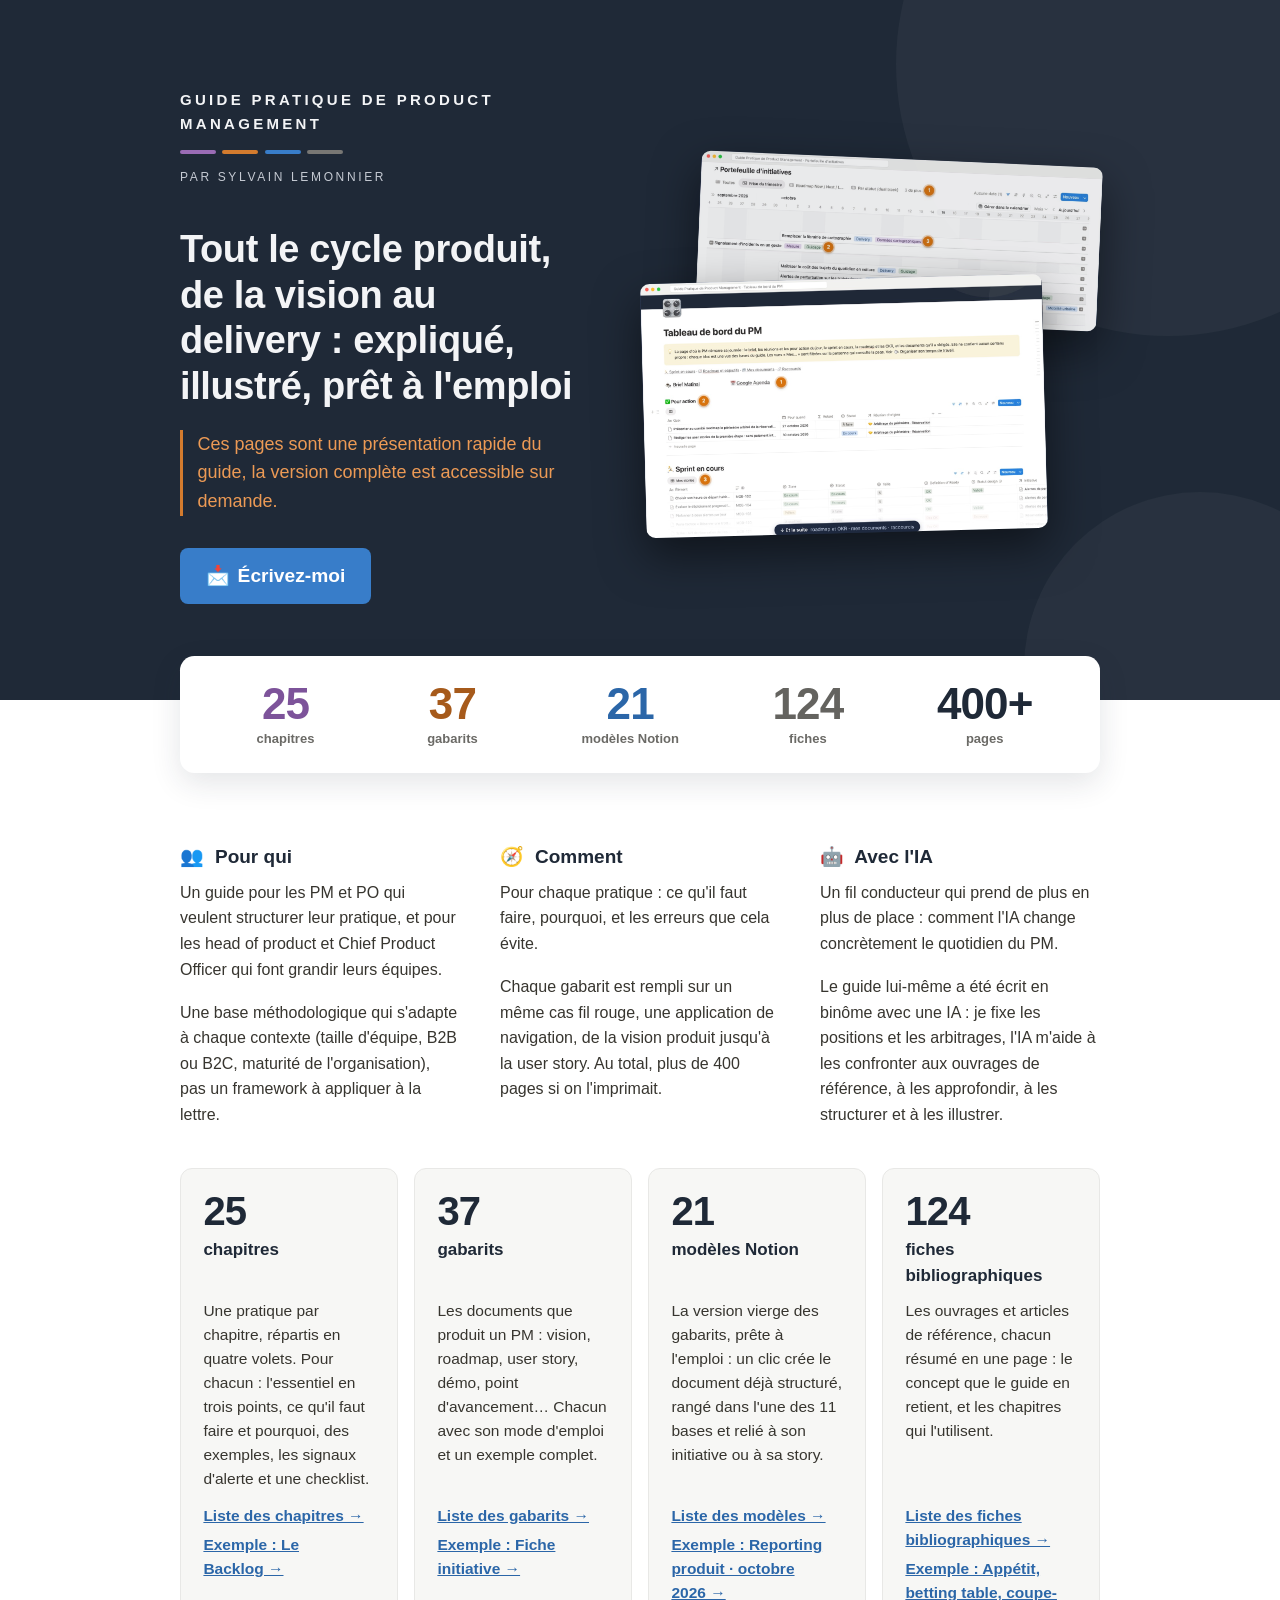
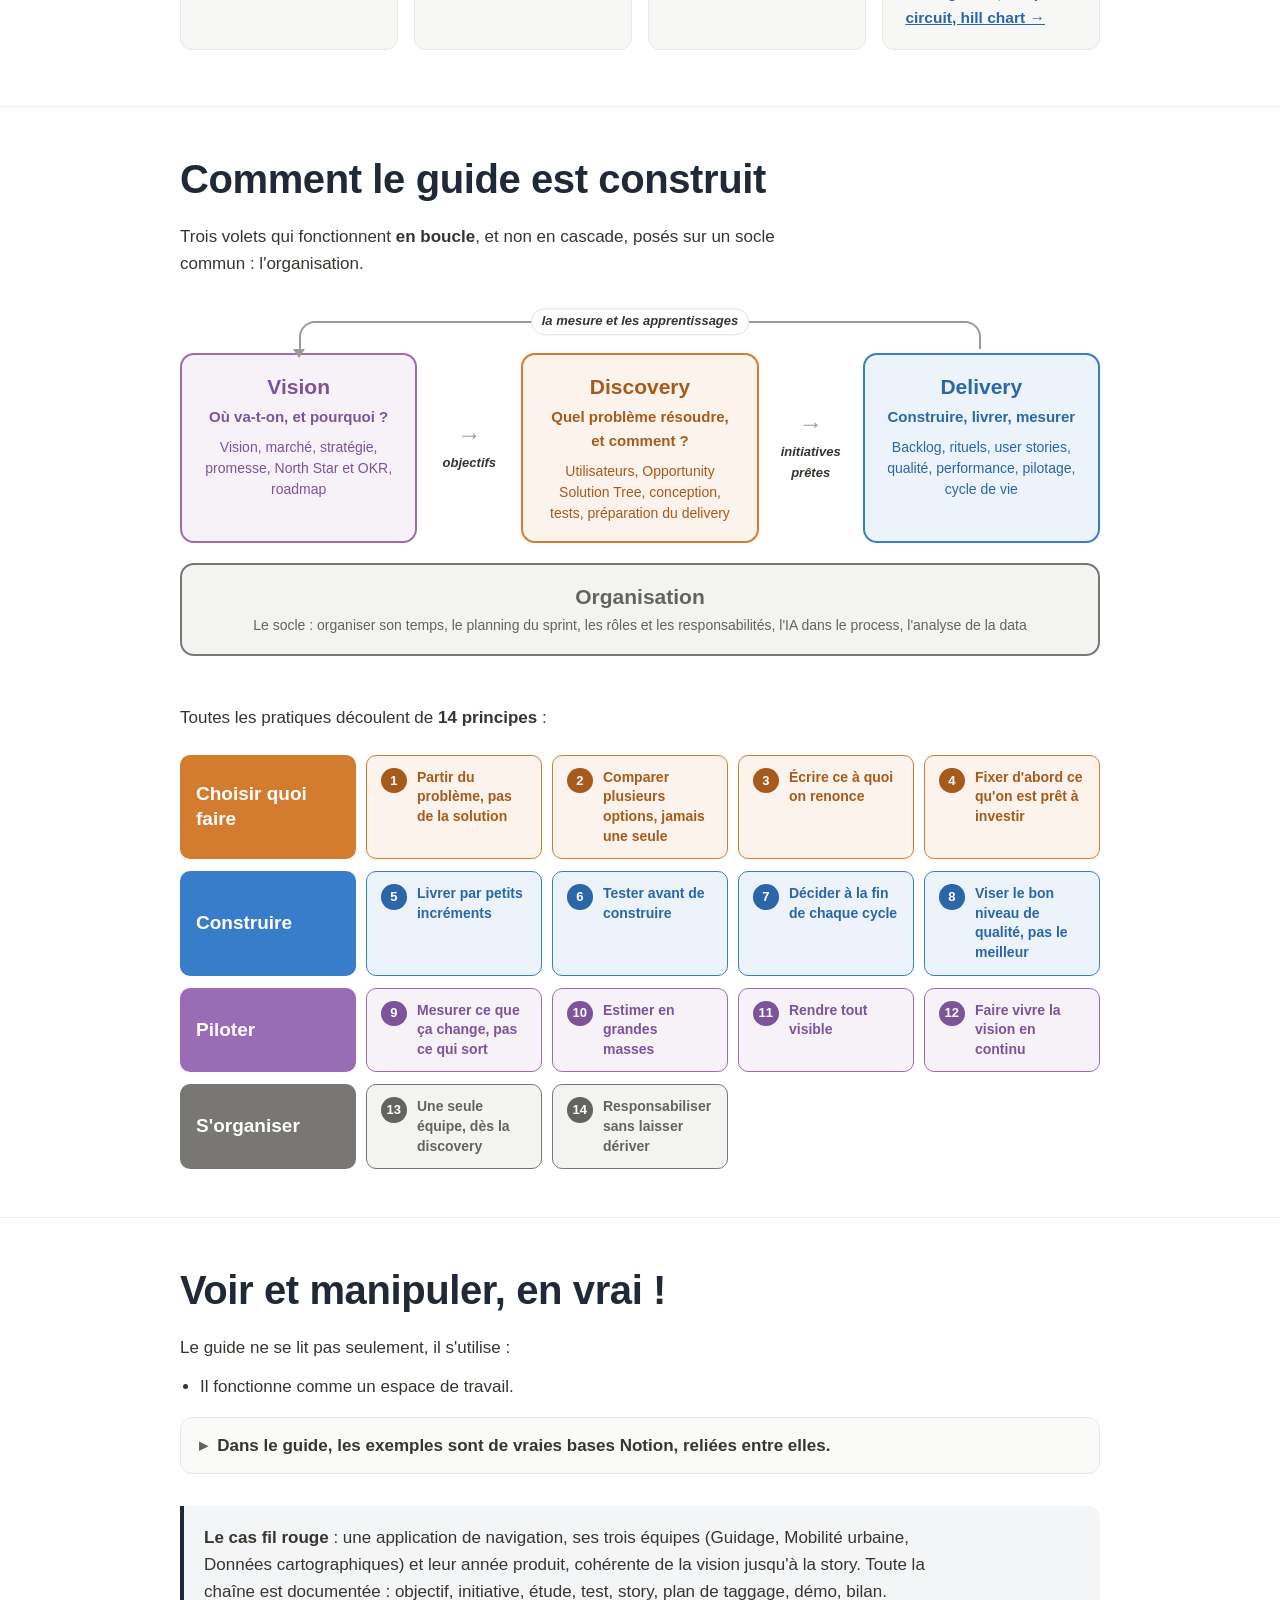
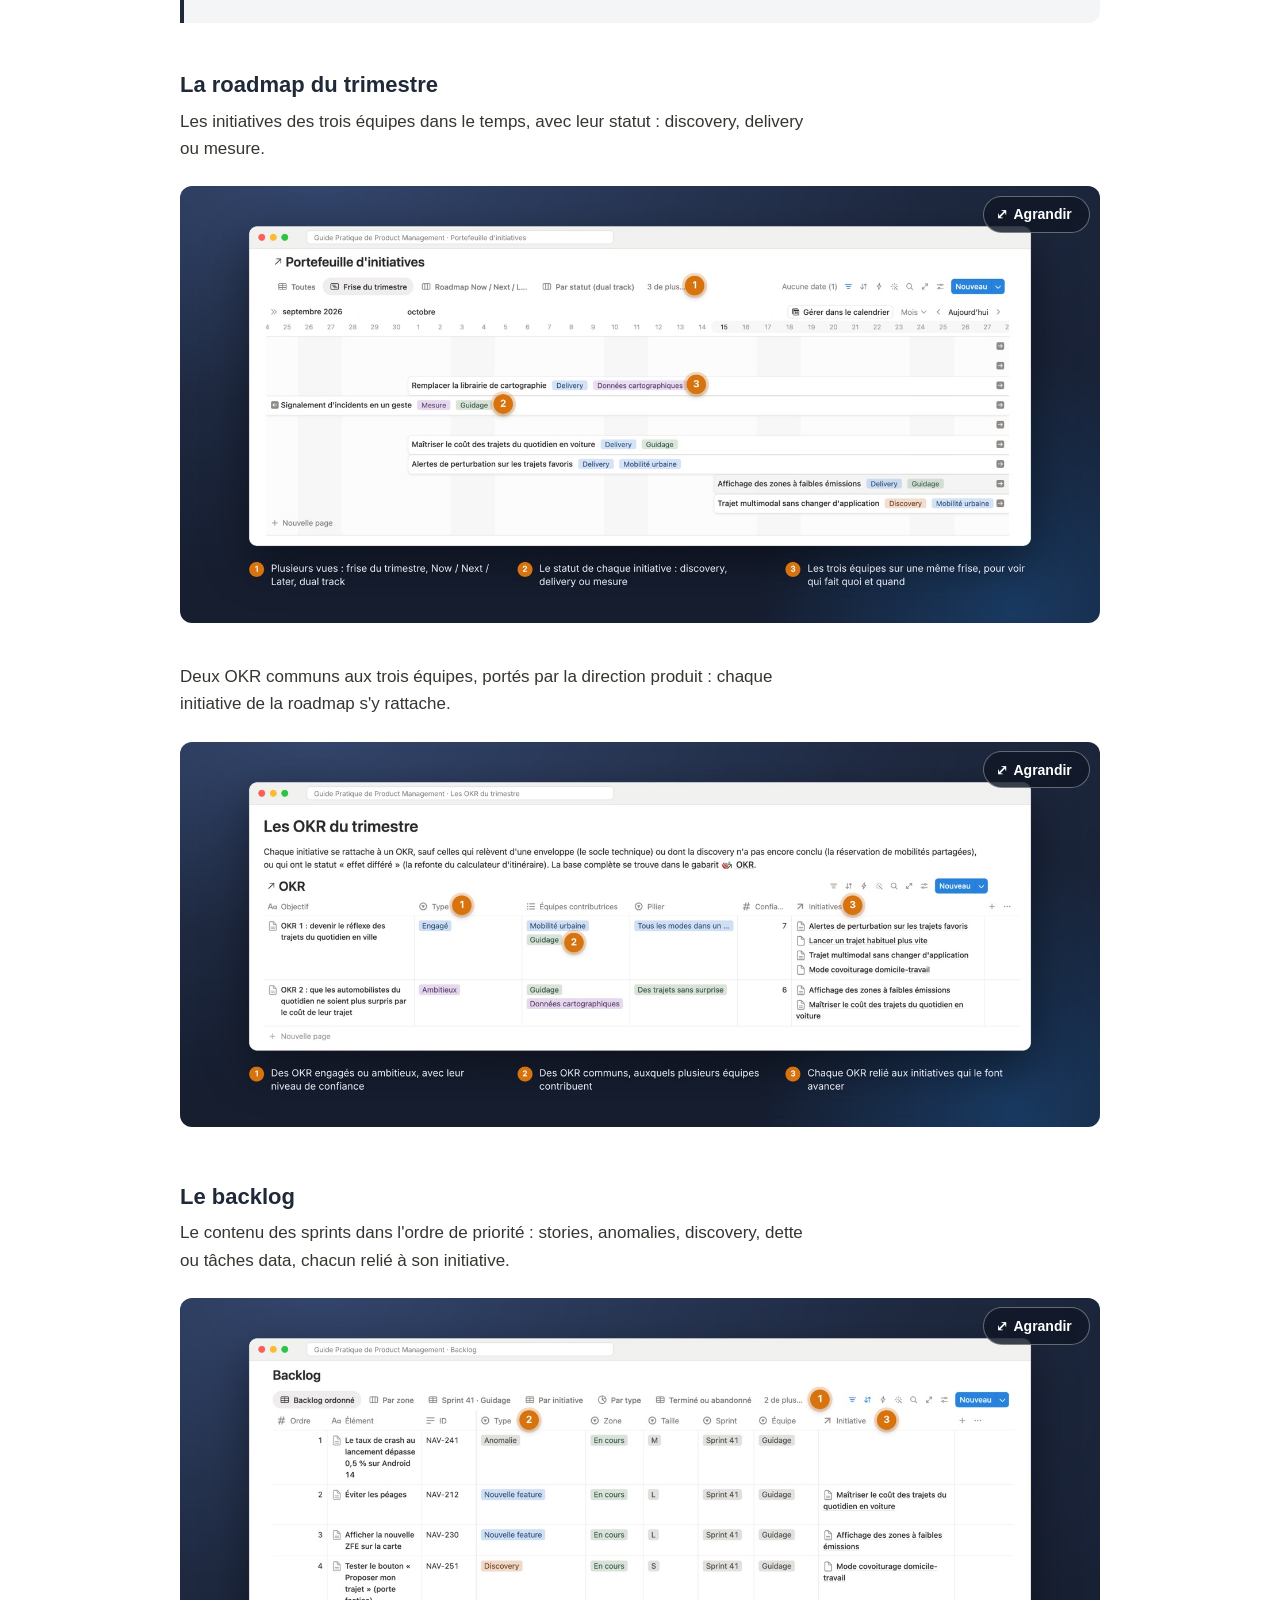
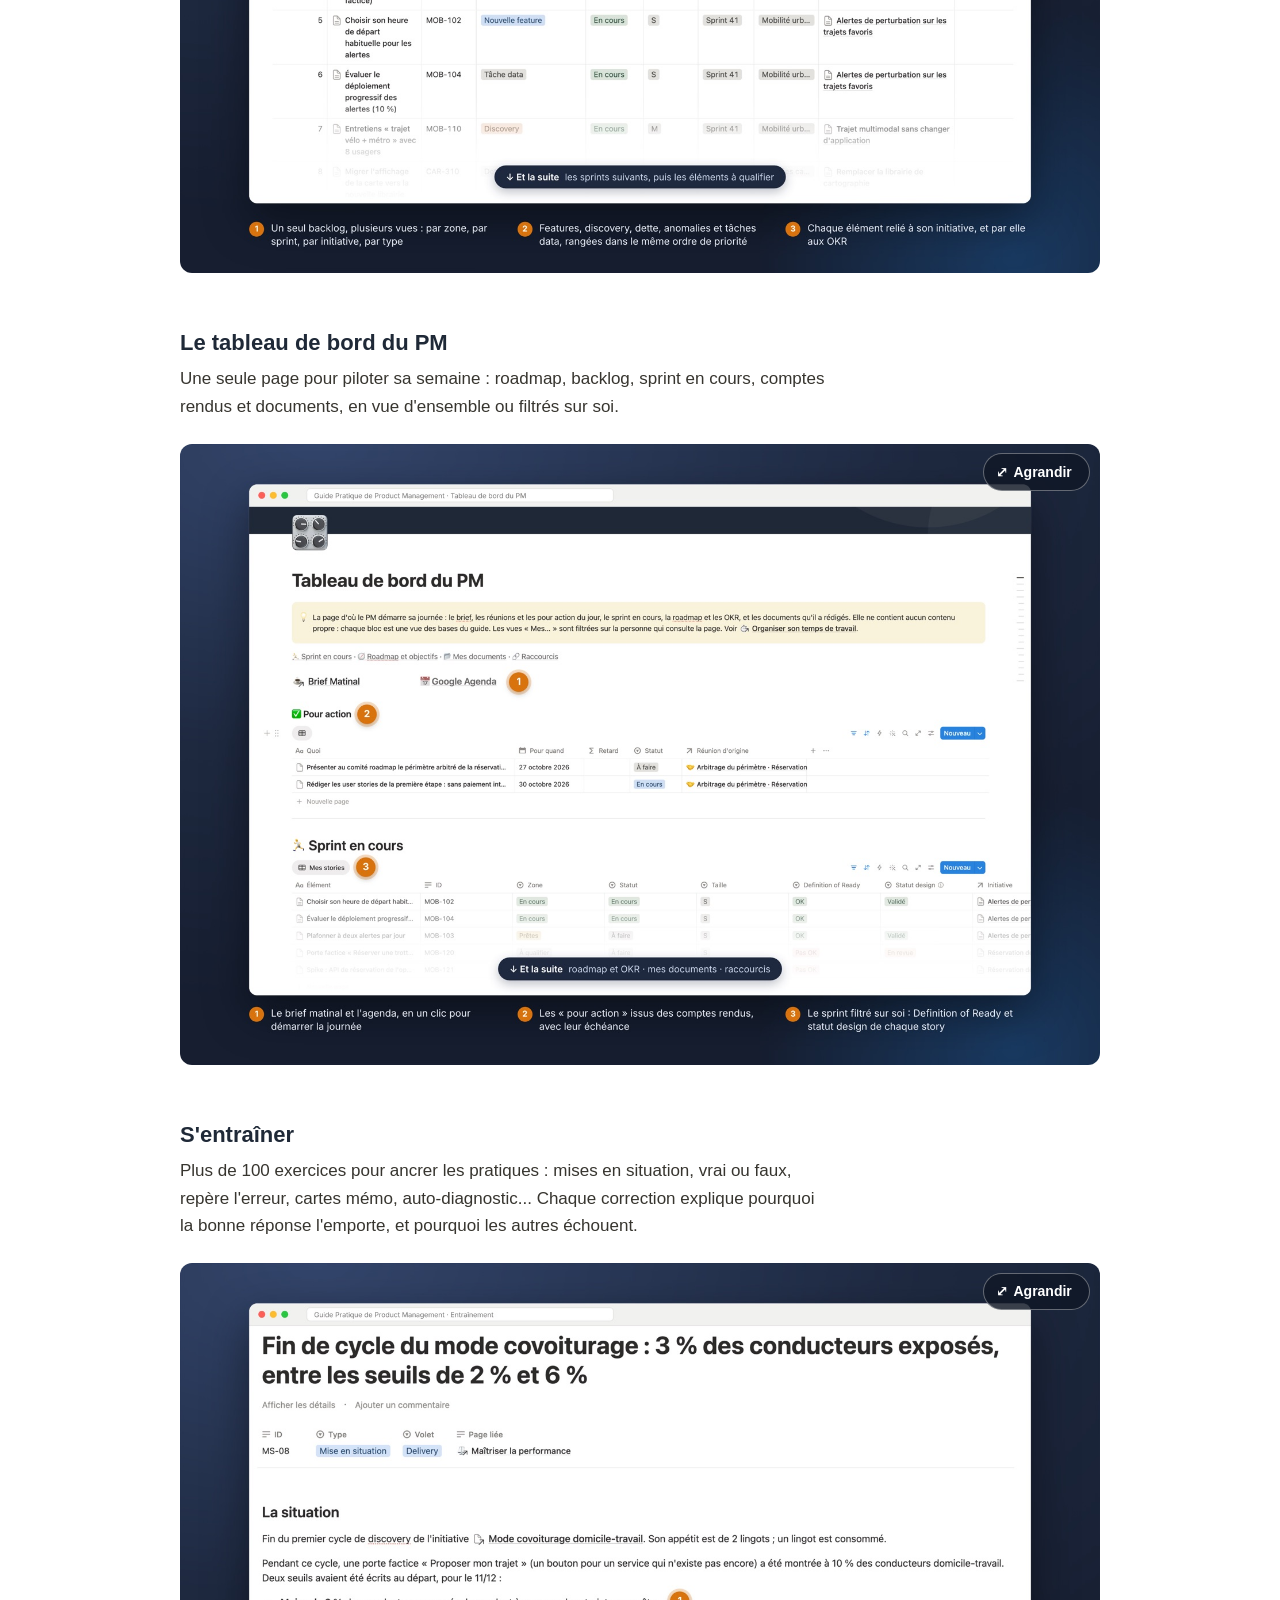
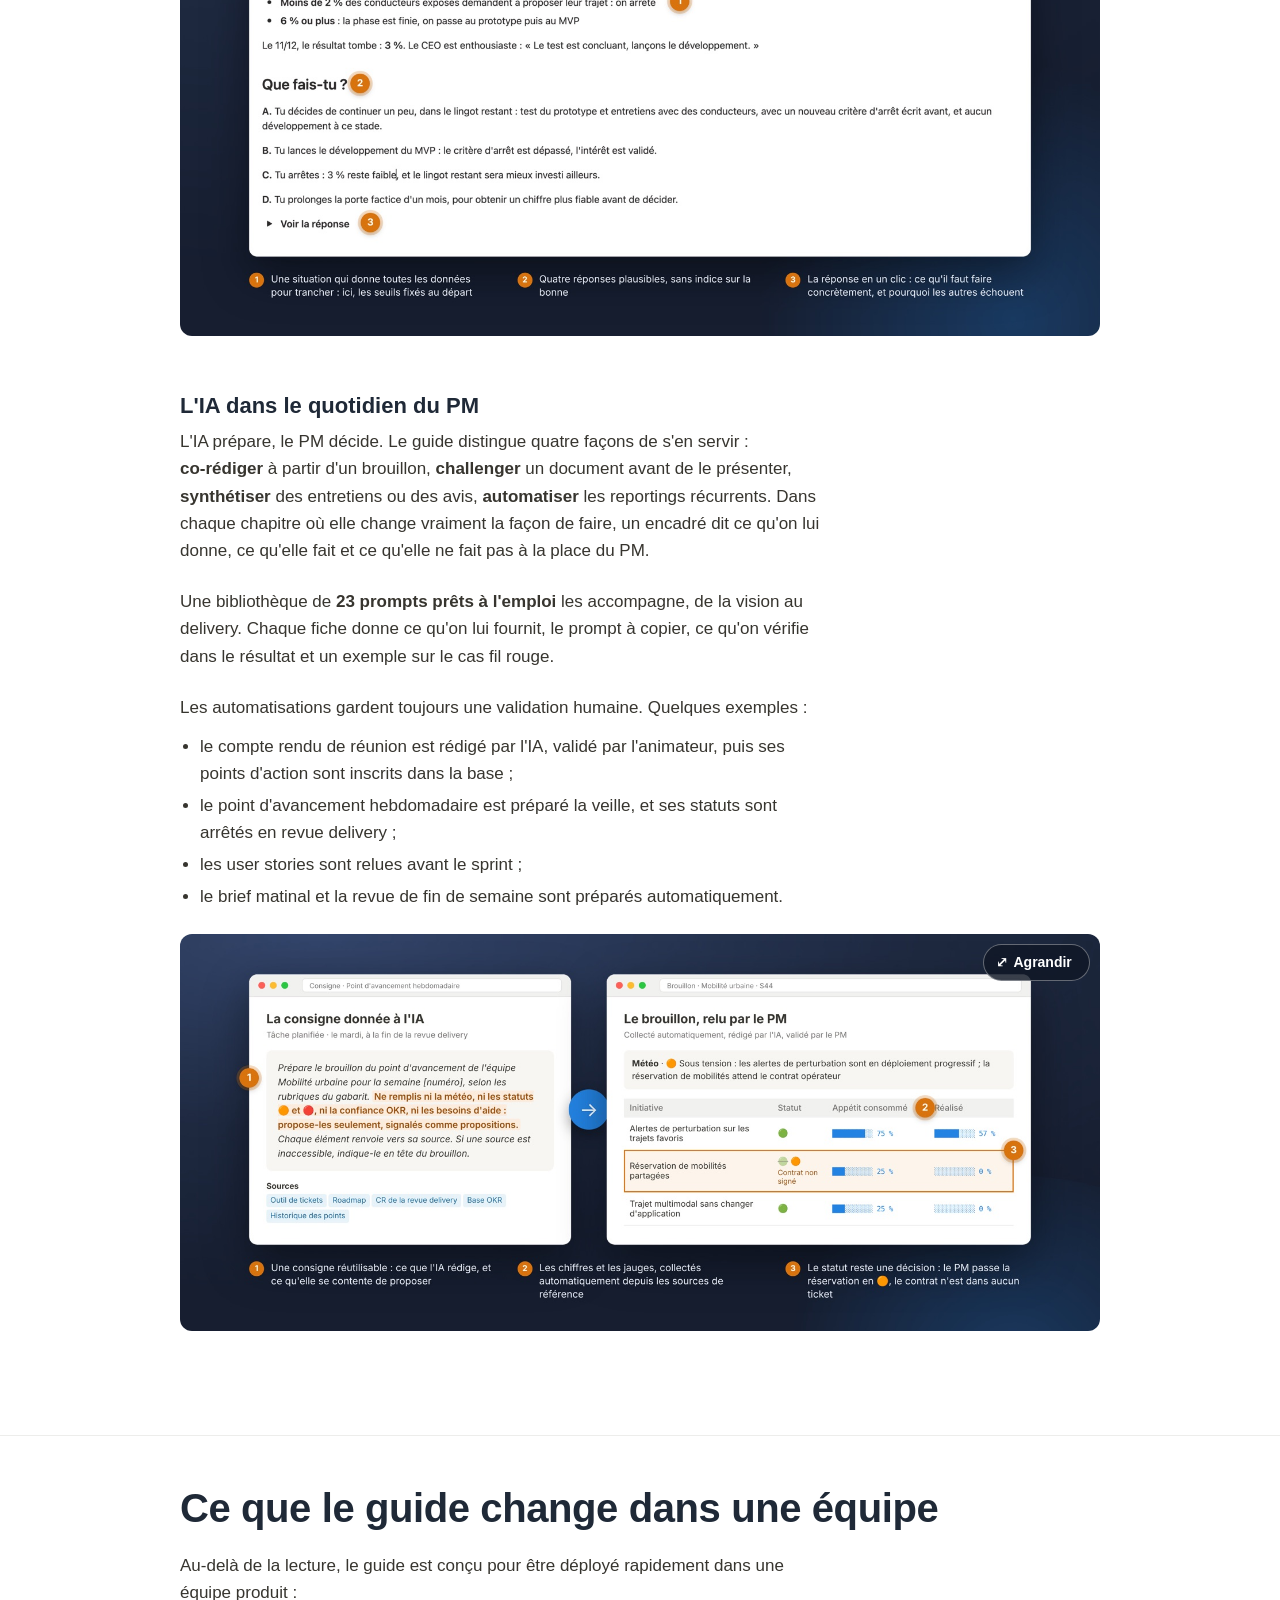
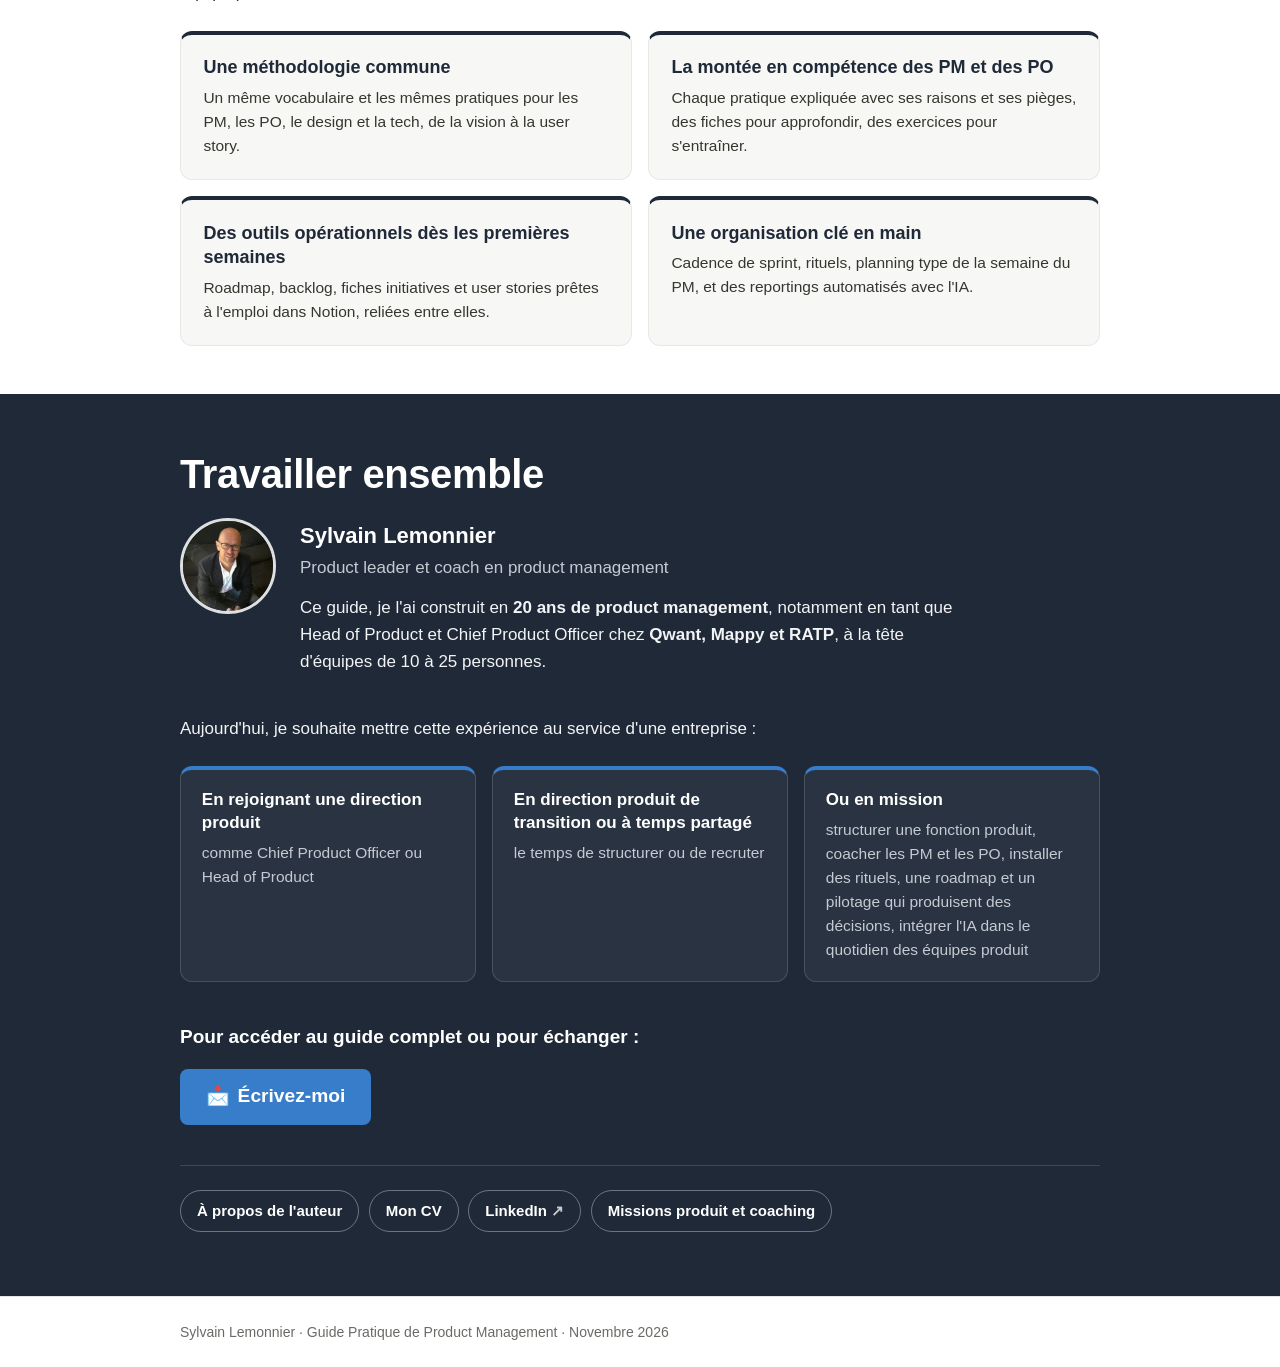
==== index.html @ 198d04a2 "Nouvelle photo sur l'accueil et le CV Co-Authored-By: Claude Opus 5.5 <noreply@anthropic.com>" ====
<!doctype html>
<html lang="fr">
<head>
  <meta charset="utf-8">
  <meta name="viewport" content="width=device-width, initial-scale=1">

  <title>Guide Pratique de Product Management · Sylvain Lemonnier</title>
  <meta name="description" content="Tout le cycle produit, de la vision au delivery&nbsp;: expliqué, illustré, prêt à l'emploi. Un guide pour les PM et PO qui veulent structurer leur pratique, et pour les head of product et Chief Product Officer qui font grandir leurs équipes.">
  <meta name="author" content="Sylvain Lemonnier">
  <link rel="canonical" href="https://sylvain-lemonnier.github.io/">

  <!-- Aperçu lors d'un partage (LinkedIn, messageries…) -->
  <meta property="og:type" content="website">
  <meta property="og:locale" content="fr_FR">
  <meta property="og:site_name" content="Guide Pratique de Product Management">
  <meta property="og:title" content="Guide Pratique de Product Management · Sylvain Lemonnier">
  <meta property="og:description" content="Tout le cycle produit, de la vision au delivery&nbsp;: expliqué, illustré, prêt à l'emploi.">
  <meta property="og:url" content="https://sylvain-lemonnier.github.io/">
  <meta property="og:image" content="https://sylvain-lemonnier.github.io/images/apercu-linkedin.jpg">
  <meta property="og:image:width" content="1200">
  <meta property="og:image:height" content="627">
  <meta property="og:image:alt" content="Guide Pratique de Product Management, par Sylvain Lemonnier">
  <meta name="twitter:card" content="summary_large_image">

  <link rel="icon" href="favicon.svg" type="image/svg+xml">
  <link rel="apple-touch-icon" href="apple-touch-icon.png">
  <link rel="stylesheet" href="css/style.css">
</head>
<body>

  <a class="lien-evitement" href="#contenu">Aller au contenu</a>

  <!-- 1. Accroche -->
  <header class="hero">
    <div class="conteneur hero__grille">
      <div class="hero__texte">
      <p class="hero__marque">Guide Pratique de Product Management</p>
      <div class="hero__volets" aria-hidden="true">
        <span class="volet volet--vision"></span>
        <span class="volet volet--discovery"></span>
        <span class="volet volet--delivery"></span>
        <span class="volet volet--organisation"></span>
      </div>
      <p class="hero__auteur">Par Sylvain Lemonnier</p>

      <h1 class="hero__titre">Tout le cycle produit, de la vision au delivery&nbsp;: expliqué, illustré, prêt à l'emploi</h1>

      <p class="hero__bandeau">Ces pages sont une présentation rapide du guide, la version complète est accessible sur demande.</p>

      <a class="bouton" href="/contact/">
        <span aria-hidden="true">📩</span> Écrivez-moi
      </a>
      </div>

      <!-- Vitrine décorative : deux captures du guide, reprises plus bas avec leur légende -->
      <div class="hero__vitrine" aria-hidden="true">
        <div class="hero__capture hero__capture--fond"><img src="images/captures/roadmap-1600.jpg" width="1600" height="760" alt=""></div>
        <div class="hero__capture hero__capture--avant"><img src="images/captures/tableau-de-bord-pm-1600.jpg" width="1600" height="1080" alt=""></div>
      </div>
    </div>
  </header>

  <main id="contenu" tabindex="-1">

    <!-- 2. Le guide en chiffres, d'un coup d'œil -->
    <section class="reperes" aria-label="Le guide en chiffres">
      <div class="conteneur">
        <ul class="reperes__liste">
          <li class="reperes__item reperes__item--vision"><span class="reperes__nombre">25</span> chapitres</li>
          <li class="reperes__item reperes__item--discovery"><span class="reperes__nombre">37</span> gabarits</li>
          <li class="reperes__item reperes__item--delivery"><span class="reperes__nombre">21</span> modèles Notion</li>
          <li class="reperes__item reperes__item--organisation"><span class="reperes__nombre">124</span> fiches</li>
          <li class="reperes__item"><span class="reperes__nombre">400+</span> pages</li>
        </ul>
      </div>
    </section>

    <!-- 3. Introduction, en trois blocs -->
    <section class="intro" aria-label="Présentation du guide">
      <div class="conteneur">
        <div class="intro__blocs">
          <div class="intro__bloc">
            <h2 class="intro__titre"><span aria-hidden="true">👥</span> Pour qui</h2>
            <p>Un guide pour les PM et PO qui veulent structurer leur pratique, et pour les head of product et Chief Product Officer qui font grandir leurs équipes.</p>
            <p>Une base méthodologique qui s'adapte à chaque contexte (taille d'équipe, B2B ou B2C, maturité de l'organisation), pas un framework à appliquer à la lettre.</p>
          </div>
          <div class="intro__bloc">
            <h2 class="intro__titre"><span aria-hidden="true">🧭</span> Comment</h2>
            <p>Pour chaque pratique&nbsp;: ce qu'il faut faire, pourquoi, et les erreurs que cela évite.</p>
            <p>Chaque gabarit est rempli sur un même cas fil rouge, une application de navigation, de la vision produit jusqu'à la user story. Au total, plus de 400 pages si on l'imprimait.</p>
          </div>
          <div class="intro__bloc">
            <h2 class="intro__titre"><span aria-hidden="true">🤖</span> Avec l'IA</h2>
            <p>Un fil conducteur qui prend de plus en plus de place&nbsp;: comment l'IA change concrètement le quotidien du PM.</p>
            <p>Le guide lui-même a été écrit en binôme avec une IA&nbsp;: je fixe les positions et les arbitrages, l'IA m'aide à les confronter aux ouvrages de référence, à les approfondir, à les structurer et à les illustrer.</p>
          </div>
        </div>
      </div>
    </section>

    <!-- 4. Chiffres clés détaillés -->
    <section class="chiffres" aria-label="Le contenu du guide">
      <div class="conteneur">
        <ul class="chiffres__liste">
          <li class="carte-chiffre">
            <p class="carte-chiffre__titre"><span class="carte-chiffre__nombre">25</span> chapitres</p>
            <p>Une pratique par chapitre, répartis en quatre volets. Pour chacun&nbsp;: l'essentiel en trois points, ce qu'il faut faire et pourquoi, des exemples, les signaux d'alerte et une checklist.</p>
            <div class="carte-chiffre__liens">
              <p class="carte-chiffre__lien"><a href="/chapitres/">Liste des chapitres&nbsp;→</a></p>
              <p class="carte-chiffre__exemple"><a href="/exemples/backlog/">Exemple&nbsp;: Le Backlog&nbsp;→</a></p>
            </div>
          </li>
          <li class="carte-chiffre">
            <p class="carte-chiffre__titre"><span class="carte-chiffre__nombre">37</span> gabarits</p>
            <p>Les documents que produit un PM&nbsp;: vision, roadmap, user story, démo, point d'avancement… Chacun avec son mode d'emploi et un exemple complet.</p>
            <div class="carte-chiffre__liens">
              <p class="carte-chiffre__lien"><a href="/gabarits/">Liste des gabarits&nbsp;→</a></p>
              <p class="carte-chiffre__exemple"><a href="/exemples/fiche-initiative/">Exemple&nbsp;: Fiche initiative&nbsp;→</a></p>
            </div>
          </li>
          <li class="carte-chiffre">
            <p class="carte-chiffre__titre"><span class="carte-chiffre__nombre">21</span> modèles Notion</p>
            <p>La version vierge des gabarits, prête à l'emploi&nbsp;: un clic crée le document déjà structuré, rangé dans l'une des 11 bases et relié à son initiative ou à sa story.</p>
            <div class="carte-chiffre__liens">
              <p class="carte-chiffre__lien"><a href="/modeles/">Liste des modèles&nbsp;→</a></p>
              <p class="carte-chiffre__exemple"><a href="/exemples/reporting-produit/">Exemple&nbsp;: Reporting produit · octobre 2026&nbsp;→</a></p>
            </div>
          </li>
          <li class="carte-chiffre">
            <p class="carte-chiffre__titre"><span class="carte-chiffre__nombre">124</span> fiches bibliographiques</p>
            <p>Les ouvrages et articles de référence, chacun résumé en une page&nbsp;: le concept que le guide en retient, et les chapitres qui l'utilisent.</p>
            <div class="carte-chiffre__liens">
              <p class="carte-chiffre__lien"><a href="/fiches/">Liste des fiches bibliographiques&nbsp;→</a></p>
              <p class="carte-chiffre__exemple"><a href="/exemples/shape-up/">Exemple&nbsp;: Appétit, betting table, coupe-circuit, hill chart&nbsp;→</a></p>
            </div>
          </li>
        </ul>
      </div>
    </section>

    <!-- 4. Comment le guide est construit -->
    <section class="section" aria-labelledby="titre-construction">
      <div class="conteneur">
        <h2 id="titre-construction" class="section__titre">Comment le guide est construit</h2>

        <p class="section__texte">Trois volets qui fonctionnent <strong>en boucle</strong>, et non en cascade, posés sur un socle commun&nbsp;: l'organisation.</p>

        <!-- Schéma 1 : la structure du guide -->
        <div class="structure">
          <div class="structure__volets">
            <div class="structure__retour"><span>la mesure et les apprentissages</span></div>

            <div class="carte-volet carte-volet--vision">
              <h3 class="carte-volet__nom">Vision</h3>
              <p class="carte-volet__question">Où va-t-on, et pourquoi&nbsp;?</p>
              <p class="carte-volet__contenu">Vision, marché, stratégie, promesse, North Star et OKR, roadmap</p>
            </div>

            <div class="liaison"><span class="liaison__fleche" aria-hidden="true"></span><span class="liaison__texte">objectifs</span></div>

            <div class="carte-volet carte-volet--discovery">
              <h3 class="carte-volet__nom">Discovery</h3>
              <p class="carte-volet__question">Quel problème résoudre, et comment&nbsp;?</p>
              <p class="carte-volet__contenu">Utilisateurs, Opportunity Solution Tree, conception, tests, préparation du delivery</p>
            </div>

            <div class="liaison"><span class="liaison__fleche" aria-hidden="true"></span><span class="liaison__texte">initiatives prêtes</span></div>

            <div class="carte-volet carte-volet--delivery">
              <h3 class="carte-volet__nom">Delivery</h3>
              <p class="carte-volet__question">Construire, livrer, mesurer</p>
              <p class="carte-volet__contenu">Backlog, rituels, user stories, qualité, performance, pilotage, cycle de vie</p>
            </div>
          </div>

          <div class="carte-volet carte-volet--organisation carte-volet--socle">
            <h3 class="carte-volet__nom">Organisation</h3>
            <p class="carte-volet__contenu">Le socle&nbsp;: organiser son temps, le planning du sprint, les rôles et les responsabilités, l'IA dans le process, l'analyse de la data</p>
          </div>
        </div>

        <p class="section__texte">Toutes les pratiques découlent de <strong>14 principes</strong>&nbsp;:</p>

        <!-- Schéma 2 : les 14 principes -->
        <div class="principes">
          <div class="famille famille--discovery">
            <h3 class="famille__nom">Choisir quoi faire</h3>
            <ul class="famille__liste">
              <li><span class="pastille">1</span>Partir du problème, pas de la solution</li>
              <li><span class="pastille">2</span>Comparer plusieurs options, jamais une seule</li>
              <li><span class="pastille">3</span>Écrire ce à quoi on renonce</li>
              <li><span class="pastille">4</span>Fixer d'abord ce qu'on est prêt à investir</li>
            </ul>
          </div>
          <div class="famille famille--delivery">
            <h3 class="famille__nom">Construire</h3>
            <ul class="famille__liste">
              <li><span class="pastille">5</span>Livrer par petits incréments</li>
              <li><span class="pastille">6</span>Tester avant de construire</li>
              <li><span class="pastille">7</span>Décider à la fin de chaque cycle</li>
              <li><span class="pastille">8</span>Viser le bon niveau de qualité, pas le meilleur</li>
            </ul>
          </div>
          <div class="famille famille--vision">
            <h3 class="famille__nom">Piloter</h3>
            <ul class="famille__liste">
              <li><span class="pastille">9</span>Mesurer ce que ça change, pas ce qui sort</li>
              <li><span class="pastille">10</span>Estimer en grandes masses</li>
              <li><span class="pastille">11</span>Rendre tout visible</li>
              <li><span class="pastille">12</span>Faire vivre la vision en continu</li>
            </ul>
          </div>
          <div class="famille famille--organisation">
            <h3 class="famille__nom">S'organiser</h3>
            <ul class="famille__liste">
              <li><span class="pastille">13</span>Une seule équipe, dès la discovery</li>
              <li><span class="pastille">14</span>Responsabiliser sans laisser dériver</li>
            </ul>
          </div>
        </div>
      </div>
    </section>

    <!-- 5. Voir et manipuler, en vrai ! -->
    <section class="section" aria-labelledby="titre-manipuler">
      <div class="conteneur">
        <h2 id="titre-manipuler" class="section__titre">Voir et manipuler, en vrai&nbsp;!</h2>

        <p class="section__texte">Le guide ne se lit pas seulement, il s'utilise&nbsp;:</p>
        <ul class="section__liste">
          <li>Il fonctionne comme un espace de travail.</li>
        </ul>

        <details class="depliant">
          <summary>Dans le guide, les exemples sont de vraies bases Notion, reliées entre elles.</summary>
          <figure class="capture capture--schema">
            <div class="capture__cadre">
              <img src="images/captures/bases-product-management.jpg" width="1480" height="1010" loading="lazy"
                   alt="Schéma des bases Notion du guide, reliées autour du portefeuille d'initiatives, la base pivot : Pilotage (OKR, résultats clés), Organisation (points d'avancement, réunions, pour action), Discovery (tests, études, enseignements), Delivery et mesure (backlog, checklists DoR et DoD, releases, inventaire des features, plans de taggage, événements, dictionnaire des métriques), et des documents de période autonomes.">
              <button type="button" class="capture__agrandir" data-plein-ecran="images/captures/bases-product-management.jpg">
                <span aria-hidden="true">⤢</span> Agrandir<span class="visuellement-cache"> le schéma des bases Notion</span>
              </button>
            </div>
          </figure>
        </details>

        <aside class="encadre">
          <p><strong>Le cas fil rouge</strong>&nbsp;: une application de navigation, ses trois équipes (Guidage, Mobilité urbaine, Données cartographiques) et leur année produit, cohérente de la vision jusqu'à la story. Toute la chaîne est documentée&nbsp;: objectif, initiative, étude, test, story, plan de taggage, démo, bilan.</p>
        </aside>

        <!-- La roadmap du trimestre -->
        <article class="exemple">
          <h3 class="exemple__titre">La roadmap du trimestre</h3>
          <p class="section__texte">Les initiatives des trois équipes dans le temps, avec leur statut&nbsp;: discovery, delivery ou mesure.</p>

          <figure class="capture">
            <div class="capture__cadre">
              <img src="images/captures/roadmap-1600.jpg" width="1600" height="760" loading="lazy"
                   alt="Capture du portefeuille d'initiatives dans Notion, vue « Frise du trimestre » : les initiatives des trois équipes placées sur une frise de septembre à octobre, chacune avec son statut et son équipe.">
              <button type="button" class="capture__agrandir" data-plein-ecran="images/captures/roadmap-3200.jpg">
                <span aria-hidden="true">⤢</span> Agrandir<span class="visuellement-cache"> la capture de la roadmap</span>
              </button>
            </div>
            <figcaption class="capture__legendes">
              <ol>
                <li><span class="pastille-legende" aria-hidden="true">1</span>Plusieurs vues&nbsp;: frise du trimestre, Now / Next / Later, dual track</li>
                <li><span class="pastille-legende" aria-hidden="true">2</span>Le statut de chaque initiative&nbsp;: discovery, delivery ou mesure</li>
                <li><span class="pastille-legende" aria-hidden="true">3</span>Les trois équipes sur une même frise, pour voir qui fait quoi et quand</li>
              </ol>
            </figcaption>
          </figure>

          <p class="section__texte exemple__suite">Deux OKR communs aux trois équipes, portés par la direction produit&nbsp;: chaque initiative de la roadmap s'y rattache.</p>

          <figure class="capture">
            <div class="capture__cadre">
              <img src="images/captures/okr-1600.jpg" width="1600" height="670" loading="lazy"
                   alt="Capture de la base OKR dans Notion : les deux OKR du trimestre, avec leur type (engagé ou ambitieux), les équipes contributrices, le pilier, le niveau de confiance et les initiatives qui s'y rattachent.">
              <button type="button" class="capture__agrandir" data-plein-ecran="images/captures/okr-3200.jpg">
                <span aria-hidden="true">⤢</span> Agrandir<span class="visuellement-cache"> la capture des OKR</span>
              </button>
            </div>
            <figcaption class="capture__legendes">
              <ol>
                <li><span class="pastille-legende" aria-hidden="true">1</span>Des OKR engagés ou ambitieux, avec leur niveau de confiance</li>
                <li><span class="pastille-legende" aria-hidden="true">2</span>Des OKR communs, auxquels plusieurs équipes contribuent</li>
                <li><span class="pastille-legende" aria-hidden="true">3</span>Chaque OKR relié aux initiatives qui le font avancer</li>
              </ol>
            </figcaption>
          </figure>
        </article>

        <!-- Le backlog -->
        <article class="exemple">
          <h3 class="exemple__titre">Le backlog</h3>
          <p class="section__texte">Le contenu des sprints dans l'ordre de priorité&nbsp;: stories, anomalies, discovery, dette ou tâches data, chacun relié à son initiative.</p>

          <figure class="capture">
            <div class="capture__cadre">
              <img src="images/captures/backlog-1600.jpg" width="1600" height="1000" loading="lazy"
                   alt="Capture du backlog dans Notion, vue « Backlog ordonné » : les éléments classés par ordre de priorité, avec leur identifiant, leur type, leur zone, leur taille, leur sprint, leur équipe et leur initiative.">
              <button type="button" class="capture__agrandir" data-plein-ecran="images/captures/backlog-3200.jpg">
                <span aria-hidden="true">⤢</span> Agrandir<span class="visuellement-cache"> la capture du backlog</span>
              </button>
            </div>
            <figcaption class="capture__legendes">
              <ol>
                <li><span class="pastille-legende" aria-hidden="true">1</span>Un seul backlog, plusieurs vues&nbsp;: par zone, par sprint, par initiative, par type</li>
                <li><span class="pastille-legende" aria-hidden="true">2</span>Features, discovery, dette, anomalies et tâches data, rangées dans le même ordre de priorité</li>
                <li><span class="pastille-legende" aria-hidden="true">3</span>Chaque élément relié à son initiative, et par elle aux OKR</li>
              </ol>
            </figcaption>
          </figure>
        </article>

        <!-- Le tableau de bord du PM -->
        <article class="exemple">
          <h3 class="exemple__titre">Le tableau de bord du PM</h3>
          <p class="section__texte">Une seule page pour piloter sa semaine&nbsp;: roadmap, backlog, sprint en cours, comptes rendus et documents, en vue d'ensemble ou filtrés sur soi.</p>

          <figure class="capture">
            <div class="capture__cadre">
              <img src="images/captures/tableau-de-bord-pm-1600.jpg" width="1600" height="1080" loading="lazy"
                   alt="Capture du tableau de bord du PM dans Notion : les liens vers le brief matinal et l'agenda, la liste des « pour action » avec leur échéance, et les stories du sprint en cours filtrées sur soi.">
              <button type="button" class="capture__agrandir" data-plein-ecran="images/captures/tableau-de-bord-pm-3200.jpg">
                <span aria-hidden="true">⤢</span> Agrandir<span class="visuellement-cache"> la capture du tableau de bord du PM</span>
              </button>
            </div>
            <figcaption class="capture__legendes">
              <ol>
                <li><span class="pastille-legende" aria-hidden="true">1</span>Le brief matinal et l'agenda, en un clic pour démarrer la journée</li>
                <li><span class="pastille-legende" aria-hidden="true">2</span>Les «&nbsp;pour action&nbsp;» issus des comptes rendus, avec leur échéance</li>
                <li><span class="pastille-legende" aria-hidden="true">3</span>Le sprint filtré sur soi&nbsp;: Definition of Ready et statut design de chaque story</li>
              </ol>
            </figcaption>
          </figure>
        </article>

        <!-- S'entraîner -->
        <article class="exemple">
          <h3 class="exemple__titre">S'entraîner</h3>
          <p class="section__texte">Plus de 100 exercices pour ancrer les pratiques&nbsp;: mises en situation, vrai ou faux, repère l'erreur, cartes mémo, auto-diagnostic... Chaque correction explique pourquoi la bonne réponse l'emporte, et pourquoi les autres échouent.</p>

          <figure class="capture">
            <div class="capture__cadre">
              <img src="images/captures/entrainement-1600.jpg" width="1600" height="1170" loading="lazy"
                   alt="Capture d'un exercice de mise en situation : une situation chiffrée à la fin d'un cycle de discovery, la question « Que fais-tu ? », quatre réponses possibles et un dépliant pour voir la réponse.">
              <button type="button" class="capture__agrandir" data-plein-ecran="images/captures/entrainement-3200.jpg">
                <span aria-hidden="true">⤢</span> Agrandir<span class="visuellement-cache"> la capture de l'exercice</span>
              </button>
            </div>
            <figcaption class="capture__legendes">
              <ol>
                <li><span class="pastille-legende" aria-hidden="true">1</span>Une situation qui donne toutes les données pour trancher&nbsp;: ici, les seuils fixés au départ</li>
                <li><span class="pastille-legende" aria-hidden="true">2</span>Quatre réponses plausibles, sans indice sur la bonne</li>
                <li><span class="pastille-legende" aria-hidden="true">3</span>La réponse en un clic&nbsp;: ce qu'il faut faire concrètement, et pourquoi les autres échouent</li>
              </ol>
            </figcaption>
          </figure>
        </article>

        <!-- L'IA dans le quotidien du PM -->
        <article class="exemple">
          <h3 class="exemple__titre">L'IA dans le quotidien du PM</h3>
          <p class="section__texte">L'IA prépare, le PM décide. Le guide distingue quatre façons de s'en servir&nbsp;: <strong>co&#8209;rédiger</strong> à partir d'un brouillon, <strong>challenger</strong> un document avant de le présenter, <strong>synthétiser</strong> des entretiens ou des avis, <strong>automatiser</strong> les reportings récurrents. Dans chaque chapitre où elle change vraiment la façon de faire, un encadré dit ce qu'on lui donne, ce qu'elle fait et ce qu'elle ne fait pas à la place du PM.</p>
          <p class="section__texte">Une bibliothèque de <strong>23 prompts prêts à l'emploi</strong> les accompagne, de la vision au delivery. Chaque fiche donne ce qu'on lui fournit, le prompt à copier, ce qu'on vérifie dans le résultat et un exemple sur le cas fil rouge.</p>
          <p class="section__texte">Les automatisations gardent toujours une validation humaine. Quelques exemples&nbsp;:</p>
          <ul class="section__liste section__liste--exemples">
            <li>le compte rendu de réunion est rédigé par l'IA, validé par l'animateur, puis ses points d'action sont inscrits dans la base&nbsp;;</li>
            <li>le point d'avancement hebdomadaire est préparé la veille, et ses statuts sont arrêtés en revue delivery&nbsp;;</li>
            <li>les user stories sont relues avant le sprint&nbsp;;</li>
            <li>le brief matinal et la revue de fin de semaine sont préparés automatiquement.</li>
          </ul>

          <figure class="capture">
            <div class="capture__cadre">
              <img src="images/captures/ia-1600.jpg" width="1600" height="690" loading="lazy"
                   alt="Deux fenêtres côte à côte : à gauche, la consigne donnée à l'IA pour préparer le point d'avancement hebdomadaire, avec ses sources ; à droite, le brouillon produit et relu par le PM, avec la météo de l'équipe et, pour chaque initiative, son statut, l'appétit consommé et le réalisé.">
              <button type="button" class="capture__agrandir" data-plein-ecran="images/captures/ia-3200.jpg">
                <span aria-hidden="true">⤢</span> Agrandir<span class="visuellement-cache"> la capture de la consigne et du brouillon</span>
              </button>
            </div>
            <figcaption class="capture__legendes">
              <ol>
                <li><span class="pastille-legende" aria-hidden="true">1</span>Une consigne réutilisable&nbsp;: ce que l'IA rédige, et ce qu'elle se contente de proposer</li>
                <li><span class="pastille-legende" aria-hidden="true">2</span>Les chiffres et les jauges, collectés automatiquement depuis les sources de référence</li>
                <li><span class="pastille-legende" aria-hidden="true">3</span>Le statut reste une décision&nbsp;: le PM passe la réservation en <span role="img" aria-label="orange">🟠</span>, le contrat n'est dans aucun ticket</li>
              </ol>
            </figcaption>
          </figure>
        </article>
      </div>
    </section>

    <!-- 6. Ce que le guide change dans une équipe -->
    <section class="section" aria-labelledby="titre-equipe">
      <div class="conteneur">
        <h2 id="titre-equipe" class="section__titre">Ce que le guide change dans une équipe</h2>
        <p class="section__texte">Au-delà de la lecture, le guide est conçu pour être déployé rapidement dans une équipe produit&nbsp;:</p>

        <ul class="benefices">
          <li class="benefice">
            <h3 class="benefice__titre">Une méthodologie commune</h3>
            <p>Un même vocabulaire et les mêmes pratiques pour les PM, les PO, le design et la tech, de la vision à la user story.</p>
          </li>
          <li class="benefice">
            <h3 class="benefice__titre">La montée en compétence des PM et des PO</h3>
            <p>Chaque pratique expliquée avec ses raisons et ses pièges, des fiches pour approfondir, des exercices pour s'entraîner.</p>
          </li>
          <li class="benefice">
            <h3 class="benefice__titre">Des outils opérationnels dès les premières semaines</h3>
            <p>Roadmap, backlog, fiches initiatives et user stories prêtes à l'emploi dans Notion, reliées entre elles.</p>
          </li>
          <li class="benefice">
            <h3 class="benefice__titre">Une organisation clé en main</h3>
            <p>Cadence de sprint, rituels, planning type de la semaine du PM, et des reportings automatisés avec l'IA.</p>
          </li>
        </ul>
      </div>
    </section>

    <!-- 7. Travailler ensemble -->
    <section class="section section--nuit" aria-labelledby="titre-ensemble">
      <div class="conteneur">
        <h2 id="titre-ensemble" class="section__titre">Travailler ensemble</h2>

        <div class="auteur">
          <img class="auteur__photo" src="images/photo-sylvain-portrait.jpg" width="286" height="286" loading="lazy" alt="Portrait de Sylvain Lemonnier">
          <div>
            <h3 class="auteur__nom">Sylvain Lemonnier</h3>
            <p class="auteur__role">Product leader et coach en product management</p>
            <p>Ce guide, je l'ai construit en <strong>20 ans de product management</strong>, notamment en tant que Head of Product et Chief Product Officer chez <strong>Qwant, Mappy et RATP</strong>, à la tête d'équipes de 10 à 25 personnes.</p>
          </div>
        </div>

        <p class="section__texte">Aujourd'hui, je souhaite mettre cette expérience au service d'une entreprise&nbsp;:</p>

        <ul class="collaborations">
          <li class="collaboration"><strong>En rejoignant une direction produit</strong> comme Chief Product Officer ou Head of Product</li>
          <li class="collaboration"><strong>En direction produit de transition ou à temps partagé</strong> le temps de structurer ou de recruter</li>
          <li class="collaboration"><strong>Ou en mission</strong> structurer une fonction produit, coacher les PM et les PO, installer des rituels, une roadmap et un pilotage qui produisent des décisions, intégrer l'IA dans le quotidien des équipes produit</li>
        </ul>

        <div class="appel">
          <p class="appel__texte">Pour accéder au guide complet ou pour échanger&nbsp;:</p>
          <a class="bouton" href="/contact/">
            <span aria-hidden="true">📩</span> Écrivez-moi
          </a>
        </div>

        <ul class="liens">
          <li><a class="lien-interne" href="/a-propos/">À propos de l'auteur</a></li>
          <li><a class="lien-interne" href="/cv/">Mon CV</a></li>
          <li><a href="https://www.linkedin.com/in/sylvainlemonnier/" target="_blank" rel="noopener">LinkedIn<span class="visuellement-cache"> (nouvel onglet)</span></a></li>
          <li><a class="lien-interne" href="/missions/">Missions produit et coaching</a></li>
        </ul>
      </div>
    </section>
  </main>

  <!-- Visionneuse plein écran, partagée par toutes les captures -->
  <dialog class="visionneuse" aria-label="Capture en plein écran">
    <button type="button" class="visionneuse__fermer" aria-label="Fermer">✕</button>
    <div class="visionneuse__zone">
      <img class="visionneuse__image" alt="">
    </div>
    <p class="visionneuse__aide">
      <span class="aide--souris">Cliquez sur l'image pour zoomer · Échap pour fermer</span>
      <span class="aide--tactile">Touchez l'image pour zoomer · ✕ pour fermer</span>
    </p>
  </dialog>

  <footer class="pied">
    <div class="conteneur">
      <p>Sylvain Lemonnier · Guide Pratique de Product Management · Novembre 2026</p>
    </div>
  </footer>

  <script src="js/visionneuse.js" defer></script>
</body>
</html>
---- css/style.css ----
/* =========================================================
   Guide Pratique de Product Management — feuille de style
   Conception mobile d'abord : les règles de base visent le
   téléphone, les blocs @media élargissent pour l'ordinateur.
   ========================================================= */

/* ---------- 1. Charte : couleurs et typographie ---------- */
:root {
  /* Volets du guide */
  --vision: #9A6CB5;
  --discovery: #D37B2E;
  --delivery: #387DC9;
  --organisation: #787774;

  /* Texte et fonds */
  --texte: #37352F;
  --texte-discret: #6B6A66;   /* gris un peu plus foncé que --organisation, pour un contraste suffisant sur blanc */
  --nuit: #1F2937;
  --nuit-texte: #F3F4F6;
  --nuit-discret: #C5CAD3;
  --fond: #FFFFFF;

  /* Fonds clairs des cartes de schéma */
  --vision-clair: #F6F2F8;
  --discovery-clair: #FBF3EC;
  --delivery-clair: #EDF3FA;
  --organisation-clair: #F3F3F2;

  /* Versions foncées des couleurs de volets, pour le texte :
     même teinte, contraste d'au moins 4,5 sur les fonds clairs */
  --vision-fonce: #7D539A;
  --discovery-fonce: #A65A1B;
  --delivery-fonce: #2B66A8;
  --organisation-fonce: #64635F;

  --fleche: #9B9A97;

  /* Polices du système : aucun fichier à charger */
  --police: -apple-system, BlinkMacSystemFont, "Segoe UI", Roboto, "Helvetica Neue", Arial, sans-serif;

  --largeur-max: 60rem;
  --marge: 1.25rem;
}

/* ---------- 2. Base ---------- */
*,
*::before,
*::after {
  box-sizing: border-box;
}

html {
  -webkit-text-size-adjust: 100%;
}

body {
  margin: 0;
  font-family: var(--police);
  font-size: 1.0625rem;
  line-height: 1.6;
  color: var(--texte);
  background: var(--fond);
}

img {
  max-width: 100%;
  height: auto;
}

/* Contour visible quand on navigue au clavier */
:focus-visible {
  outline: 3px solid var(--delivery);
  outline-offset: 3px;
}

/* Lien « Aller au contenu » : invisible jusqu'à ce qu'on appuie sur Tab */
.lien-evitement {
  position: absolute;
  top: 0.5rem;
  left: 0.5rem;
  z-index: 10;
  padding: 0.6rem 1rem;
  border-radius: 0.5rem;
  background: #FFFFFF;
  color: var(--nuit);
  font-weight: 700;
  text-decoration: none;
  transform: translateY(-150%);
}

.lien-evitement:focus {
  transform: none;
}

main:focus {
  outline: none;   /* la cible du lien d'évitement n'a pas besoin de contour */
}

.conteneur {
  max-width: var(--largeur-max);
  margin: 0 auto;
  padding: 0 var(--marge);
}

/* ---------- 3. Accroche (fond bleu nuit) ---------- */
.hero {
  position: relative;
  overflow: hidden;
  background: var(--nuit);
  color: var(--nuit-texte);
  padding: 3.5rem 0 4rem;
}

/* Les deux cercles discrets de la couverture du guide */
.hero::before,
.hero::after {
  content: "";
  position: absolute;
  border-radius: 50%;
  background: rgba(255, 255, 255, 0.04);
  pointer-events: none;
}

.hero::before {
  width: 22rem;
  height: 22rem;
  top: -9rem;
  right: -9rem;
}

.hero::after {
  width: 14rem;
  height: 14rem;
  bottom: -6rem;
  right: -5rem;
}

.hero .conteneur {
  position: relative; /* passe au-dessus des cercles */
}

.hero__marque {
  margin: 0;
  font-size: 0.8125rem;
  font-weight: 700;
  letter-spacing: 0.22em;
  text-transform: uppercase;
}

.hero__volets {
  display: flex;
  gap: 0.4rem;
  margin: 0.85rem 0;
}

.volet {
  display: block;
  width: 2.25rem;
  height: 0.3rem;
  border-radius: 0.15rem;
}

.volet--vision { background: var(--vision); }
.volet--discovery { background: var(--discovery); }
.volet--delivery { background: var(--delivery); }
.volet--organisation { background: var(--organisation); }

.hero__auteur {
  margin: 0;
  font-size: 0.75rem;
  letter-spacing: 0.22em;
  text-transform: uppercase;
  color: var(--nuit-discret);
}

.hero__titre {
  margin: 2.5rem 0 1.25rem;
  font-size: 1.875rem;
  line-height: 1.2;
  font-weight: 700;
  letter-spacing: -0.01em;
  max-width: 22em;
}

.hero__bandeau {
  margin: 0 0 2rem;
  padding-left: 0.9rem;
  border-left: 3px solid var(--discovery);
  color: #EC9A55;      /* orange Discovery éclairci : contraste d'environ 6 sur le bleu nuit */
  max-width: 34em;
}

/* Vitrine : captures du guide à côté du texte (téléphone : une seule, sous le bouton) */
.hero__vitrine {
  margin-top: 2.5rem;
}

/* Chaque capture est recadrée sur sa fenêtre : on retire la marge sombre et les légendes */
.hero__capture {
  overflow: hidden;
  border-radius: 0.6rem;
  box-shadow: 0 18px 45px rgba(0, 0, 0, 0.5);
}

.hero__capture img {
  display: block;
  width: 117.65%;       /* la fenêtre fait 1360 px sur les 1600 de la capture */
  max-width: none;
  height: auto;
  margin: -5.15% 0 0 -8.82%;   /* décalage de la fenêtre : 70 px en haut, 120 px à gauche */
}

.hero__capture--fond {
  display: none;
}

.hero__capture--avant {
  aspect-ratio: 1360 / 860;   /* coupe sous la fenêtre, avant les légendes */
}

.intro__titre span[aria-hidden="true"] {
  margin-right: 0.3em;
}

/* ---------- Le guide en chiffres, juste sous l'accroche ---------- */
.reperes {
  position: relative;
  z-index: 1;
  margin-top: -2rem;   /* la carte chevauche le bas de l'accroche */
}

.reperes__liste {
  list-style: none;
  display: flex;
  flex-wrap: wrap;
  justify-content: center;
  gap: 1rem 1.25rem;
  margin: 0;
  padding: 1.25rem 0.75rem;
  border-radius: 0.9rem;
  background: var(--fond);
  box-shadow: 0 10px 30px rgba(31, 41, 55, 0.12);
}

.reperes__item {
  display: flex;
  flex-direction: column;
  align-items: center;
  min-width: 4.75rem;
  font-size: 0.8125rem;
  font-weight: 600;
  color: var(--texte-discret);
  text-align: center;
}

.reperes__nombre {
  font-size: 1.875rem;
  font-weight: 800;
  line-height: 1.1;
  letter-spacing: -0.02em;
  color: var(--nuit);
}

.reperes__item--vision .reperes__nombre { color: var(--vision-fonce); }
.reperes__item--discovery .reperes__nombre { color: var(--discovery-fonce); }
.reperes__item--delivery .reperes__nombre { color: var(--delivery-fonce); }
.reperes__item--organisation .reperes__nombre { color: var(--organisation-fonce); }

/* ---------- Introduction en trois blocs ---------- */
.intro__blocs {
  display: grid;
  grid-template-columns: 1fr;
  gap: 1.75rem;
}

.intro__titre {
  margin: 0 0 0.6rem;
  font-size: 1.1875rem;
  line-height: 1.3;
  color: var(--nuit);
}

.intro__bloc p {
  margin: 0 0 0.75rem;
  font-size: 1rem;
  line-height: 1.6;
}

.intro__bloc p:last-child {
  margin-bottom: 0;
}

/* Variante de la page 404 : l'accroche occupe l'écran */
.hero--court {
  min-height: calc(100vh - 5rem);
  display: flex;
  align-items: center;
}

/* ---------- 4. Bouton d'appel à l'action ---------- */
.bouton {
  display: inline-flex;
  align-items: center;
  gap: 0.5rem;
  padding: 0.8rem 1.6rem;
  border-radius: 0.5rem;
  background: var(--delivery);
  color: #FFFFFF;
  font-size: 1.2rem;           /* gros texte gras : contraste 4,2:1 suffisant */
  font-weight: 700;
  text-decoration: none;
  transition: background-color 0.15s ease;
}

.bouton:hover {
  background: #2F6AAB;
}

/* ---------- 5. Introduction ---------- */
.intro {
  padding: 3rem 0 1rem;
}

.intro p {
  max-width: 38em;           /* environ 70 caractères par ligne */
  margin: 0 0 1.1em;
}

.intro p:first-child {
  font-size: 1.1875rem;
  font-weight: 600;
  line-height: 1.5;
}

/* ---------- 6. Chiffres clés ---------- */
.chiffres {
  padding: 1.5rem 0 3.5rem;
}

.chiffres__liste {
  list-style: none;
  margin: 0;
  padding: 0;
  display: grid;
  grid-template-columns: 1fr;   /* téléphone : une carte par ligne */
  gap: 1rem;
}

.carte-chiffre {
  padding: 1.4rem 1.4rem 1.2rem;
  border: 1px solid #E8E8E6;
  border-radius: 0.75rem;
  background: #F7F7F5;
}

.carte-chiffre p {
  margin: 0;
  font-size: 0.9688rem;
  line-height: 1.55;
}

.carte-chiffre__titre {
  display: flex;
  align-items: baseline;
  gap: 0.5rem;
  margin-bottom: 0.6rem !important;
  font-size: 1.0625rem !important;
  font-weight: 700;
  color: var(--nuit);
}

/* Sous-grille : titres, textes et liens des quatre cartes alignés d'une carte à l'autre */
@supports (grid-template-rows: subgrid) {
  .carte-chiffre {
    display: grid;
    grid-row: span 3;   /* titre, texte, liens */
    grid-template-rows: subgrid;
    row-gap: 0;
  }
}

.carte-chiffre__liens {
  padding-top: 0.8rem;
}

.carte-chiffre p.carte-chiffre__lien {
  font-weight: 600;
}

.carte-chiffre__lien a {
  color: var(--delivery-fonce);
}

/* Le lien vers l'exemple a exactement l'allure du lien vers la liste */
.carte-chiffre p.carte-chiffre__exemple {
  padding-top: 0.35rem;
  font-weight: 600;
}

.carte-chiffre__exemple a {
  color: var(--delivery-fonce);
}

.carte-chiffre__nombre {
  font-size: 2.5rem;
  font-weight: 800;
  line-height: 1;
  letter-spacing: -0.02em;
}

/* ---------- 7. Sections de contenu ---------- */
.section {
  padding: 3rem 0;
  border-top: 1px solid #EDEDEB;
}

.section__titre {
  margin: 0 0 1.25rem;
  font-size: 2rem;
  line-height: 1.2;
  letter-spacing: -0.01em;
  color: var(--nuit);
}

.section__texte {
  max-width: 38em;
  margin: 0 0 1.5rem;
}

/* Une couleur par volet : chaque carte puise dans ses variables */
.carte-volet--vision,
.famille--vision {
  --c: var(--vision);
  --c-clair: var(--vision-clair);
  --c-fonce: var(--vision-fonce);
}

.carte-volet--discovery,
.famille--discovery {
  --c: var(--discovery);
  --c-clair: var(--discovery-clair);
  --c-fonce: var(--discovery-fonce);
}

.carte-volet--delivery,
.famille--delivery {
  --c: var(--delivery);
  --c-clair: var(--delivery-clair);
  --c-fonce: var(--delivery-fonce);
}

.carte-volet--organisation,
.famille--organisation {
  --c: var(--organisation);
  --c-clair: var(--organisation-clair);
  --c-fonce: var(--organisation-fonce);
}

/* ----- Schéma 1 : structure du guide ----- */
.structure {
  margin: 0 0 3rem;
}

/* Téléphone : volets empilés, boucle de retour sur la gauche */
.structure__volets {
  position: relative;
  display: grid;
  grid-template-columns: 1fr;
  padding-left: 2.75rem;
}

.structure__retour {
  position: absolute;
  left: 0.75rem;
  top: 3rem;
  bottom: 3rem;
  width: 1.5rem;
  border: 2.5px solid var(--fleche);
  border-right: none;
  border-radius: 1rem 0 0 1rem;
}

/* Pointe de flèche : la boucle revient vers la Vision */
.structure__retour::after {
  content: "";
  position: absolute;
  top: -7.25px;
  right: -8px;
  border-left: 9px solid var(--fleche);
  border-top: 6px solid transparent;
  border-bottom: 6px solid transparent;
}

.structure__retour span {
  position: absolute;
  top: 50%;
  left: -1.25px;
  transform: translate(-50%, -50%) rotate(-90deg);
  white-space: nowrap;
  padding: 0.15rem 0.6rem;
  border: 1px solid #E3E2E0;
  border-radius: 1rem;
  background: var(--fond);
  font-size: 0.8125rem;
  font-weight: 600;
  font-style: italic;
  color: var(--texte);
}

.carte-volet {
  padding: 1.1rem 1.25rem;
  border: 2px solid var(--c);
  border-radius: 0.875rem;
  background: var(--c-clair);
  color: var(--c-fonce);
  text-align: center;
}

.carte-volet p {
  margin: 0;
}

.carte-volet__nom {
  margin: 0 0 0.3rem;
  font-size: 1.3125rem;
  line-height: 1.3;
}

.carte-volet__question {
  font-weight: 600;
  font-size: 0.9375rem;
  margin-bottom: 0.5rem !important;
}

.carte-volet__contenu {
  font-size: 0.875rem;
  line-height: 1.5;
}

.carte-volet--socle {
  margin-top: 1.25rem;
}

/* Liaison entre deux volets : flèche + étiquette */
.liaison {
  display: flex;
  align-items: center;
  justify-content: center;
  gap: 0.5rem;
  padding: 0.4rem 0;
  font-size: 0.8125rem;
  font-weight: 600;
  font-style: italic;
  color: var(--texte);
}

.liaison__fleche::before {
  content: "↓";
  font-size: 1.5rem;
  font-style: normal;
  font-weight: 400;
  line-height: 1;
  color: var(--fleche);
}

/* ----- Schéma 2 : les 14 principes ----- */
.principes {
  display: grid;
  gap: 1.5rem;
}

.famille__nom {
  margin: 0 0 0.6rem;
  padding: 0.6rem 1rem;
  border-radius: 0.625rem;
  background: var(--c);
  color: #FFFFFF;
  font-size: 1.1875rem;   /* gros texte gras : contraste de 3:1 suffisant */
  line-height: 1.3;
}

.famille__liste {
  list-style: none;
  margin: 0;
  padding: 0;
  display: grid;
  grid-template-columns: 1fr;
  gap: 0.6rem;
}

.famille__liste li {
  display: flex;
  align-items: flex-start;
  gap: 0.65rem;
  padding: 0.75rem 0.9rem;
  border: 1.5px solid var(--c);
  border-radius: 0.625rem;
  background: var(--c-clair);
  color: var(--c-fonce);
  font-size: 0.9375rem;
  font-weight: 600;
  line-height: 1.4;
}

.pastille {
  flex: none;
  display: inline-flex;
  align-items: center;
  justify-content: center;
  min-width: 1.6rem;
  height: 1.6rem;
  padding: 0 0.3rem;
  border-radius: 0.8rem;
  background: var(--c-fonce);
  color: #FFFFFF;
  font-size: 0.8125rem;
  font-weight: 700;
}

/* ----- Voir et manipuler : textes ----- */
.section__liste {
  max-width: 38em;
  margin: -0.75rem 0 1rem;
  padding-left: 1.25rem;
}

/* Texte lu par les lecteurs d'écran mais invisible à l'œil */
.visuellement-cache {
  position: absolute !important;
  width: 1px;
  height: 1px;
  margin: -1px;
  padding: 0;
  overflow: hidden;
  clip: rect(0 0 0 0);
  white-space: nowrap;
  border: 0;
}

.section__liste--exemples {
  margin-top: -0.75rem;
  margin-bottom: 1.5rem;
}

.section__liste--exemples li {
  margin-bottom: 0.3rem;
}

/* Texte qui suit une capture au sein du même exemple */
.exemple__suite {
  margin-top: 2.5rem;
}

/* Dépliant, comme un toggle Notion */
.depliant {
  margin: 0 0 2rem;
  border: 1px solid #E8E8E6;
  border-radius: 0.75rem;
  background: #FAFAF9;
}

.depliant summary {
  display: flex;
  align-items: flex-start;
  gap: 0.6rem;
  padding: 0.9rem 1.1rem;
  cursor: pointer;
  list-style: none;
  font-weight: 600;
}

.depliant summary::-webkit-details-marker {
  display: none;
}

.depliant summary::before {
  content: "▸";
  flex: none;
  color: var(--organisation-fonce);
  transition: transform 0.15s ease;
}

.depliant[open] summary::before {
  transform: rotate(90deg);
}

.depliant .capture {
  margin: 0;
  padding: 0 1.1rem 1.1rem;
}

/* Encadré du cas fil rouge */
.encadre {
  margin: 0 0 3rem;
  padding: 1.1rem 1.25rem;
  border-left: 4px solid var(--nuit);
  border-radius: 0 0.75rem 0.75rem 0;
  background: #F4F5F7;
}

.encadre p {
  margin: 0;
  max-width: 44em;
}

/* Un exemple = titre + texte + capture */
.exemple {
  margin: 0 0 3.5rem;
}

.exemple__titre {
  margin: 0 0 0.5rem;
  font-size: 1.375rem;
  line-height: 1.3;
  color: var(--nuit);
}

/* ----- Capture mise en scène ----- */
.capture {
  margin: 0;
}

.capture__cadre {
  position: relative;
}

.capture__cadre img {
  display: block;
  width: 100%;
  border-radius: 0.75rem;
  cursor: zoom-in;
}

.capture--schema .capture__cadre img {
  border: 1px solid #E8E8E6;
  background: #FFFFFF;
}

.capture__agrandir {
  position: absolute;
  top: 0.6rem;
  right: 0.6rem;
  display: inline-flex;
  align-items: center;
  gap: 0.35rem;
  padding: 0.4rem 0.75rem;
  border: 1px solid rgba(255, 255, 255, 0.35);
  border-radius: 2rem;
  background: rgba(17, 24, 39, 0.82);
  color: #FFFFFF;
  font: inherit;
  font-size: 0.875rem;
  font-weight: 600;
  cursor: pointer;
  transition: background-color 0.15s ease;
}

.capture__agrandir:hover {
  background: rgba(17, 24, 39, 0.95);
}

/* Légendes en texte : visibles sur téléphone, où celles de l'image sont trop petites */
.capture__legendes ol {
  list-style: none;
  margin: 1rem 0 0;
  padding: 0;
  display: grid;
  gap: 0.6rem;
}

.capture__legendes li {
  display: flex;
  align-items: flex-start;
  gap: 0.6rem;
  font-size: 0.9375rem;
  line-height: 1.45;
}

.pastille-legende {
  flex: none;
  display: inline-flex;
  align-items: center;
  justify-content: center;
  width: 1.5rem;
  height: 1.5rem;
  border-radius: 50%;
  background: var(--discovery-fonce);
  color: #FFFFFF;
  font-size: 0.8125rem;
  font-weight: 700;
}

/* ----- Visionneuse plein écran ----- */
.sans-defilement {
  overflow: hidden;
}

.visionneuse {
  width: 100vw;
  max-width: none;
  height: 100vh;
  height: 100dvh;
  max-height: none;
  margin: 0;
  padding: 0;
  border: none;
  background: var(--nuit);
  color: #FFFFFF;
}

.visionneuse::backdrop {
  background: rgba(17, 24, 39, 0.9);
}

.visionneuse__zone {
  width: 100%;
  height: 100%;
  overflow: auto;
  display: flex;
  padding: 3.5rem 0.75rem 2.5rem;
}

.visionneuse__image {
  margin: auto;                /* centre l'image dans la zone */
  max-width: 100%;
  max-height: 100%;
  object-fit: contain;
  cursor: zoom-in;
}

/* Zoom : l'image à sa taille réelle, on se déplace en faisant défiler */
.visionneuse--zoom .visionneuse__image {
  max-width: none;
  max-height: none;
  cursor: zoom-out;
}

.visionneuse__fermer {
  position: fixed;
  top: 0.75rem;
  right: 0.75rem;
  z-index: 1;
  width: 2.75rem;
  height: 2.75rem;
  border: 1px solid rgba(255, 255, 255, 0.35);
  border-radius: 50%;
  background: rgba(17, 24, 39, 0.85);
  color: #FFFFFF;
  font-size: 1.25rem;
  line-height: 1;
  cursor: pointer;
}

.visionneuse__aide {
  position: fixed;
  left: 0;
  right: 0;
  bottom: 0.6rem;
  margin: 0;
  text-align: center;
  font-size: 0.8125rem;
  color: var(--nuit-discret);
  pointer-events: none;
}

/* L'aide s'adapte : souris et clavier, ou écran tactile */
.aide--tactile {
  display: none;
}

@media (hover: none) {
  .aide--souris { display: none; }
  .aide--tactile { display: inline; }
}

/* ----- Ce que le guide change ----- */
.benefices {
  list-style: none;
  margin: 0;
  padding: 0;
  display: grid;
  grid-template-columns: 1fr;
  gap: 1rem;
}

.benefice {
  padding: 1.3rem 1.4rem;
  border: 1px solid #E8E8E6;
  border-top: 4px solid var(--nuit);
  border-radius: 0.75rem;
  background: #F7F7F5;
}

.benefice__titre {
  margin: 0 0 0.4rem;
  font-size: 1.125rem;
  line-height: 1.35;
  color: var(--nuit);
}

.benefice p {
  margin: 0;
  font-size: 0.9688rem;
  line-height: 1.55;
}

/* ----- Travailler ensemble (fond bleu nuit) ----- */
.section--nuit {
  border-top: none;
  background: var(--nuit);
  color: var(--nuit-texte);
  padding: 3.5rem 0 4rem;
}

.section--nuit .section__titre {
  color: #FFFFFF;
}

.auteur {
  display: flex;
  flex-direction: column;
  gap: 1rem;
  margin: 0 0 2.5rem;
}

.auteur__photo {
  flex: none;
  width: 6rem;
  height: 6rem;
  border-radius: 50%;
  border: 3px solid rgba(255, 255, 255, 0.85);
  object-fit: cover;
}

.auteur__nom {
  margin: 0;
  font-size: 1.375rem;
  color: #FFFFFF;
}

.auteur__role {
  margin: 0.1rem 0 0.75rem;
  color: var(--nuit-discret);
}

.auteur p:last-child {
  margin: 0;
  max-width: 40em;
}

.collaborations {
  list-style: none;
  margin: 0 0 2.5rem;
  padding: 0;
  display: grid;
  grid-template-columns: 1fr;
  gap: 1rem;
}

.collaboration {
  padding: 1.2rem 1.3rem;
  border: 1px solid rgba(255, 255, 255, 0.14);
  border-top: 4px solid var(--delivery);
  border-radius: 0.75rem;
  background: rgba(255, 255, 255, 0.05);
  font-size: 0.9688rem;
  line-height: 1.55;
  color: var(--nuit-discret);
}

.collaboration strong {
  display: block;
  margin-bottom: 0.35rem;
  font-size: 1.0625rem;
  line-height: 1.35;
  color: #FFFFFF;
}

.appel {
  margin: 0 0 2.5rem;
}

.appel__texte {
  margin: 0 0 1rem;
  font-size: 1.1875rem;
  font-weight: 600;
  color: #FFFFFF;
}

.liens {
  list-style: none;
  margin: 0;
  padding: 1.5rem 0 0;
  border-top: 1px solid rgba(255, 255, 255, 0.14);
  display: flex;
  flex-wrap: wrap;
  gap: 0.6rem;
}

.liens a {
  display: inline-block;
  padding: 0.5rem 1rem;
  border: 1px solid rgba(255, 255, 255, 0.35);
  border-radius: 2rem;
  color: #FFFFFF;
  font-size: 0.9375rem;
  font-weight: 600;
  text-decoration: none;
  transition: background-color 0.15s ease;
}

.liens a::after {
  content: " ↗";
  color: var(--nuit-discret);
}

.liens a:hover {
  background: rgba(255, 255, 255, 0.1);
}

.section--nuit :focus-visible {
  outline-color: #FFFFFF;
}

/* ----- Pages satellites : en-tête court ----- */
.entete-page {
  position: relative;
  overflow: hidden;
  background: var(--nuit);
  color: var(--nuit-texte);
  padding: 2rem 0 2.5rem;
}

.entete-page::before {
  content: "";
  position: absolute;
  width: 18rem;
  height: 18rem;
  top: -8rem;
  right: -7rem;
  border-radius: 50%;
  background: rgba(255, 255, 255, 0.04);
  pointer-events: none;
}

.entete-page .conteneur {
  position: relative;
}

.entete-page__retour {
  display: inline-block;
  font-size: 0.8125rem;
  font-weight: 700;
  letter-spacing: 0.12em;
  text-transform: uppercase;
  color: var(--nuit-texte);
  text-decoration: none;
}

.entete-page__retour:hover {
  text-decoration: underline;
}

.entete-page__titre {
  margin: 1.5rem 0 0;
  font-size: 2rem;
  line-height: 1.2;
}

.section--premiere {
  border-top: none;
}

/* Variantes sur fond clair des blocs de « Travailler ensemble » */
.auteur--clair .auteur__nom {
  color: var(--nuit);
}

.auteur--clair .auteur__photo {
  border-color: #E8E8E6;
}

.auteur--clair p,
.auteur--clair p:last-child {
  margin: 0.75rem 0 0;
  max-width: 40em;
}

.collaborations--clair {
  margin-bottom: 0;
}

.collaborations--clair .collaboration {
  border: 1px solid #E8E8E6;
  border-top: 4px solid var(--delivery);
  background: #F7F7F5;
  color: var(--texte);
}

.collaborations--clair .collaboration strong {
  color: var(--nuit);
}

/* Phrase d'ouverture d'une page satellite */
.chapeau {
  max-width: 38em;
  margin: 0 0 0.75rem;
  font-size: 1.1875rem;
  font-weight: 600;
  line-height: 1.5;
  color: var(--nuit);
}

/* Liste à puces carrées aux couleurs du bleu Delivery */
.liste-points {
  list-style: none;
  margin: 0;
  padding: 0;
  max-width: 44em;
}

.liste-points li {
  position: relative;
  margin-bottom: 0.75rem;
  padding-left: 1.4rem;
  line-height: 1.55;
}

.liste-points li::before {
  content: "";
  position: absolute;
  left: 0;
  top: 0.6em;
  width: 0.5rem;
  height: 0.5rem;
  border-radius: 0.1rem;
  background: var(--delivery);
}

.liste-points strong {
  color: var(--nuit);
}

/* Lien interne au site : pas de flèche « site extérieur » */
.liens a.lien-interne::after {
  content: none;
}

/* ----- Page CV ----- */
/* Téléphone : une colonne, le parcours d'abord, la colonne latérale ensuite */
.cv {
  display: grid;
  grid-template-columns: 1fr;
  gap: 2.5rem;
}

.cv__identite {
  display: flex;
  align-items: center;
  gap: 1.1rem;
  margin-bottom: 1.25rem;
}

.cv__identite .auteur__photo {
  width: 5rem;
  height: 5rem;
  border-color: #E8E8E6;
}

.cv__nom {
  margin: 0;
  font-size: 1.5rem;
  line-height: 1.2;
  color: var(--delivery-fonce);
}

.cv__nom strong {
  text-transform: uppercase;
}

.cv__accroche {
  margin: 0.3rem 0 0;
  font-weight: 700;
  color: var(--nuit);
  line-height: 1.4;
}

.cv__resume {
  margin-bottom: 2rem;
}

.cv__rubrique {
  margin: 2rem 0 0.75rem;
  padding-bottom: 0.4rem;
  border-bottom: 2px solid var(--delivery);
  font-size: 0.875rem;
  font-weight: 700;
  letter-spacing: 0.1em;
  text-transform: uppercase;
  color: var(--delivery-fonce);
}

.cv__principal > .cv__rubrique {
  margin-top: 0;
}

.poste {
  margin: 0 0 1.75rem;
}

.poste p {
  margin: 0 0 0.45rem;
  max-width: 44em;
  font-size: 0.9688rem;
  line-height: 1.55;
}

.poste .poste__dates {
  margin: 0;
  font-size: 0.875rem;
  color: var(--texte-discret);
}

.poste__titre {
  margin: 0.1rem 0 0.15rem;
  font-size: 1.1875rem;
  color: var(--nuit);
}

.poste .poste__societe {
  margin-bottom: 0.6rem;
  color: var(--texte-discret);
}

.cv__lateral {
  padding: 0.25rem 1.4rem 1.5rem;
  border-radius: 0.75rem;
  background: #F3F3F2;
  font-size: 0.9375rem;
  line-height: 1.55;
}

.cv__lateral > .cv__rubrique:first-child {
  margin-top: 1.25rem;
}

.cv__lateral p {
  margin: 0 0 0.5rem;
}

.cv__lateral a {
  color: var(--delivery-fonce);
  overflow-wrap: anywhere;
}

.cv__liste,
.cv__coordonnees {
  list-style: none;
  margin: 0;
  padding: 0;
}

.cv__liste li,
.cv__coordonnees li {
  margin-bottom: 0.5rem;
}

.cv__titre-bloc {
  font-weight: 700;
}

.cv__italique {
  font-style: italic;
}

.cv__discret {
  color: var(--texte-discret);
}

/* Numéro de téléphone : un faux numéro flouté, le vrai n'est pas dans la page */
.numero-masque {
  filter: blur(4px);
  user-select: none;
}

.numero-masque__note {
  margin-left: 0.4rem;
  font-size: 0.8125rem;
  font-style: italic;
  color: var(--texte-discret);
}

/* ----- Tableaux (issus de Notion) ----- */
/* Téléphone : chaque ligne devient une carte */
.tableau {
  width: 100%;
  border-collapse: collapse;
}

.tableau thead {
  position: absolute;
  width: 1px;
  height: 1px;
  overflow: hidden;
  clip: rect(0 0 0 0);
}

.tableau tr {
  display: block;
  margin-bottom: 0.75rem;
  padding: 1rem 1.2rem;
  border: 1px solid #E8E8E6;
  border-radius: 0.75rem;
  background: #F7F7F5;
}

.tableau th,
.tableau td {
  display: block;
  padding: 0;
  text-align: left;
  font-size: 0.9688rem;
  line-height: 1.55;
}

.tableau tbody th {
  margin-bottom: 0.3rem;
  font-size: 1.0625rem;
  color: var(--nuit);
}

/* Libellé de colonne affiché dans la carte (tableaux à plus de 2 colonnes) */
.tableau td[data-libelle]::before {
  content: attr(data-libelle);
  display: block;
  margin-top: 0.6rem;
  font-size: 0.75rem;
  font-weight: 700;
  letter-spacing: 0.06em;
  text-transform: uppercase;
  color: var(--texte-discret);
}

/* ---------- Formulaire de contact ---------- */
.formulaire {
  max-width: 36rem;
  margin-top: 1.5rem;
}

.formulaire__champ {
  margin-bottom: 1.25rem;
}

.formulaire label {
  display: block;
  margin-bottom: 0.35rem;
  font-weight: 600;
  color: var(--nuit);
}

.formulaire input,
.formulaire textarea {
  display: block;
  width: 100%;
  padding: 0.7rem 0.85rem;
  border: 1px solid #8A8985;   /* contraste 3:1 minimum pour la bordure d'un champ */
  border-radius: 0.4rem;
  background: var(--fond);
  color: var(--texte);
  font: inherit;               /* 1,06 rem : évite le zoom automatique sur iPhone */
}

.formulaire textarea {
  resize: vertical;
  min-height: 9rem;
}

.formulaire input:focus,
.formulaire textarea:focus {
  outline: 3px solid rgba(56, 125, 201, 0.35);
  border-color: var(--delivery-fonce);
}

.formulaire__piege {
  position: absolute;
  left: -9999px;
}

.formulaire__mention {
  margin: 1rem 0 0;
  font-size: 0.875rem;
  color: var(--texte-discret);
}

.formulaire__envoyer {
  border: none;
  cursor: pointer;
  font-family: inherit;
}

.formulaire__envoyer:disabled {
  opacity: 0.7;
  cursor: wait;
}

.formulaire__statut:empty {
  display: none;
}

.formulaire__statut {
  margin: 1.25rem 0 0;
  padding: 0.75rem 1rem;
  border-radius: 0.4rem;
  font-weight: 600;
}

.formulaire__statut--succes {
  background: #EAF5EC;
  color: #1E6B34;
}

.formulaire__statut--erreur {
  background: #FBEDEB;
  color: #A3301F;
}

/* Confirmation affichée à la place du formulaire */
.confirmation {
  max-width: 36rem;
  padding: 1.5rem;
  border-radius: 0.5rem;
  background: #EAF5EC;
  border-left: 4px solid #1E6B34;
}

.confirmation:focus {
  outline: none;
}

.confirmation__texte {
  margin: 0 0 1rem;
  font-size: 1.1875rem;
  font-weight: 700;
  color: #1E6B34;
}

.confirmation__retour {
  font-weight: 600;
  color: var(--delivery-fonce);
}

/* ---------- Listes des annexes : chapitres, gabarits, modèles, fiches ---------- */
.famille--metier {
  --c: #448361;          /* vert des ouvrages « métier » dans Notion */
  --c-clair: #EEF5F0;
  --c-fonce: #2F6B4C;
}

.inventaire__intro {
  font-style: italic;
  color: var(--texte-discret);
}

.inventaire {
  display: grid;
  grid-template-columns: 1fr;   /* téléphone : un volet sous l'autre */
  gap: 2rem;
}

.inventaire__titre {
  margin: 0 0 0.75rem;
  padding-bottom: 0.4rem;
  border-bottom: 3px solid var(--c);
  font-size: 1.5rem;
  line-height: 1.25;
  color: var(--c-fonce);
}

.inventaire__liste {
  margin: 0;
  padding-left: 1.75rem;
}

.inventaire__liste li {
  margin-bottom: 0.3rem;
  padding-left: 0.2rem;
}

.inventaire__liste li::marker {
  color: var(--c-fonce);
  font-weight: 700;
}

.inventaire__note {
  color: var(--texte-discret);
}

.inventaire__liste a,
.inventaire__exemple a {
  color: var(--delivery-fonce);
  font-weight: 600;
}

.inventaire__exemple {
  margin: 2.5rem 0 0;
  padding: 1rem 1.25rem;
  border-radius: 0.75rem;
  background: #F7F7F5;
  border: 1px solid #E8E8E6;
  font-size: 1.0625rem;
}

/* ---------- Page Missions ---------- */
/* En-tête avec accroche et bouton */
.entete-page--accroche {
  padding-bottom: 3rem;
}

.entete-page__accroche {
  margin: 1.25rem 0 0.75rem;
  max-width: 30em;
  font-size: 1.3125rem;
  font-weight: 600;
  line-height: 1.4;
  color: #FFFFFF;
}

.entete-page__texte {
  margin: 0 0 1.75rem;
  max-width: 36em;
  color: var(--nuit-discret);
}

.section--grise {
  background: #F7F7F5;
}

/* Cartes avec icône : « Pour qui » et « Formats d'interventions » */
.cartes-icone {
  list-style: none;
  display: grid;
  grid-template-columns: 1fr;
  gap: 1rem;
  margin: 0;
  padding: 0;
}

.carte-icone {
  padding: 1.25rem 1.25rem 1.1rem;
  border: 1px solid #E8E8E6;
  border-radius: 0.75rem;
  background: var(--fond);
}

.carte-icone p {
  margin: 0;
  font-size: 0.9688rem;
  line-height: 1.55;
}

.carte-icone__icone {
  display: inline-block;
  margin-bottom: 0.6rem;
  font-size: 1.5rem;     /* l'émoji seul, sans pastille de fond */
  line-height: 1;
}

.carte-icone p.carte-icone__titre {
  margin-bottom: 0.3rem;
  font-size: 1.0625rem;
  font-weight: 700;
  line-height: 1.35;
  color: var(--nuit);
}

/* « Pour qui » : le nom de la cible à droite de l'icône, la précision dessous */
.carte-icone p.carte-icone__entete {
  display: flex;
  align-items: center;
  gap: 0.75rem;
  margin-bottom: 0.6rem;
}

.carte-icone__entete .carte-icone__icone {
  flex: none;
  margin-bottom: 0;
}

.carte-icone__entete .carte-icone__titre {
  font-size: 1.125rem;
  font-weight: 700;
  line-height: 1.3;
  color: var(--nuit);
}

.carte-icone p.carte-icone__texte {
  font-size: 0.9063rem;
  font-weight: 400;
  color: var(--texte-discret);
}

/* La forme de collaboration mise en avant */
.carte-icone--vedette {
  border: 2px solid var(--delivery);
  background: var(--delivery-clair);
}

.carte-icone--vedette .carte-icone__icone {
  background: var(--fond);
}

/* Frise des 4 étapes : verticale sur téléphone, horizontale sur ordinateur */
.frise-etapes {
  list-style: none;
  display: grid;
  grid-template-columns: 1fr;
  gap: 1rem;
  margin: 0;
  padding: 0;
  counter-reset: none;
}

.etape {
  --c: var(--delivery);
  --c-clair: var(--delivery-clair);
  --c-fonce: var(--delivery-fonce);
  position: relative;
  padding: 1.25rem;
  border-top: 4px solid var(--c);
  border-radius: 0.75rem;
  background: var(--fond);
  box-shadow: 0 2px 10px rgba(31, 41, 55, 0.06);
}

.etape--vision { --c: var(--vision); --c-clair: var(--vision-clair); --c-fonce: var(--vision-fonce); }
.etape--discovery { --c: var(--discovery); --c-clair: var(--discovery-clair); --c-fonce: var(--discovery-fonce); }
.etape--organisation { --c: var(--organisation); --c-clair: var(--organisation-clair); --c-fonce: var(--organisation-fonce); }

.etape p {
  margin: 0 0 0.75rem;
  font-size: 0.9375rem;
  line-height: 1.55;
}

.etape p.etape__numero {
  display: inline-flex;
  align-items: center;
  justify-content: center;
  width: 2rem;
  height: 2rem;
  margin-bottom: 0.5rem;
  border-radius: 50%;
  background: var(--c);
  color: #FFFFFF;
  font-weight: 800;
}

.etape__titre {
  margin: 0 0 0.75rem;
  font-size: 1.25rem;
  color: var(--c-fonce);
}

.etape p.etape__libelle {
  margin-bottom: 0.2rem;
  font-size: 0.6875rem;
  font-weight: 700;
  letter-spacing: 0.08em;
  text-transform: uppercase;
  color: var(--texte-discret);
}

/* Le livrable de l'étape, mis en avant */
.etape__livrable {
  margin: 0 0 0.9rem;
  padding: 0.7rem 0.85rem;
  border-radius: 0.5rem;
  background: var(--c-clair);
}

.etape__livrable p {
  margin: 0;
  font-weight: 600;
  color: var(--nuit);
}

.etape__livrable p.etape__libelle {
  color: var(--c-fonce);
}

/* Résultats alignés d'une étape à l'autre : chaque carte partage les rangées de la frise */
@supports (grid-template-rows: subgrid) {
  .etape {
    display: grid;
    grid-row: span 5;   /* numéro, titre, libellé, ce que je fais, ce que vous obtenez */
    grid-template-rows: subgrid;
    row-gap: 0;
  }

  .etape__livrable {
    align-self: start;
  }
}

/* Flèche entre deux étapes : vers le bas sur téléphone */
.frise-etapes {
  gap: 1.75rem;
}

.etape:not(:last-child)::after {
  content: "↓";
  position: absolute;
  left: 50%;
  bottom: -1.6rem;
  transform: translateX(-50%);
  font-size: 1.25rem;
  font-weight: 700;
  line-height: 1.4;
  color: var(--organisation);
}

.etape__livrable {
  margin-bottom: 0;
}

.frise-etapes__note {
  margin: 1.75rem 0 0;
  padding: 0.9rem 1.1rem;
  border-radius: 0.75rem;
  background: var(--fond);
  border: 1px dashed #D3D2CE;
  font-weight: 600;
  color: var(--nuit);
}

.frise-etapes__note span[aria-hidden="true"] {
  margin-right: 0.35em;
}

.etiquettes {
  list-style: none;
  display: flex;
  flex-wrap: wrap;
  gap: 0.35rem;
  margin: 0;
  padding: 0;
}

.etiquettes li {
  padding: 0.15rem 0.6rem;
  border-radius: 1rem;
  background: #F1F1EF;
  font-size: 0.8125rem;
  color: var(--texte);
}

/* ---------- Page À propos ---------- */
.entete-page--profil {
  padding-bottom: 3rem;
}

.profil {
  display: flex;
  flex-direction: column;
  align-items: flex-start;
  gap: 1.5rem;
  margin-top: 1.75rem;
}

.profil__photo {
  width: 8.5rem;
  height: 8.5rem;
  border-radius: 50%;          /* la photo carrée devient ronde */
  object-fit: cover;
  border: 4px solid rgba(255, 255, 255, 0.15);
  box-shadow: 0 10px 30px rgba(0, 0, 0, 0.35);
}

.profil__texte .entete-page__surtitre {
  margin: 0;
}

.profil__nom {
  margin: 0.3rem 0 0.25rem;
  font-size: 2.25rem;
  line-height: 1.15;
}

.profil__role {
  margin: 0 0 1.1rem;
  font-size: 1.125rem;
  color: #EC9A55;
}

.profil__reperes {
  list-style: none;
  display: flex;
  flex-wrap: wrap;
  gap: 0.5rem;
  margin: 0 0 1.5rem;
  padding: 0;
}

.profil__reperes li {
  padding: 0.35rem 0.8rem;
  border-radius: 2rem;
  background: rgba(255, 255, 255, 0.08);
  color: var(--nuit-discret);
  font-size: 0.9063rem;
}

.profil__reperes strong {
  color: #FFFFFF;
}

.profil__boutons {
  display: flex;
  flex-wrap: wrap;
  gap: 0.75rem;
}

/* Bouton secondaire : contour clair, sur fond bleu nuit */
.bouton--secondaire {
  background: transparent;
  border: 2px solid rgba(255, 255, 255, 0.55);
  padding: calc(0.8rem - 2px) calc(1.6rem - 2px);
}

.bouton--secondaire:hover {
  background: rgba(255, 255, 255, 0.1);
}

/* Les évolutions du métier, reliées par des flèches */
.evolutions {
  list-style: none;
  display: flex;
  flex-wrap: wrap;
  align-items: center;
  gap: 0.6rem 0;
  margin: 0.5rem 0 1.75rem;
  padding: 0;
}

.evolutions li {
  display: flex;
  align-items: center;
  white-space: nowrap;
  font-weight: 600;
  color: var(--nuit);
}

.evolutions li:not(:last-child)::after {
  content: "→";
  margin: 0 0.45rem;
  font-weight: 400;
  color: var(--fleche);
}

.evolutions__etiquette {
  padding: 0.3rem 0.8rem;
  border-radius: 2rem;
  background: #F1F1EF;
}

.evolutions__actuelle .evolutions__etiquette {
  background: var(--discovery-fonce);   /* orange foncé : contraste suffisant avec le texte blanc */
  color: #FFFFFF;
}

.section__titre--phrase {
  max-width: 24em;
  font-size: 1.5rem !important;
  line-height: 1.35;
}

/* Cartes de même largeur, sans carte élargie */
.cartes-icone--egales .carte-icone--vedette {
  grid-column: auto !important;
}

/* Cartes aux couleurs des volets */
.carte-icone--volet {
  border-top: 4px solid var(--c);
}

.carte-icone--volet .carte-icone__titre {
  color: var(--c-fonce) !important;
}

.lien-suite {
  margin: 1.25rem 0 0;
  font-weight: 600;
}

.lien-suite a {
  color: var(--delivery-fonce);
}

/* ---------- Pages d'exemple : extraits du guide ---------- */
.entete-page__surtitre {
  margin: 1.25rem 0 0;
  font-size: 0.875rem;
  font-weight: 600;
  letter-spacing: 0.04em;
  color: var(--nuit-discret);
}

.entete-page__surtitre + .entete-page__titre {
  margin-top: 0.4rem;
}

/* Colonne de lecture : environ 75 caractères par ligne */
.chapitre {
  max-width: 50rem;
}

.chapitre > p,
.chapitre > ul,
.chapitre > ol {
  margin: 0 0 1.25rem;
}

.chapitre > ul,
.chapitre > ol {
  padding-left: 1.4rem;
}

.chapitre li {
  margin-bottom: 0.5rem;
}

.chapitre h2 {
  margin: 3rem 0 1rem;
  padding-top: 2rem;
  border-top: 1px solid #EDEDEB;
  font-size: 1.625rem;
  line-height: 1.25;
  color: var(--nuit);
}

.chapitre h3 {
  margin: 2rem 0 0.75rem;
  font-size: 1.25rem;
  line-height: 1.3;
  color: var(--nuit);
}

.chapitre .tableau {
  margin: 0 0 1.5rem;
}

.chapitre__schema {
  margin: 0.5rem 0 2rem;
}

.chapitre__retour {
  margin-top: 3rem !important;
  font-weight: 600;
}

.chapitre__retour a {
  color: var(--delivery-fonce);
}

.tableau__precision {
  font-weight: 400;
  color: var(--texte-discret);
}

/* Encadrés colorés, repris des callouts Notion */
.chapitre .encadre {
  margin: 0 0 1.75rem;
}

.encadre p + p,
.encadre p + ul,
.encadre ul + p {
  margin-top: 0.75rem;
}

.encadre ul,
.encadre ol {
  margin: 0;
  padding-left: 1.25rem;
}

.encadre li {
  margin-bottom: 0.35rem;
}

.encadre li:last-child {
  margin-bottom: 0;
}

.encadre ol {
  margin-top: 0.35rem;
}

p.encadre__titre {
  margin-bottom: 0.5rem;
  font-weight: 700;
  color: var(--nuit);
}

.encadre__precision {
  font-weight: 400;
}

.encadre--essentiel {
  border-left-color: #C9A227;
  background: #FBF6E4;
}

.encadre--exemple {
  border-left-color: #448361;
  background: #EEF5F0;
}

.encadre--alerte {
  border-left-color: #C4554D;
  background: #FBEDEB;
}

.encadre--repere {
  border-left-color: var(--delivery);
  background: var(--delivery-clair);
}

.encadre--gabarit {
  border-left-color: var(--discovery);
  background: var(--discovery-clair);
}

/* Petit espace entre un émoji décoratif et le texte qui suit */
.chapitre span[aria-hidden="true"]:not(.jauge) {
  margin-right: 0.2em;
}

.chapitre__note {
  color: var(--texte-discret);
}

.chapitre__depliant {
  margin-top: 1.5rem;
}

.depliant__contenu {
  padding: 0 1.25rem 1rem 2.4rem;
}

.depliant__contenu ul {
  margin: 0;
  padding-left: 1.1rem;
}

/* Un document du guide présenté comme une page à part */
.fiche {
  padding: 1.5rem 1.25rem;
  border: 1px solid #E8E8E6;
  border-radius: 0.75rem;
  background: #FFFFFF;
  box-shadow: 0 2px 10px rgba(31, 41, 55, 0.06);
}

.fiche > p,
.fiche > ul {
  margin: 0 0 0.9rem;
}

.fiche > ul {
  padding-left: 1.4rem;
}

.fiche .tableau {
  margin-bottom: 1rem;
}

.fiche h3 {
  margin-top: 1.75rem;
}

h2.fiche__titre {
  margin: 0 0 0.5rem;
  padding: 0;
  border: none;
  font-size: 1.5rem;
}

.citation {
  margin: 0 0 1.5rem;
  padding: 0.25rem 0 0.25rem 1rem;
  border-left: 3px solid var(--organisation);
  color: var(--texte-discret);
}

.citation p {
  margin: 0;
  font-size: 1.125rem;
  font-style: italic;
}

.citation footer {
  margin-top: 0.3rem;
  font-size: 0.9375rem;
}

/* Deux encadrés côte à côte sur grand écran */
.duo {
  display: grid;
  grid-template-columns: 1fr;
  gap: 0.75rem;
  margin: 1.25rem 0;
}

.duo .encadre {
  margin: 0;
}

/* Les moments du parcours utilisateur */
.parcours {
  list-style: none;
  display: grid;
  grid-template-columns: 1fr;
  gap: 0.75rem;
  margin: 0 0 1rem;
  padding: 0;
}

.parcours__moment {
  margin: 0 !important;
  padding: 0.9rem 1rem;
  border: 1px solid #E8E8E6;
  border-radius: 0.6rem;
  background: #F7F7F5;
}

.parcours__moment p {
  margin: 0 0 0.35rem;
}

.parcours__titre {
  font-weight: 700;
  color: var(--nuit);
}

p.parcours__statut {
  margin: 0.5rem 0 0;
  font-size: 0.9375rem;
  color: var(--texte-discret);
}

.parcours__statut--traite {
  color: #2F6B4C !important;
}

/* Reporting : titres de rubrique dans le document */
.chapitre h2.fiche__section {
  margin: 2rem 0 0.75rem;
  padding-top: 0;
  border-top: none;
  font-size: 1.3125rem;
}

.encadre .encadre__titre-section {
  margin: 0 0 0.6rem;
  padding: 0;
  border: none;
  font-size: 1.1875rem;
  color: var(--nuit);
}

.encadre--neutre {
  border-left-color: var(--organisation);
  background: var(--organisation-clair);
}

.texte-vert {
  color: #2F6B4C;
}

.texte-rouge {
  color: #A3301F;
}

.trio {
  display: grid;
  grid-template-columns: 1fr;
  gap: 0.75rem;
  margin: 0 0 1rem;
}

.trio .encadre {
  margin: 0;
}

.apprentissage p {
  margin: 0 0 0.6rem;
}

.apprentissage .citation {
  margin: 0.75rem 0;
}

/* Jauge d'appétit consommé */
.jauge {
  display: inline-block;
  width: 6rem;
  height: 0.6rem;
  margin-right: 0.4rem;
  border-radius: 1rem;
  background: #E3E2DE;
  vertical-align: middle;
  overflow: hidden;
}

.jauge__niveau {
  display: block;
  height: 100%;
  background: var(--delivery);
}

/* Frise des statuts d'une initiative */
.frise {
  list-style: none;
  display: flex;
  flex-wrap: wrap;
  gap: 0.4rem;
  margin: 0 0 1rem;
  padding: 0;
}

.frise__etape {
  margin: 0 !important;
  padding: 0.3rem 0.8rem;
  border-radius: 2rem;
  background: #F1F1EF;
  color: var(--texte-discret);
  font-size: 0.9375rem;
}

.frise__etape--discovery {
  background: var(--vision-clair);
  color: var(--vision-fonce);
}

.frise__etape--delivery {
  background: var(--delivery);
  color: #FFFFFF;
  font-weight: 700;
}

/* Checklist : cases à cocher dessinées, non interactives */
.checklist {
  list-style: none;
  padding-left: 0 !important;
}

.checklist li {
  position: relative;
  padding-left: 2rem;
}

.checklist li::before {
  content: "";
  position: absolute;
  left: 0;
  top: 0.25em;
  width: 1.05em;
  height: 1.05em;
  border: 2px solid var(--organisation);
  border-radius: 0.25em;
}

.lectures li {
  margin-bottom: 0.6rem;
}

/* ---------- 8. Pied de page ---------- */
.pied {
  border-top: 1px solid #E5E5E3;
  padding: 1.5rem 0;
  font-size: 0.875rem;
  color: var(--texte-discret);
}

.pied p {
  margin: 0;
}

/* ---------- 9. Adaptation tablette et ordinateur ---------- */
/* Tablette (≥ 36rem) */
@media (min-width: 36rem) {
  /* À propos : photo à gauche du nom */
  .profil {
    flex-direction: row;
    align-items: center;
    gap: 2.25rem;
  }

  .profil__photo {
    flex: none;
    width: 10.5rem;
    height: 10.5rem;
  }

  .chiffres__liste {
    grid-template-columns: repeat(2, 1fr);   /* tablette : 2 × 2 */
  }

  .famille__liste {
    grid-template-columns: repeat(2, 1fr);
  }

  .benefices {
    grid-template-columns: repeat(2, 1fr);
  }

  .auteur {
    flex-direction: row;
    align-items: flex-start;
    gap: 1.5rem;
  }
}

/* Écran moyen (≥ 48rem) : accroche et introduction plus grandes */
@media (min-width: 48rem) {
  .intro {
    padding-top: 4.5rem;
  }

  .section__titre {
    font-size: 2.5rem;
  }

  .cartes-icone--2 {
    grid-template-columns: repeat(2, 1fr);
  }

  .cartes-icone--3 {
    grid-template-columns: repeat(2, 1fr);
  }

  .frise-etapes {
    grid-template-columns: repeat(2, 1fr);
  }

  /* Deux colonnes : les flèches n'auraient pas de sens, on les masque */
  .etape:not(:last-child)::after {
    content: none;
  }

  .cartes-icone--3 .carte-icone--vedette {
    grid-column: span 2;
  }

  .entete-page__accroche {
    font-size: 1.625rem;
  }

  .inventaire {
    grid-template-columns: repeat(2, 1fr);   /* deux volets côte à côte, comme dans Notion */
    gap: 2.5rem 3rem;
  }

  .duo {
    grid-template-columns: 1fr 1fr;
  }

  .parcours,
  .trio {
    grid-template-columns: repeat(3, 1fr);
  }

  .fiche {
    padding: 2rem 2.25rem;
  }

  .intro p:first-child {
    font-size: 1.375rem;
  }

  .hero {
    padding: 5.5rem 0 6rem;
  }

  .hero::before {
    width: 34rem;
    height: 34rem;
    top: -13rem;
    right: -10rem;
  }

  .hero::after {
    width: 22rem;
    height: 22rem;
    bottom: -9rem;
    right: -6rem;
  }

  .hero__marque {
    font-size: 0.9375rem;
  }

  .hero__titre {
    font-size: 2.75rem;
  }

  .hero__bandeau {
    font-size: 1.125rem;
  }
}

/* Grand écran (≥ 52rem) : schémas en ligne, légendes masquées, collaborations côte à côte */
@media (min-width: 52rem) {
  /* Introduction : trois blocs côte à côte */
  .intro__blocs {
    grid-template-columns: repeat(3, 1fr);
    gap: 2.5rem;
  }

  /* Schéma de structure : les trois volets côte à côte, boucle au-dessus */
  .structure__volets {
    grid-template-columns: 1fr 6.5rem 1fr 6.5rem 1fr;
    padding-left: 0;
    padding-top: 3.25rem;
  }

  /* La boucle part du milieu de Delivery et revient au milieu de Vision */
  .structure__retour {
    left: calc((100% - 13rem) / 6);
    right: calc((100% - 13rem) / 6);
    top: 1.25rem;
    bottom: auto;
    width: auto;
    height: 1.75rem;
    border: 2.5px solid var(--fleche);
    border-bottom: none;
    border-radius: 1rem 1rem 0 0;
  }

  .structure__retour::after {
    top: auto;
    right: auto;
    bottom: -9px;
    left: -7.25px;
    border-top: 9px solid var(--fleche);
    border-left: 6px solid transparent;
    border-right: 6px solid transparent;
    border-bottom: none;
  }

  .structure__retour span {
    top: -1.25px;
    left: 50%;
    transform: translate(-50%, -50%);
  }

  .liaison {
    flex-direction: column;
    gap: 0.2rem;
    padding: 0 0.25rem;
    text-align: center;
  }

  .liaison__fleche::before {
    content: "→";
  }

  /* Principes : nom de la famille à gauche, principes en ligne */
  .principes {
    gap: 0.75rem;
  }

  .famille {
    display: grid;
    grid-template-columns: 11rem 1fr;
    gap: 0.6rem;
  }

  .famille__nom {
    margin: 0;
    display: flex;
    align-items: center;
  }

  .famille__liste {
    grid-template-columns: repeat(4, 1fr);
  }

  .famille__liste li {
    font-size: 0.875rem;
  }

  /* Sur grand écran, les légendes de l'image sont lisibles :
     le texte reste pour les lecteurs d'écran seulement */
  .capture__legendes {
    position: absolute !important;
    width: 1px;
    height: 1px;
    margin: -1px;
    overflow: hidden;
    clip: rect(0 0 0 0);
    white-space: nowrap;
  }

  .collaborations {
    grid-template-columns: repeat(3, 1fr);   /* les trois formes à égalité */
  }

  /* Tableaux : vraie grille sur grand écran */
  .tableau thead {
    position: static;
    width: auto;
    height: auto;
    overflow: visible;
    clip: auto;
  }

  .tableau tr {
    display: table-row;
    margin: 0;
    padding: 0;
    border: none;
    background: none;
  }

  .tableau th,
  .tableau td {
    display: table-cell;
    padding: 0.9rem 1rem;
    border-bottom: 1px solid #E8E8E6;
    vertical-align: top;
  }

  .tableau thead th {
    background: #F3F3F2;
    font-size: 0.8125rem;
    letter-spacing: 0.06em;
    text-transform: uppercase;
    color: var(--texte-discret);
  }

  .tableau tbody th {
    margin: 0;
    width: 14rem;
    font-size: 0.9688rem;
  }

  .tableau--etapes tbody th {
    width: 10rem;
  }

  /* CV : colonne latérale à gauche, comme dans le PDF */
  .cv {
    grid-template-columns: 17rem 1fr;
    grid-template-areas: "lateral principal";
    gap: 2.5rem;
    align-items: start;
  }

  .cv__principal {
    grid-area: principal;
  }

  .cv__lateral {
    grid-area: lateral;
  }

  .tableau td[data-libelle]::before {
    content: none;
  }

  .entete-page {
    padding: 2.5rem 0 3.5rem;
  }

  .entete-page__titre {
    font-size: 2.5rem;
  }
}

/* Ordinateur (≥ 62rem) */
@media (min-width: 62rem) {
  .chiffres__liste {
    grid-template-columns: repeat(4, 1fr);   /* ordinateur : 4 côte à côte */
  }

  .carte-chiffre__titre {
    flex-direction: column;
    gap: 0.35rem;
  }

  /* Missions : frise horizontale, formats sur trois colonnes, le premier sur deux */
  .frise-etapes {
    grid-template-columns: repeat(4, 1fr);
  }

  /* Quatre colonnes : une flèche vers la droite entre deux étapes */
  .etape:not(:last-child)::after {
    content: "→";
    left: auto;
    right: -1.45rem;
    top: 1.5rem;
    bottom: auto;
    transform: none;
  }

  .cartes-icone--3 {
    grid-template-columns: repeat(3, 1fr);
  }

  .carte-icone--vedette {
    grid-column: span 2;
  }

  /* Accroche sur deux colonnes : le texte à gauche, les captures à droite */
  .hero__grille {
    display: grid;
    grid-template-columns: 1fr 1.1fr;
    gap: 3rem;
    align-items: center;
  }

  .hero__titre {
    font-size: 2.375rem;
  }

  .hero__vitrine {
    position: relative;
    margin-top: 0;
    aspect-ratio: 1 / 0.82;
  }

  .hero__capture--fond,
  .hero__capture--avant {
    position: absolute;
    width: 88%;
  }

  .hero__capture--fond {
    display: block;
    top: 0;
    right: 0;
    aspect-ratio: 1360 / 555;
    transform: rotate(2.5deg);
    opacity: 0.9;
  }

  .hero__capture--avant {
    bottom: 0;
    left: 0;
    transform: rotate(-1.5deg);
  }

  .reperes {
    margin-top: -2.75rem;
  }

  .reperes__liste {
    justify-content: space-around;
    padding: 1.5rem 2rem;
  }

  .reperes__nombre {
    font-size: 2.75rem;
  }
}

/* Moins d'animations pour qui les a désactivées */
@media (prefers-reduced-motion: reduce) {
  * {
    transition: none !important;
  }
}
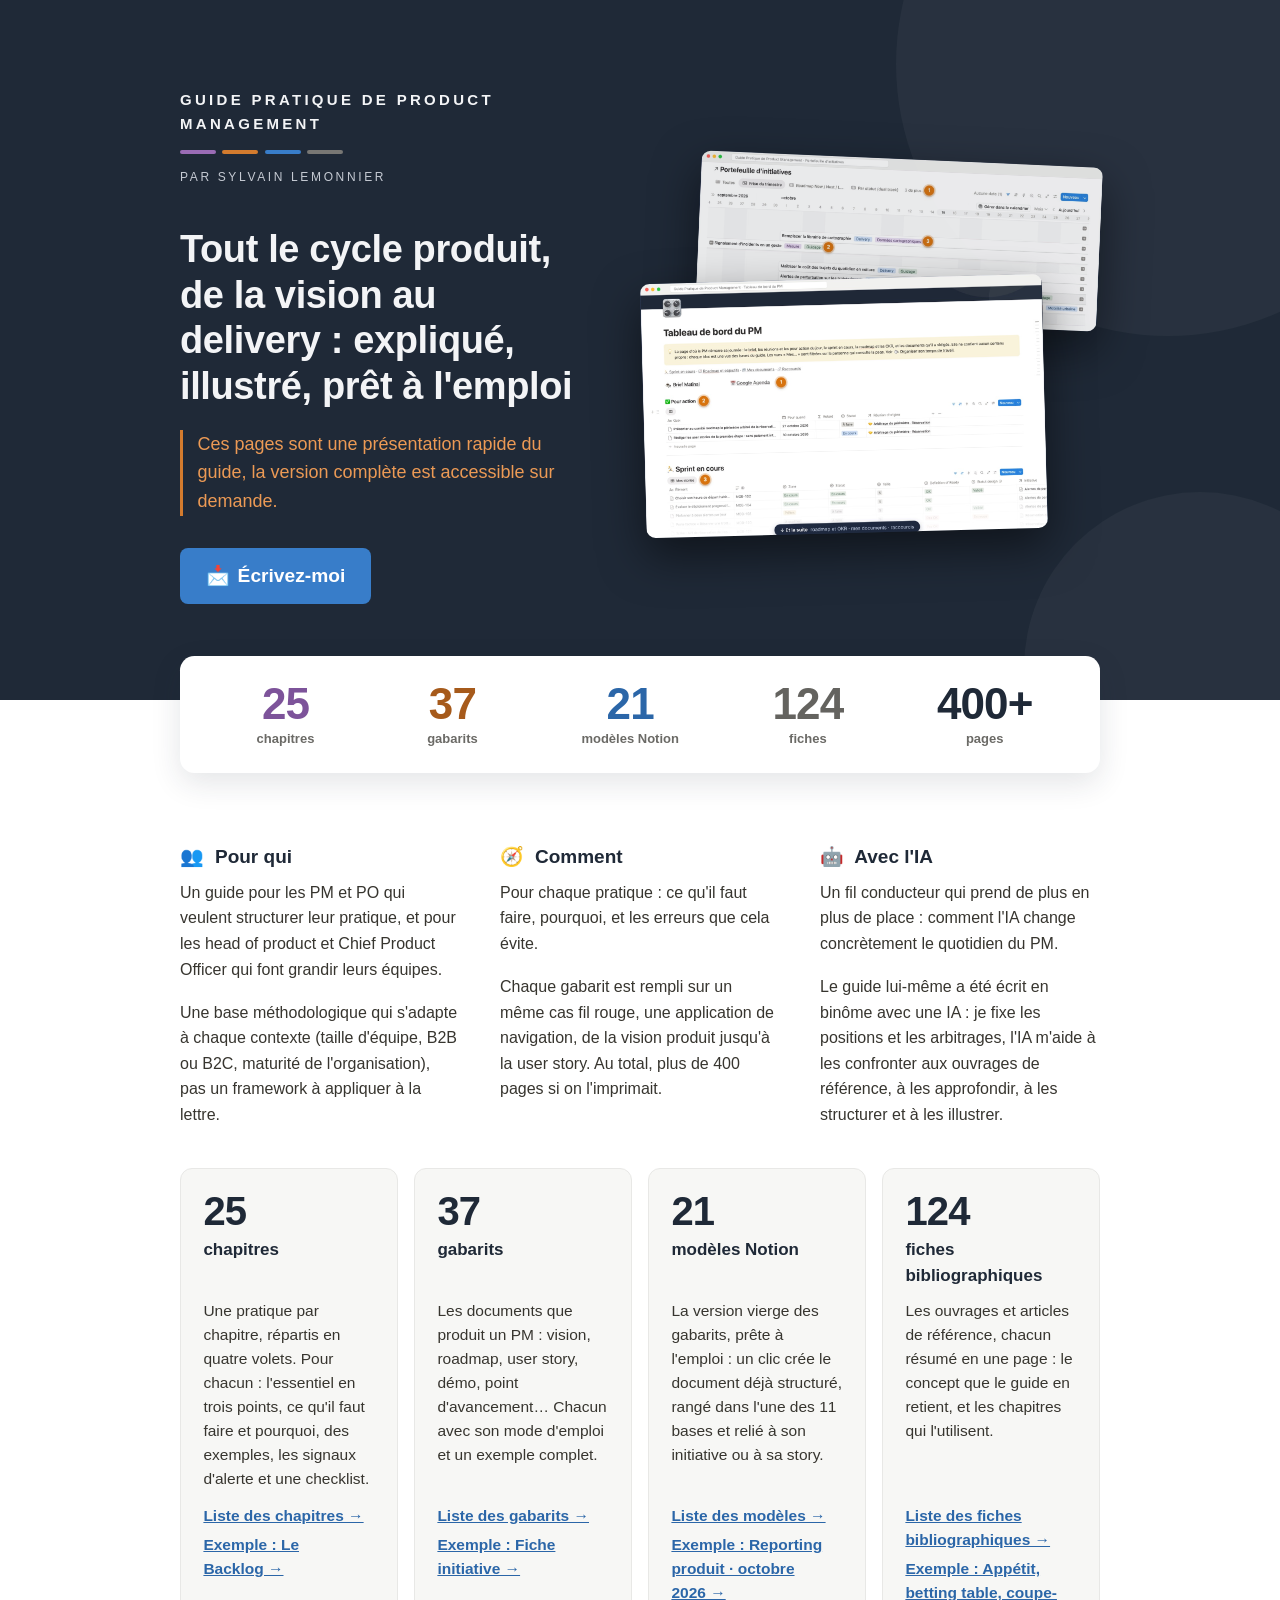
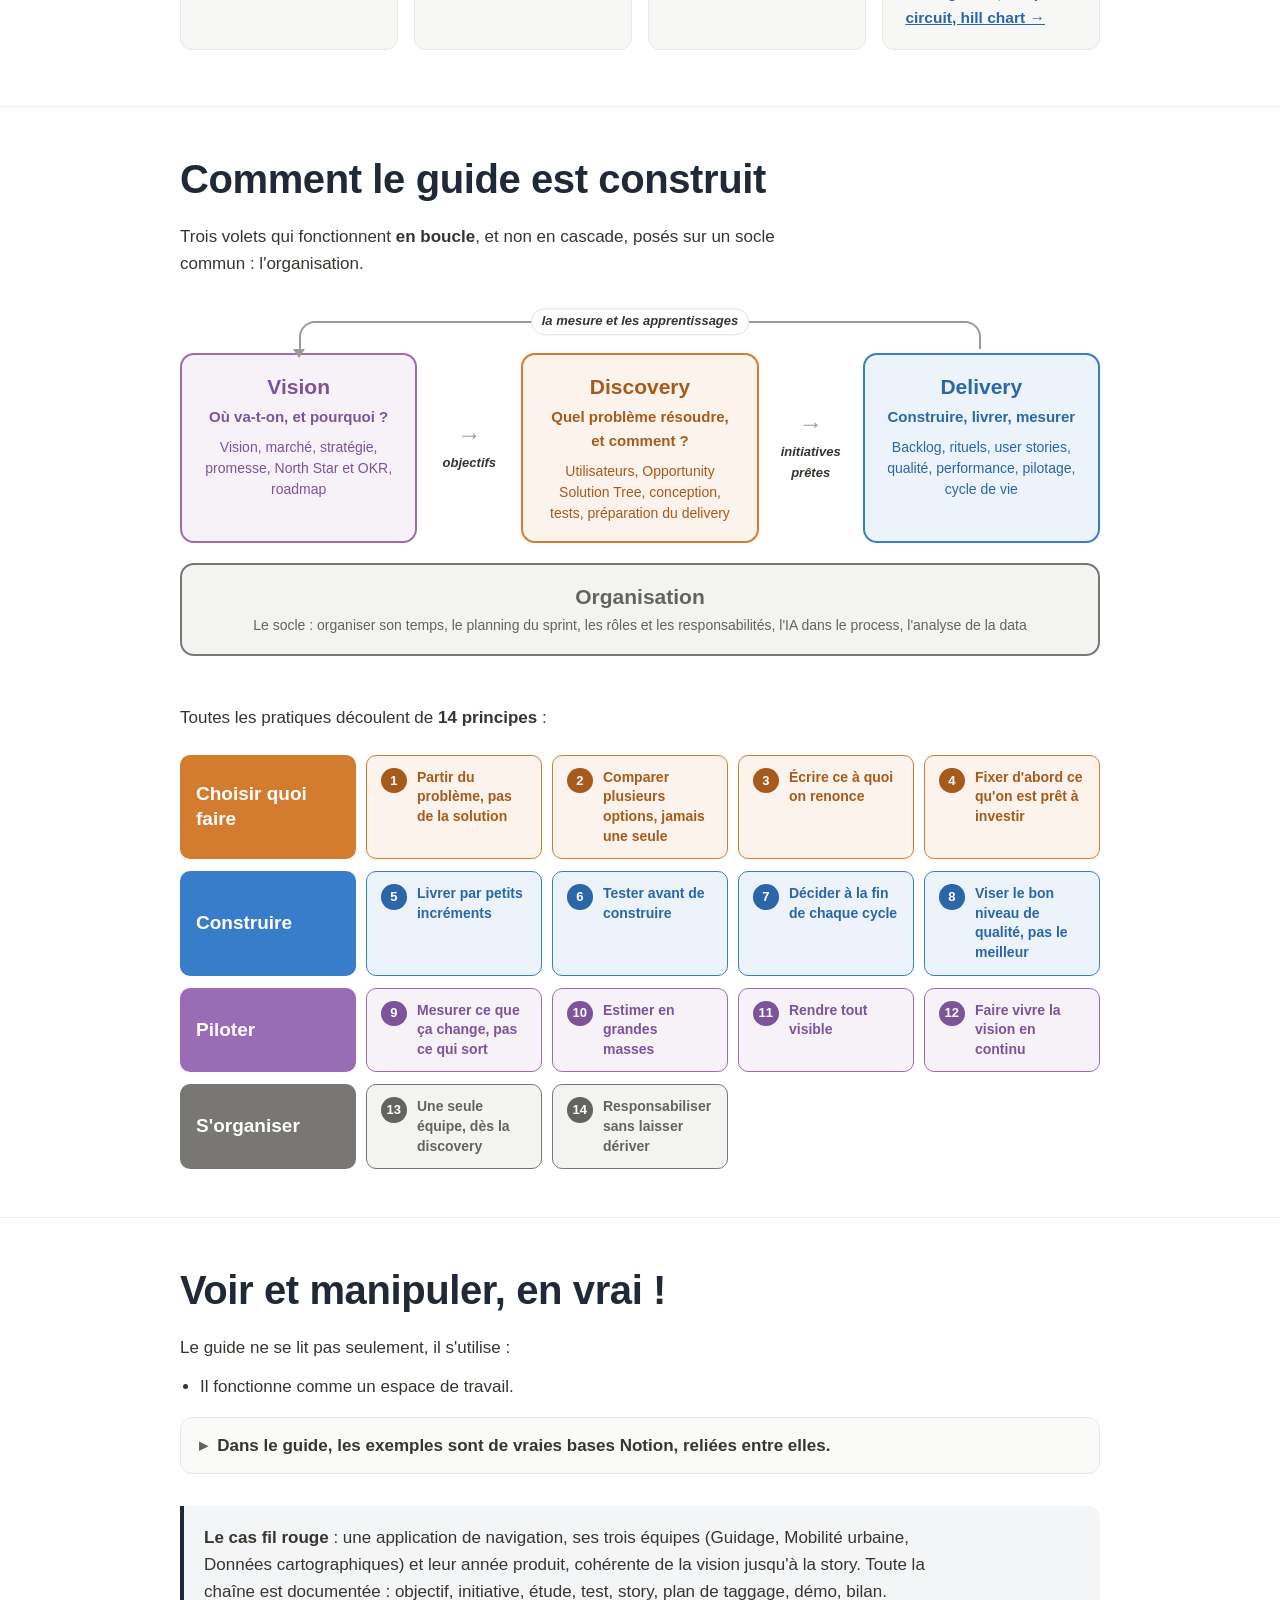
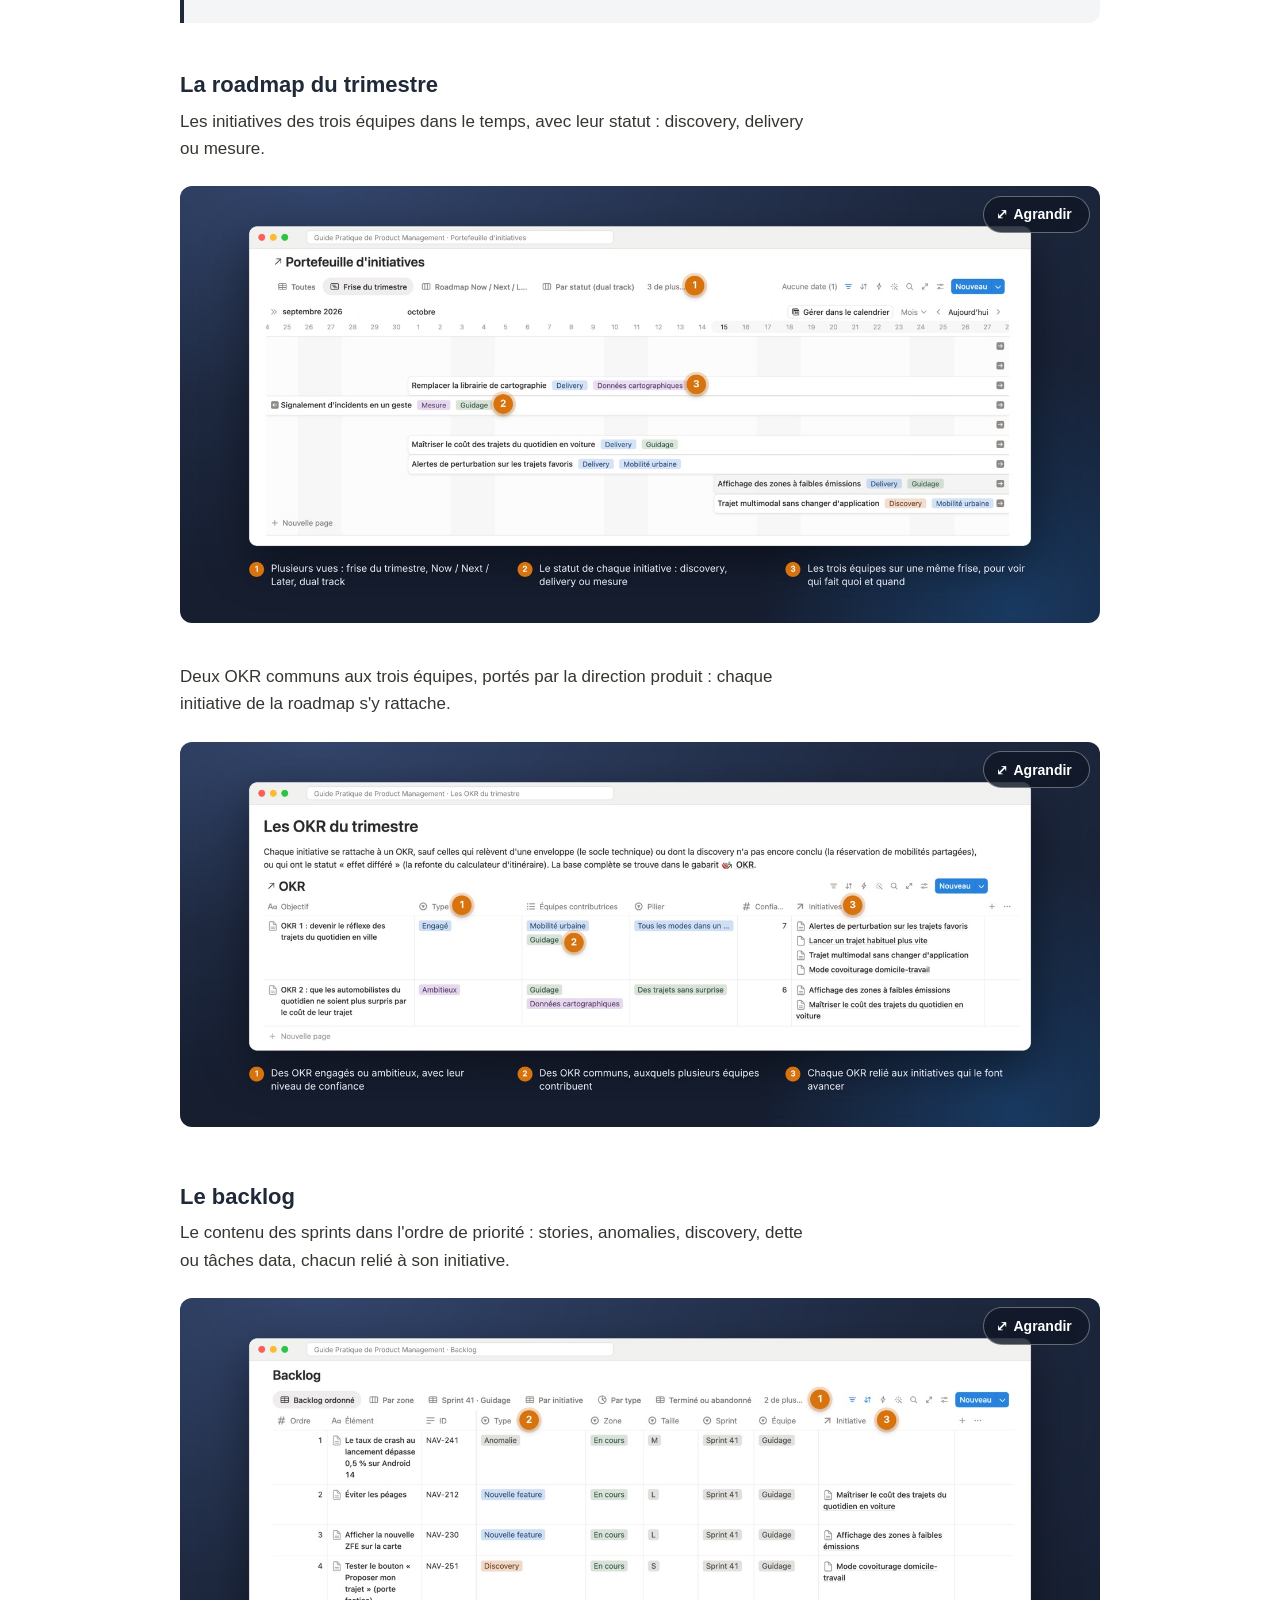
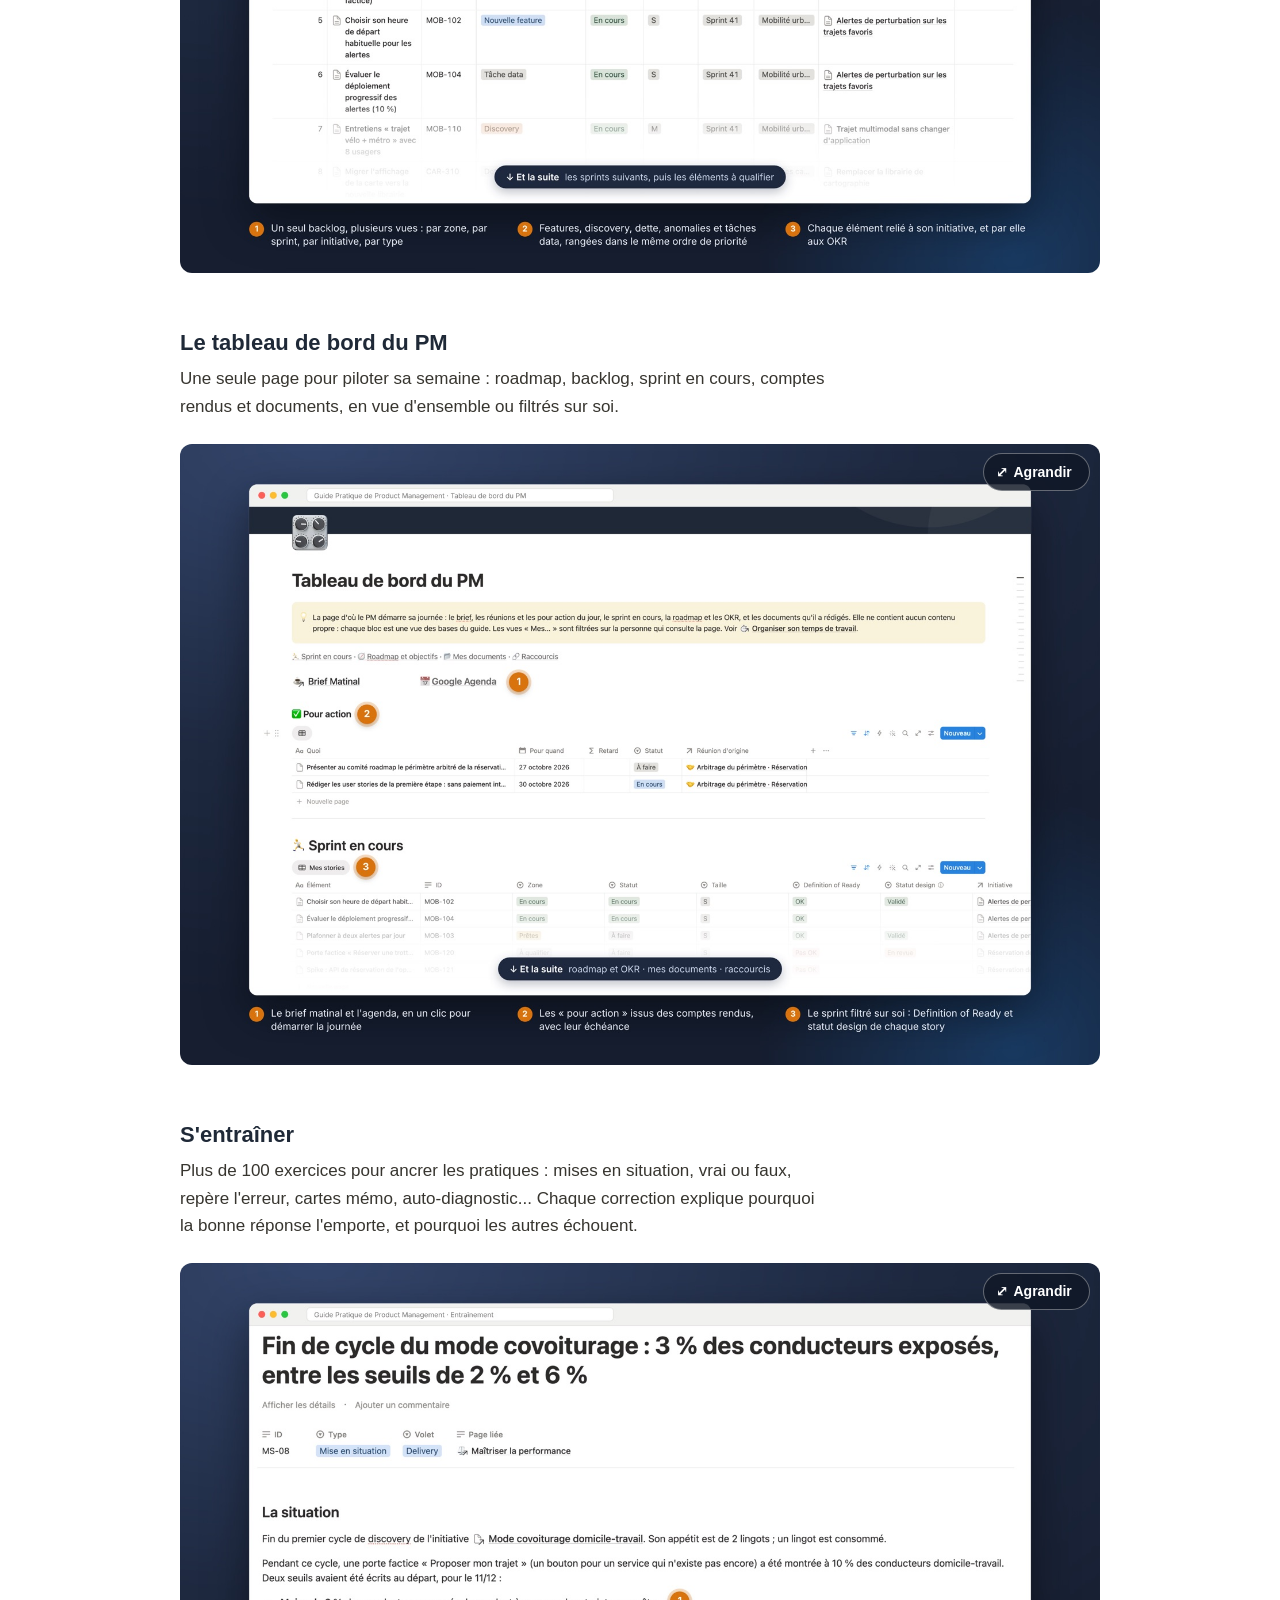
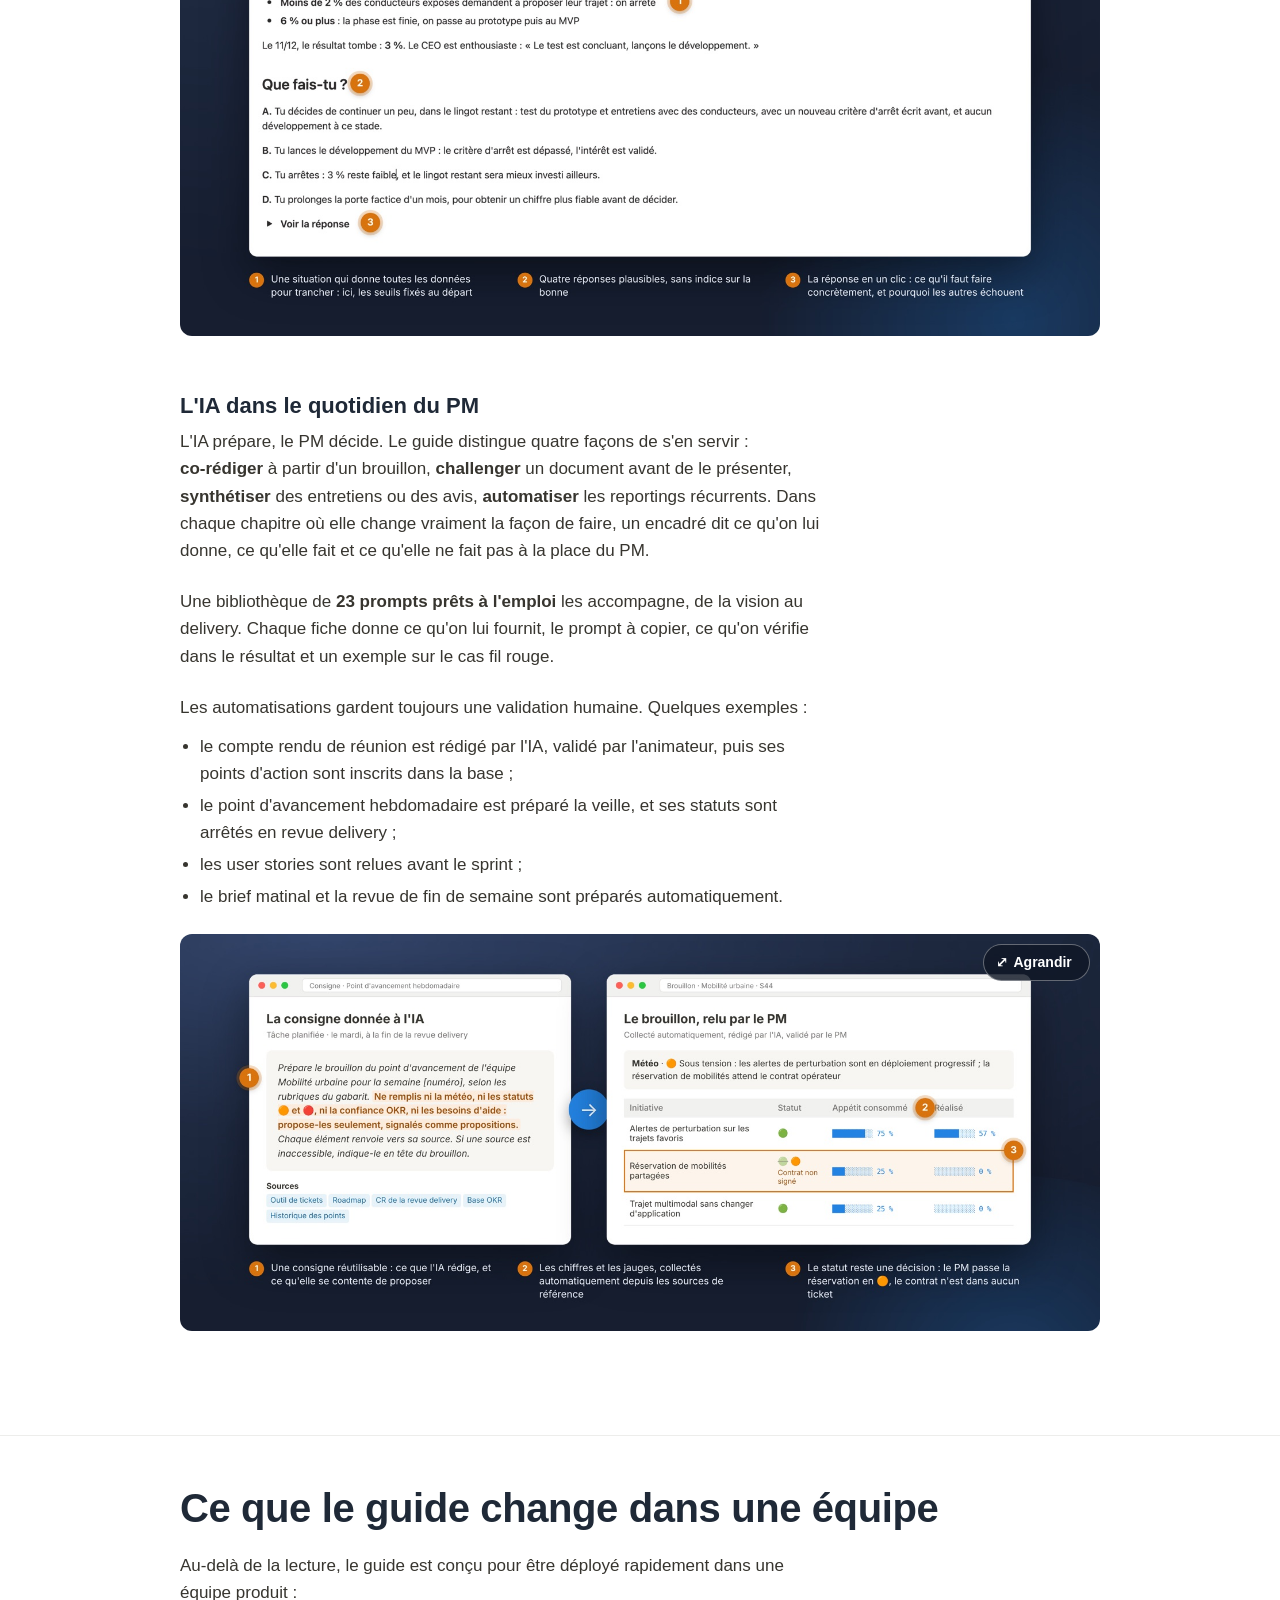
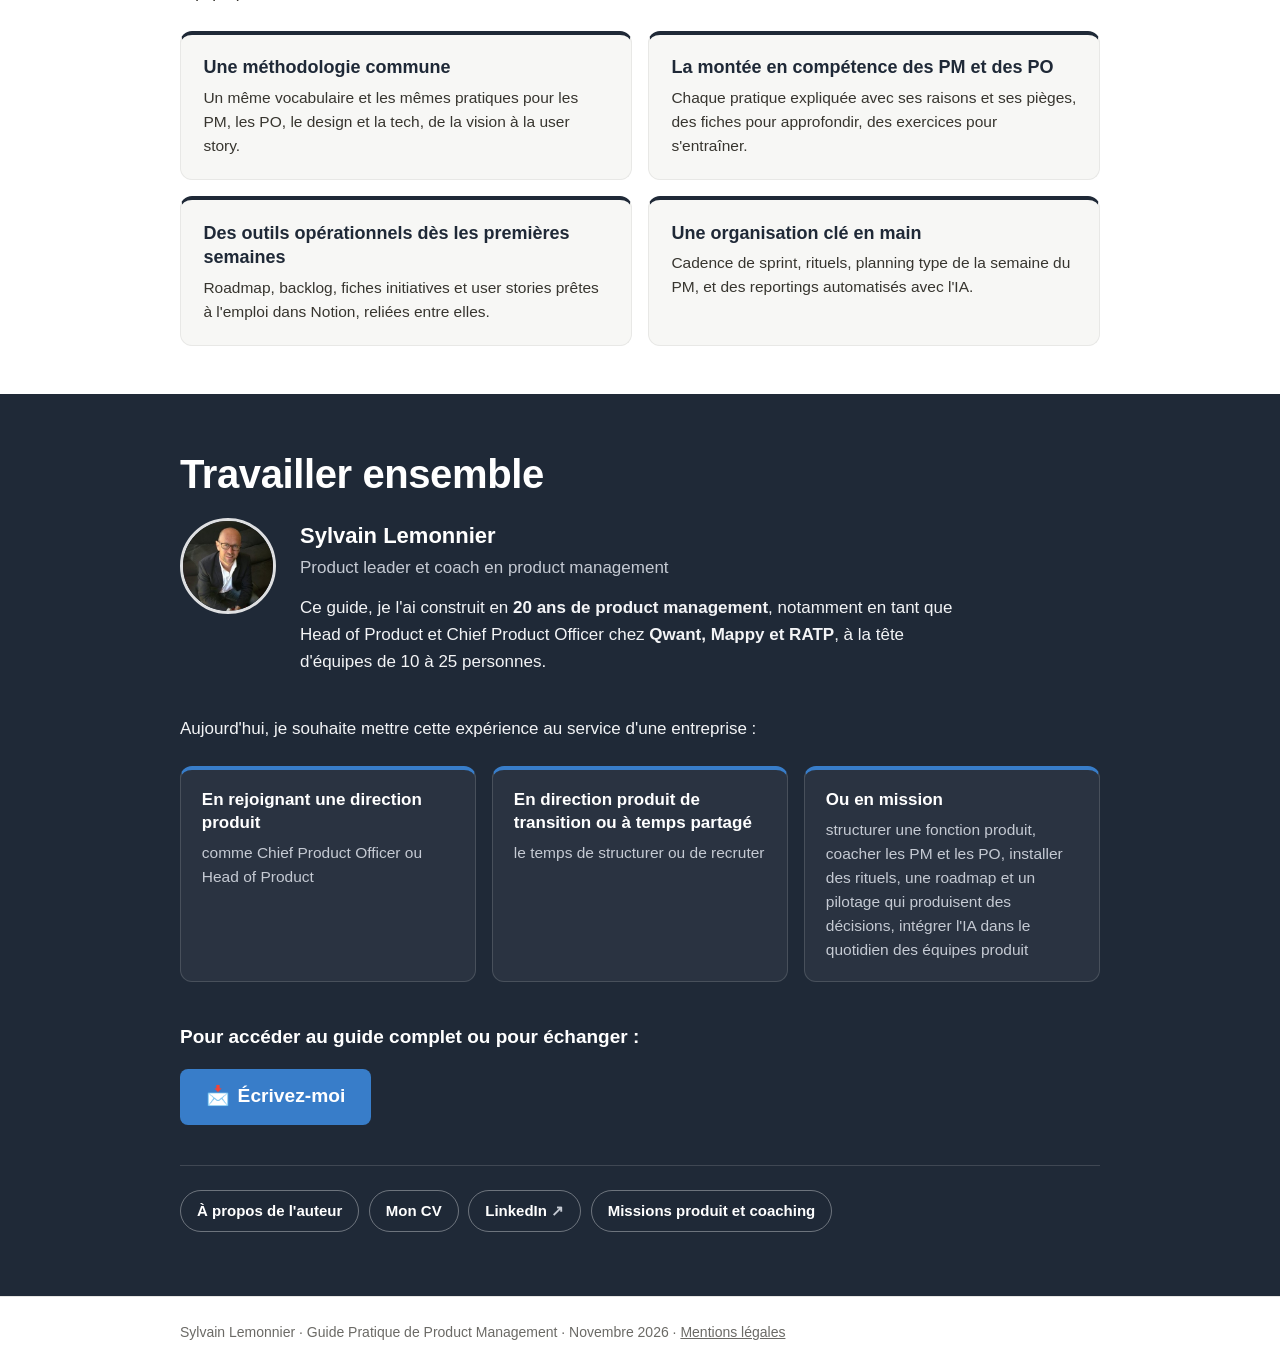
==== commit 73d6d3e0: "Mesure d'audience GoatCounter et page Mentions légales - Script GoatCounter (sans cookie) sur toutes" ====
--- a/index.html
+++ b/index.html
@@ -7,7 +7,7 @@
   <title>Guide Pratique de Product Management · Sylvain Lemonnier</title>
   <meta name="description" content="Tout le cycle produit, de la vision au delivery&nbsp;: expliqué, illustré, prêt à l'emploi. Un guide pour les PM et PO qui veulent structurer leur pratique, et pour les head of product et Chief Product Officer qui font grandir leurs équipes.">
   <meta name="author" content="Sylvain Lemonnier">
-  <link rel="canonical" href="https://sylvain-lemonnier.github.io/">
+  <link rel="canonical" href="https://sylvain-lemonnier.fr/">
 
   <!-- Aperçu lors d'un partage (LinkedIn, messageries…) -->
   <meta property="og:type" content="website">
@@ -15,8 +15,8 @@
   <meta property="og:site_name" content="Guide Pratique de Product Management">
   <meta property="og:title" content="Guide Pratique de Product Management · Sylvain Lemonnier">
   <meta property="og:description" content="Tout le cycle produit, de la vision au delivery&nbsp;: expliqué, illustré, prêt à l'emploi.">
-  <meta property="og:url" content="https://sylvain-lemonnier.github.io/">
-  <meta property="og:image" content="https://sylvain-lemonnier.github.io/images/apercu-linkedin.jpg">
+  <meta property="og:url" content="https://sylvain-lemonnier.fr/">
+  <meta property="og:image" content="https://sylvain-lemonnier.fr/images/apercu-linkedin.jpg">
   <meta property="og:image:width" content="1200">
   <meta property="og:image:height" content="627">
   <meta property="og:image:alt" content="Guide Pratique de Product Management, par Sylvain Lemonnier">
@@ -451,7 +451,7 @@
         <ul class="liens">
           <li><a class="lien-interne" href="/a-propos/">À propos de l'auteur</a></li>
           <li><a class="lien-interne" href="/cv/">Mon CV</a></li>
-          <li><a href="https://www.linkedin.com/in/sylvainlemonnier/" target="_blank" rel="noopener">LinkedIn<span class="visuellement-cache"> (nouvel onglet)</span></a></li>
+          <li><a href="https://www.linkedin.com/in/sylvainlemonnier/" data-goatcounter-click="clic-linkedin" data-goatcounter-title="LinkedIn" target="_blank" rel="noopener">LinkedIn<span class="visuellement-cache"> (nouvel onglet)</span></a></li>
           <li><a class="lien-interne" href="/missions/">Missions produit et coaching</a></li>
         </ul>
       </div>
@@ -472,10 +472,13 @@
 
   <footer class="pied">
     <div class="conteneur">
-      <p>Sylvain Lemonnier · Guide Pratique de Product Management · Novembre 2026</p>
+      <p>Sylvain Lemonnier · Guide Pratique de Product Management · Novembre 2026 · <a href="/mentions-legales/">Mentions légales</a></p>
     </div>
   </footer>
 
   <script src="js/visionneuse.js" defer></script>
+  <!-- Mesure d'audience anonyme, sans cookie (GoatCounter) -->
+  <script data-goatcounter="https://sylvain-lemonnier.goatcounter.com/count"
+          async src="https://gc.zgo.at/count.js"></script>
 </body>
 </html>
--- a/css/style.css
+++ b/css/style.css
@@ -2287,6 +2287,10 @@
   margin: 0;
 }
 
+.pied a {
+  color: inherit;
+}
+
 /* ---------- 9. Adaptation tablette et ordinateur ---------- */
 /* Tablette (≥ 36rem) */
 @media (min-width: 36rem) {
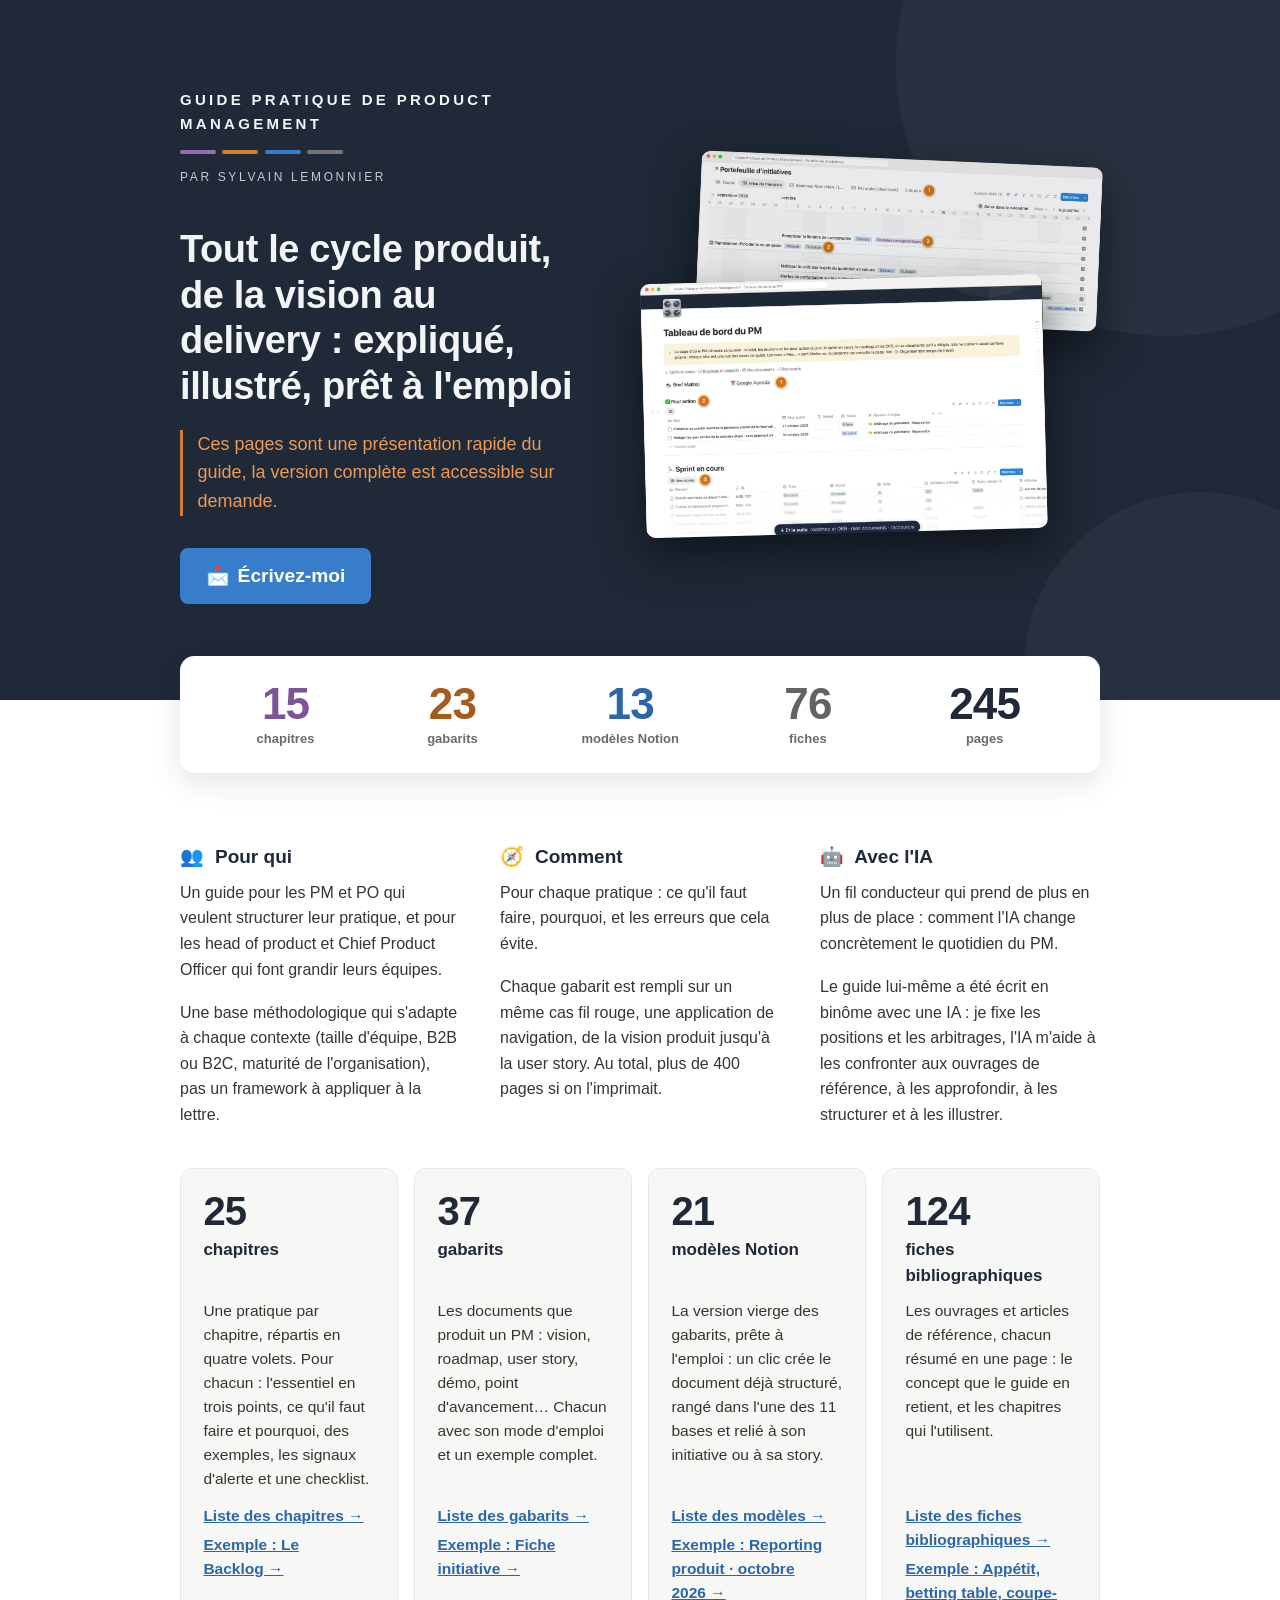
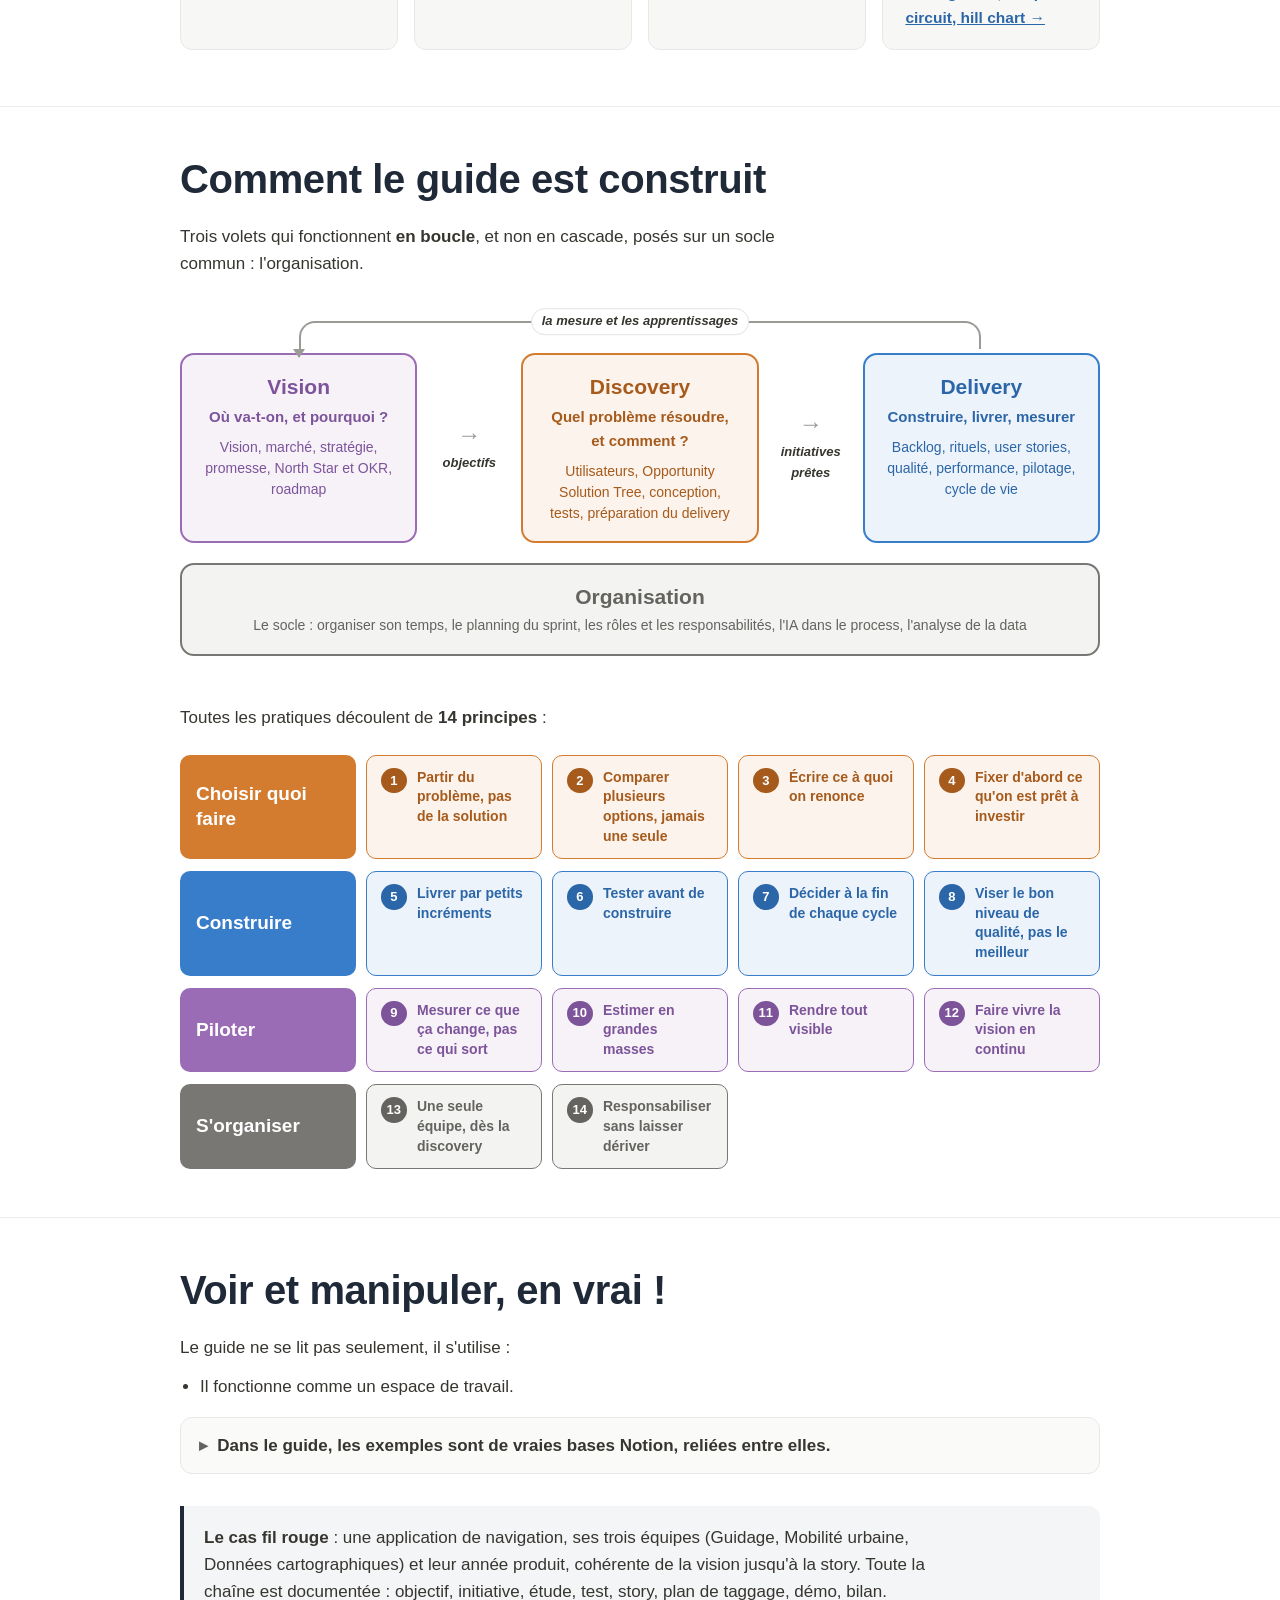
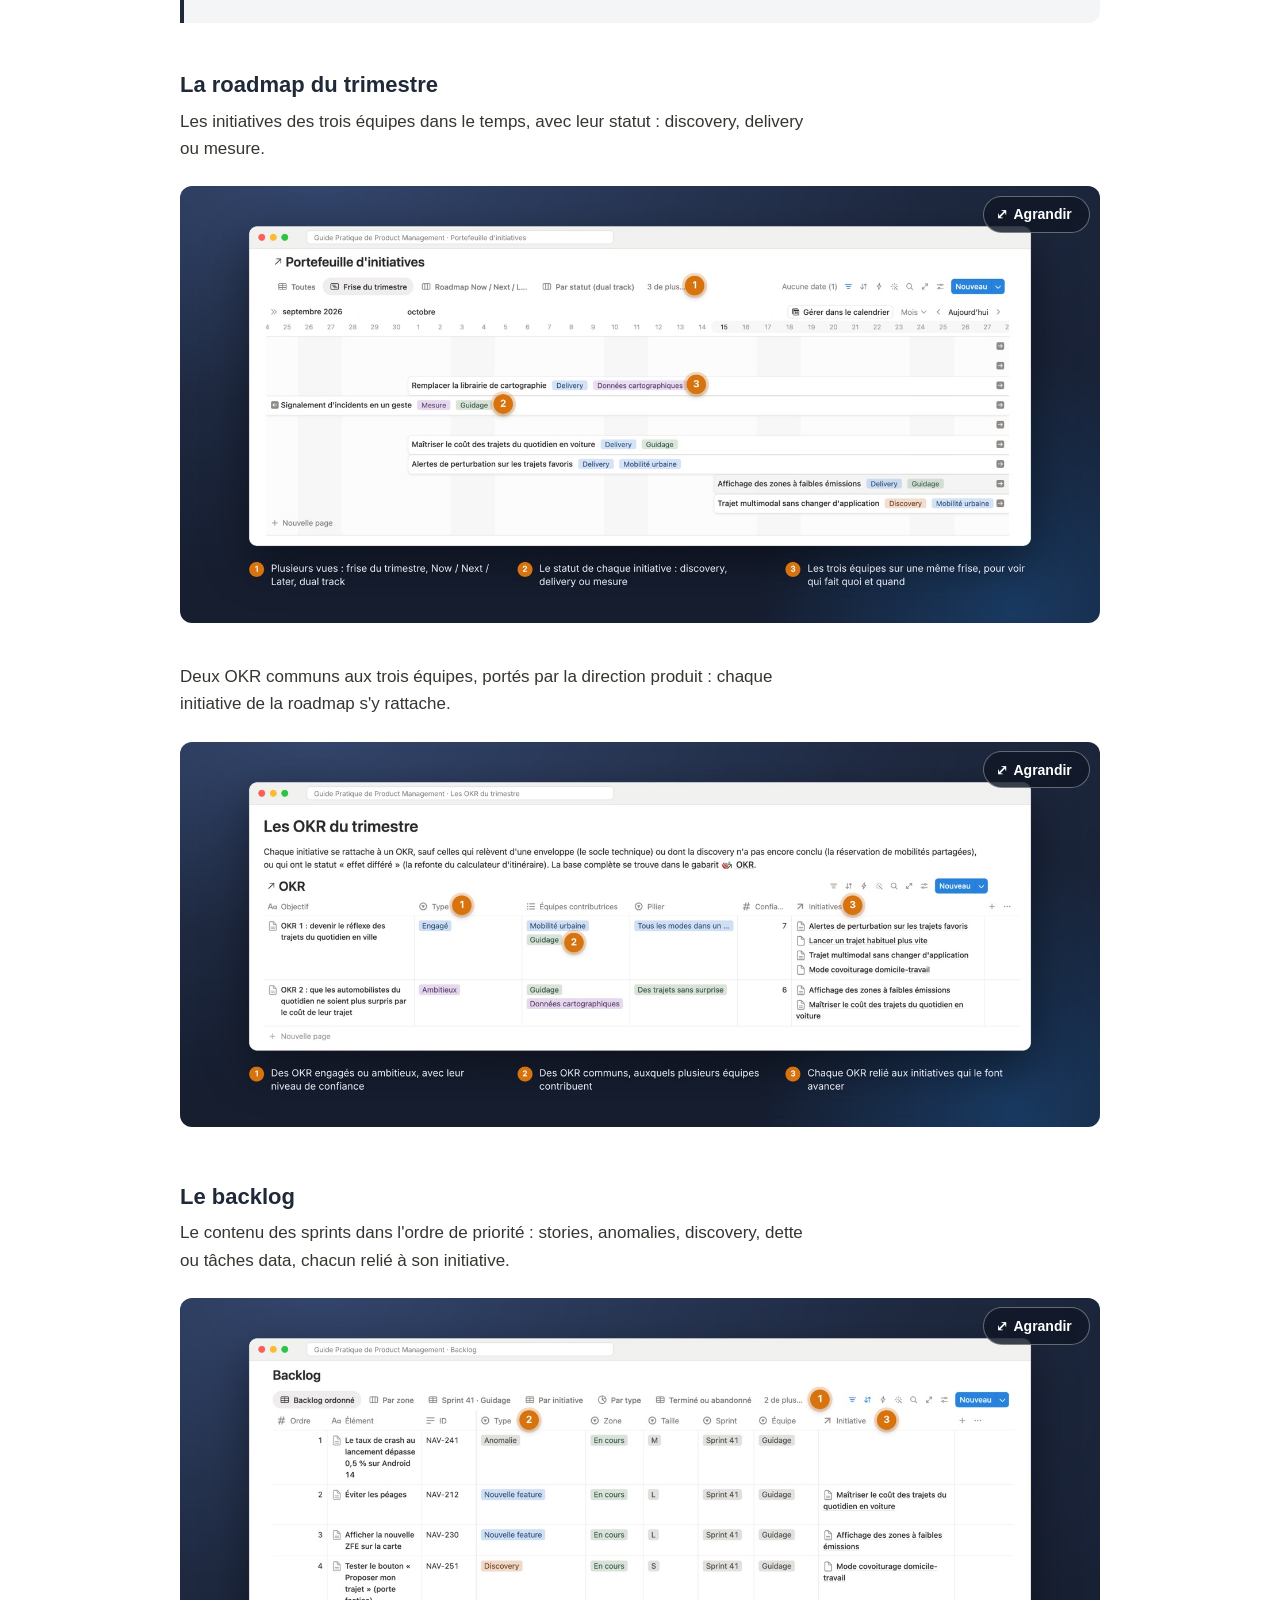
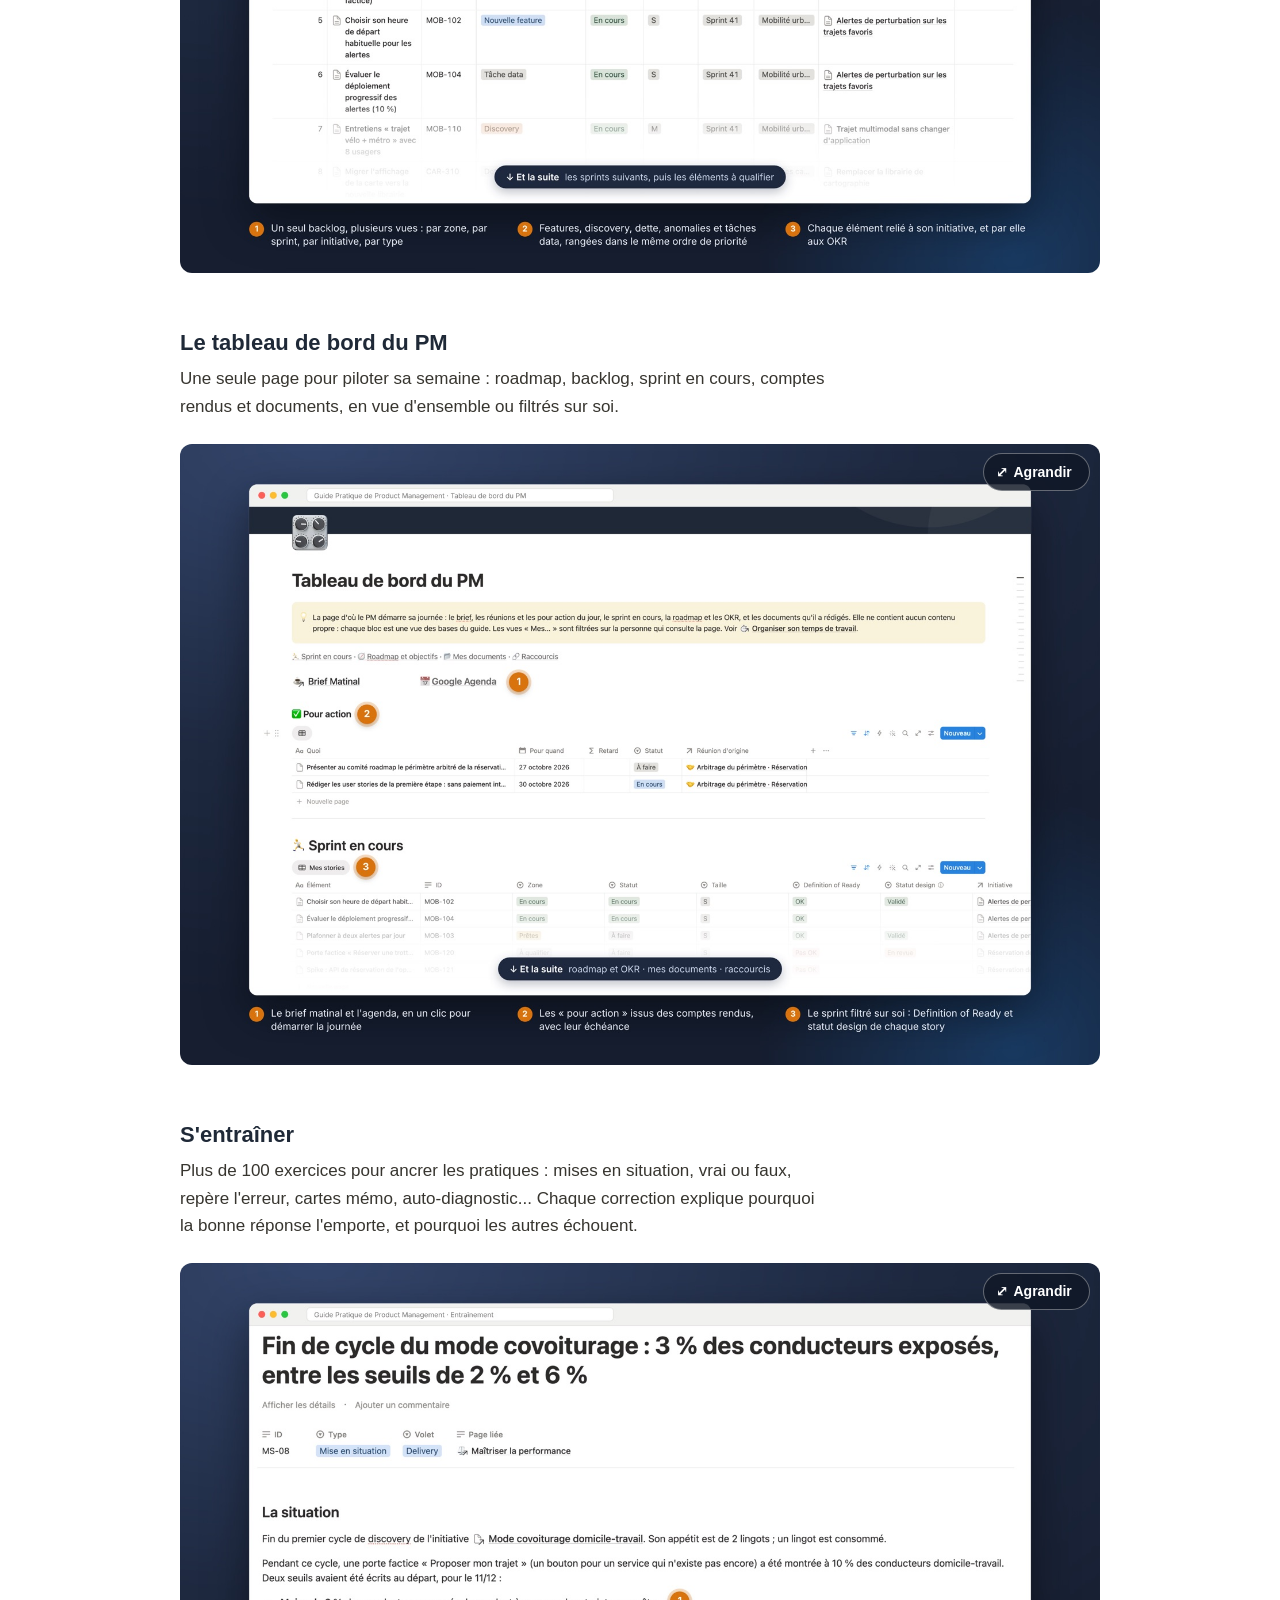
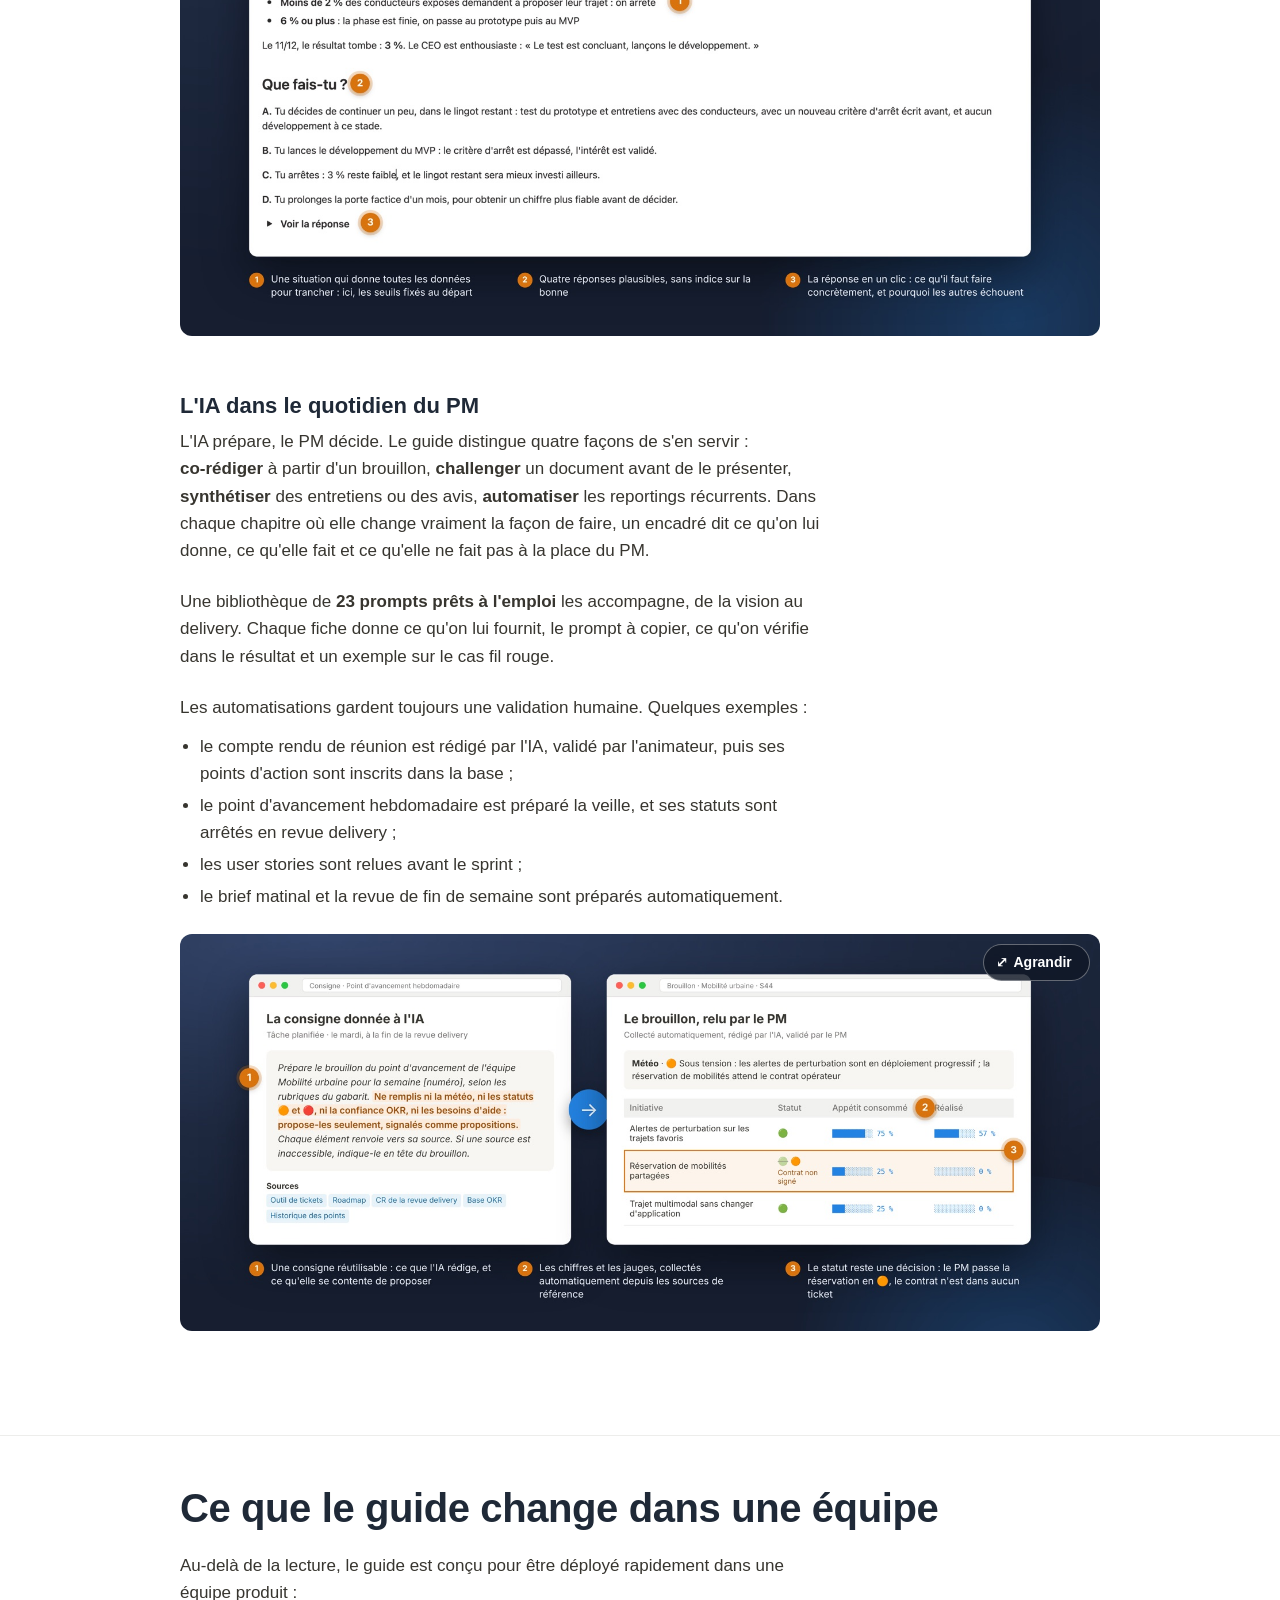
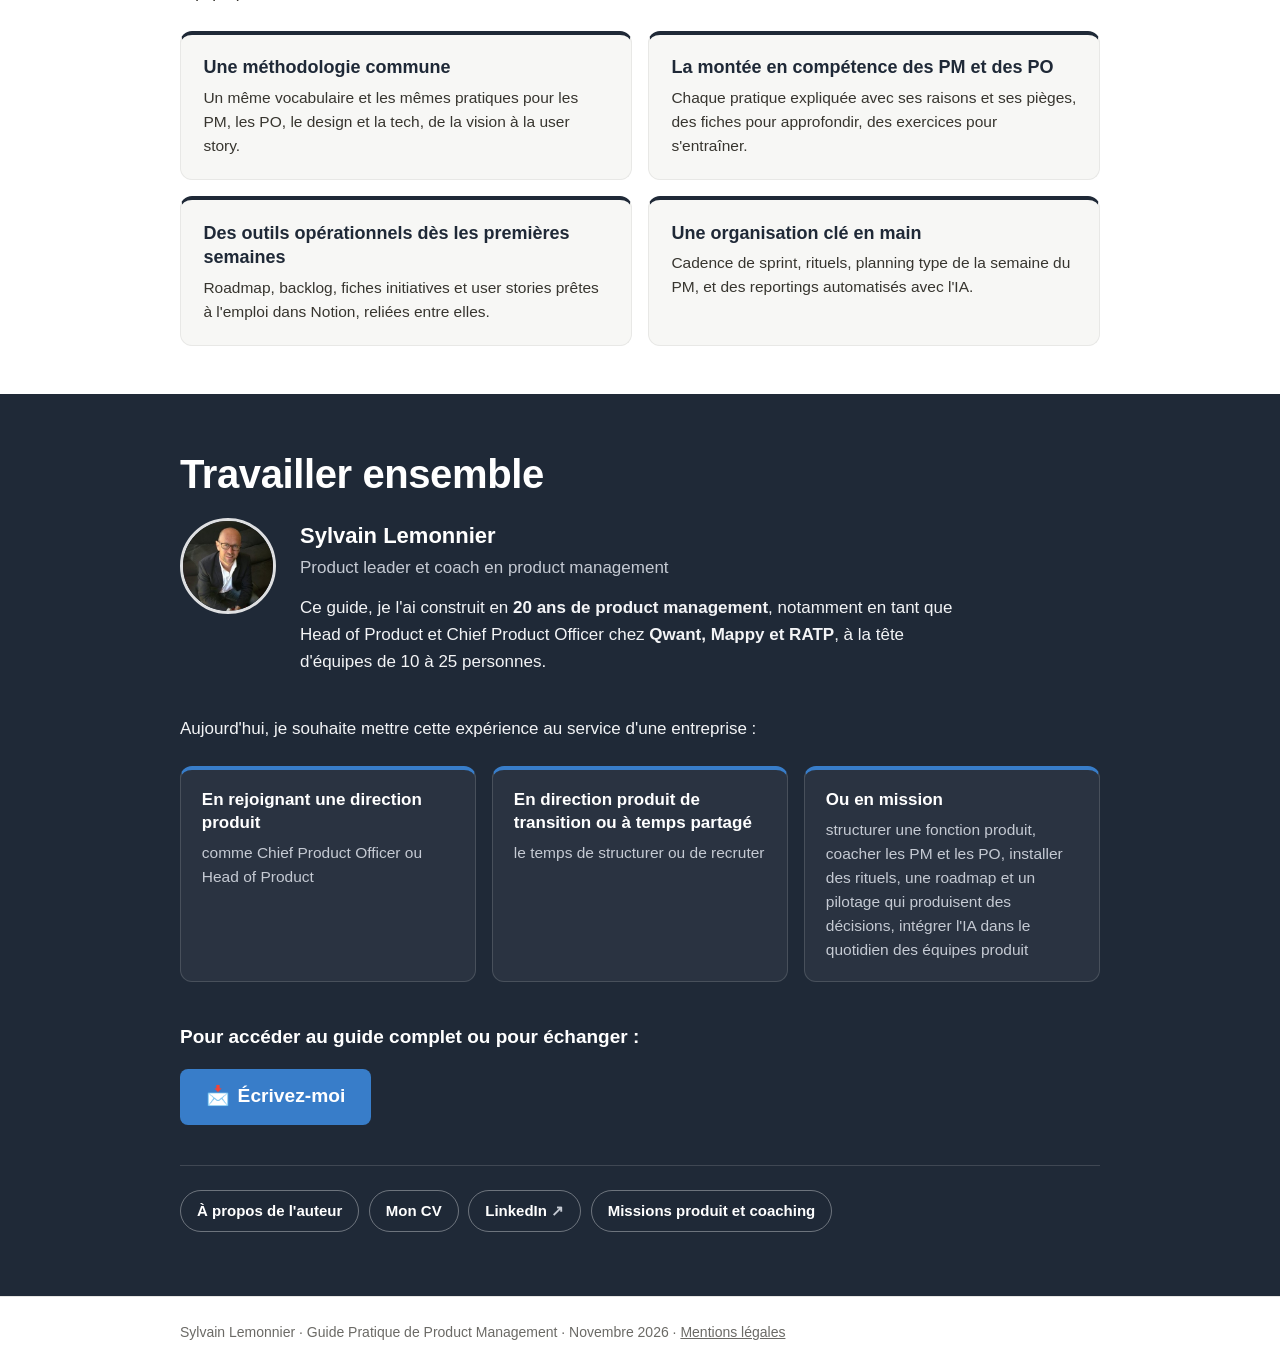
==== commit 103236f0: "Animations au défilement sur l'accueil - Le schéma « en boucle » se construit étape par étape - Les " ====
--- a/index.html
+++ b/index.html
@@ -477,6 +477,7 @@
   </footer>
 
   <script src="js/visionneuse.js" defer></script>
+  <script src="js/animations.js" defer></script>
   <!-- Mesure d'audience anonyme, sans cookie (GoatCounter) -->
   <script data-goatcounter="https://sylvain-lemonnier.goatcounter.com/count"
           async src="https://gc.zgo.at/count.js"></script>
--- a/css/style.css
+++ b/css/style.css
@@ -2670,6 +2670,99 @@
   }
 }
 
+/* ===== Animations au défilement (accueil) =====
+   Les états de départ ne s'appliquent que si js/animations.js
+   a ajouté la classe « anime » sur <html>. */
+
+/* 1. Le schéma « en boucle » se construit : Vision → Discovery → Delivery,
+      puis la boucle de retour se trace, puis le socle apparaît */
+.anime .structure .carte-volet,
+.anime .structure .liaison {
+  opacity: 0;
+  transform: translateY(0.75rem);
+  transition: opacity 0.5s ease, transform 0.5s ease;
+}
+
+.anime .structure__retour {
+  /* téléphone : la boucle monte de Delivery (en bas) vers Vision (en haut) */
+  clip-path: inset(100% -2rem -2rem -2rem);
+  transition: clip-path 0.8s ease-in-out;
+}
+
+.anime .structure.visible .carte-volet,
+.anime .structure.visible .liaison {
+  opacity: 1;
+  transform: none;
+}
+
+.anime .structure.visible .structure__retour {
+  clip-path: inset(-2rem -2rem -2rem -2rem);
+}
+
+.anime .structure .carte-volet--vision     { transition-delay: 0s; }
+.anime .structure .liaison:nth-child(3)    { transition-delay: 0.4s; }
+.anime .structure .carte-volet--discovery  { transition-delay: 0.7s; }
+.anime .structure .liaison:nth-child(5)    { transition-delay: 1.1s; }
+.anime .structure .carte-volet--delivery   { transition-delay: 1.4s; }
+.anime .structure .structure__retour       { transition-delay: 2s; }
+.anime .structure .carte-volet--socle      { transition-delay: 2.9s; }
+
+@media (min-width: 52rem) {
+  .anime .structure .liaison {
+    transform: translateX(-0.75rem);
+  }
+
+  /* ordinateur : la boucle part de Delivery (à droite) et revient vers Vision */
+  .anime .structure__retour {
+    clip-path: inset(-2rem -2rem -2rem 100%);
+  }
+}
+
+/* 2a. Les légendes des captures apparaissent l'une après l'autre (téléphone) */
+.anime .capture__legendes li {
+  opacity: 0;
+  transform: translateY(0.5rem);
+  transition: opacity 0.45s ease, transform 0.45s ease;
+}
+
+.anime .capture__legendes.visible li {
+  opacity: 1;
+  transform: none;
+}
+
+.anime .capture__legendes li:nth-child(2) { transition-delay: 0.25s; }
+.anime .capture__legendes li:nth-child(3) { transition-delay: 0.5s; }
+
+/* 2b. Les captures se redressent et s'agrandissent en arrivant au milieu de l'écran.
+       CSS seul (animation liée au défilement) ; sans prise en charge, la capture
+       s'affiche simplement à sa taille normale. */
+@supports (animation-timeline: view()) {
+  @media (prefers-reduced-motion: no-preference) {
+    .capture__cadre {
+      transform-origin: center top;
+      animation: capture-deploie linear both;
+      animation-timeline: view();
+      animation-range: entry 10% cover 40%;
+    }
+  }
+}
+
+@keyframes capture-deploie {
+  from {
+    opacity: 0.4;
+    transform: perspective(1400px) rotateX(18deg) scale(0.86);
+  }
+  to {
+    opacity: 1;
+    transform: none;
+  }
+}
+
+/* 3. Chiffres du bandeau : largeur fixe des chiffres pendant le décompte */
+.anime .reperes__nombre {
+  font-variant-numeric: tabular-nums;
+}
+
 /* Moins d'animations pour qui les a désactivées */
 @media (prefers-reduced-motion: reduce) {
   * {
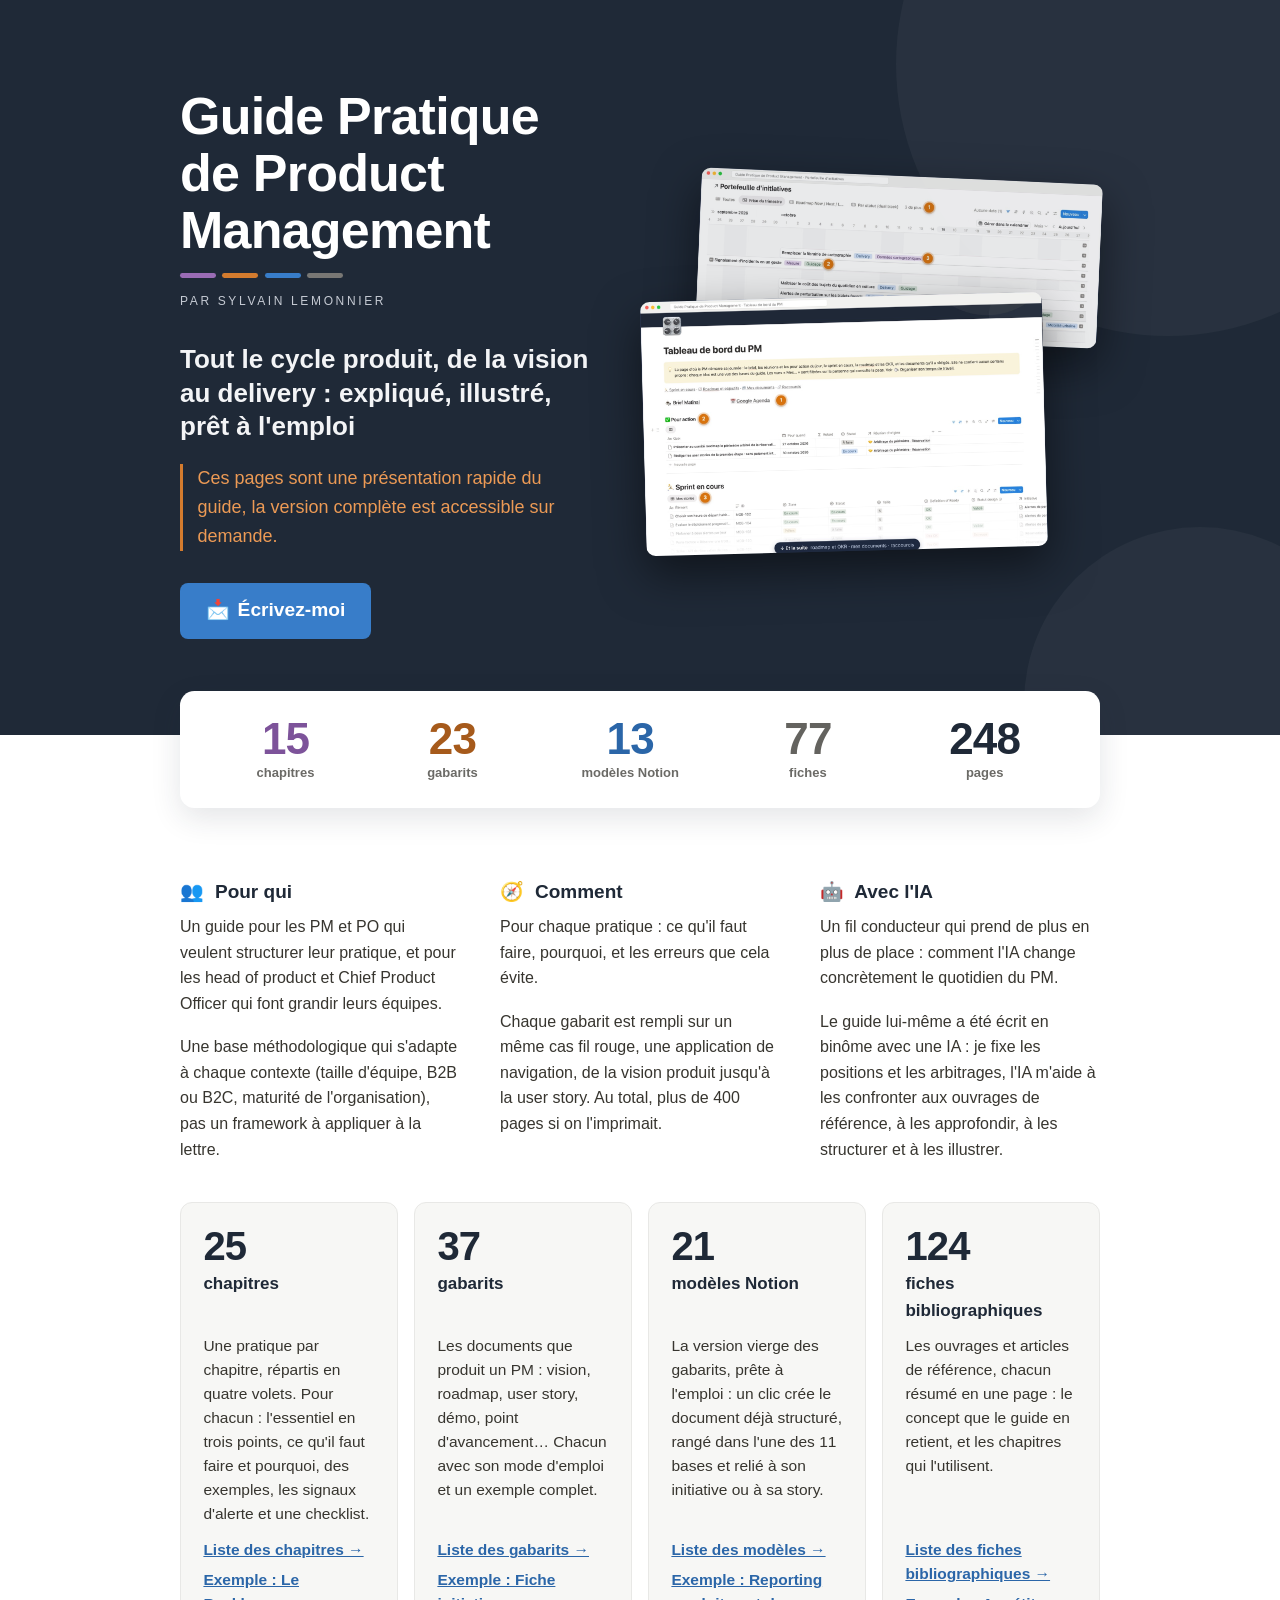
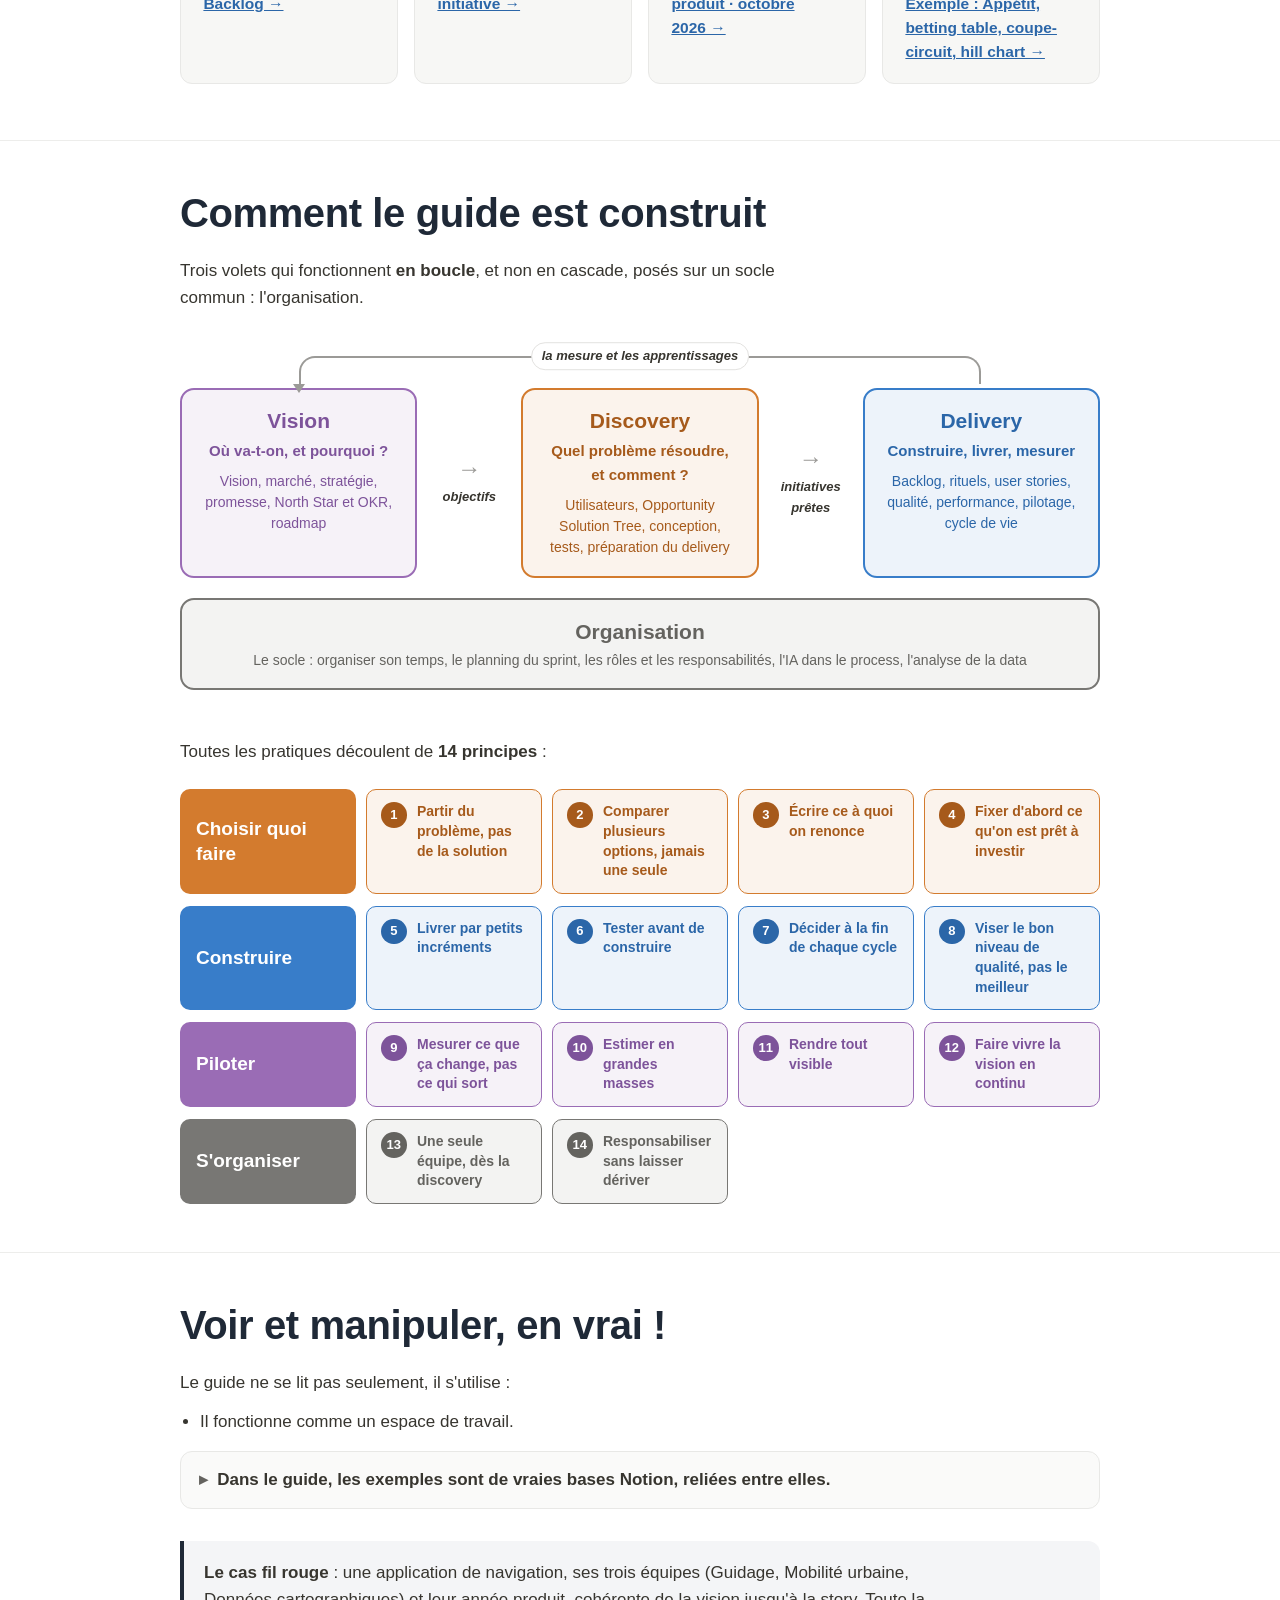
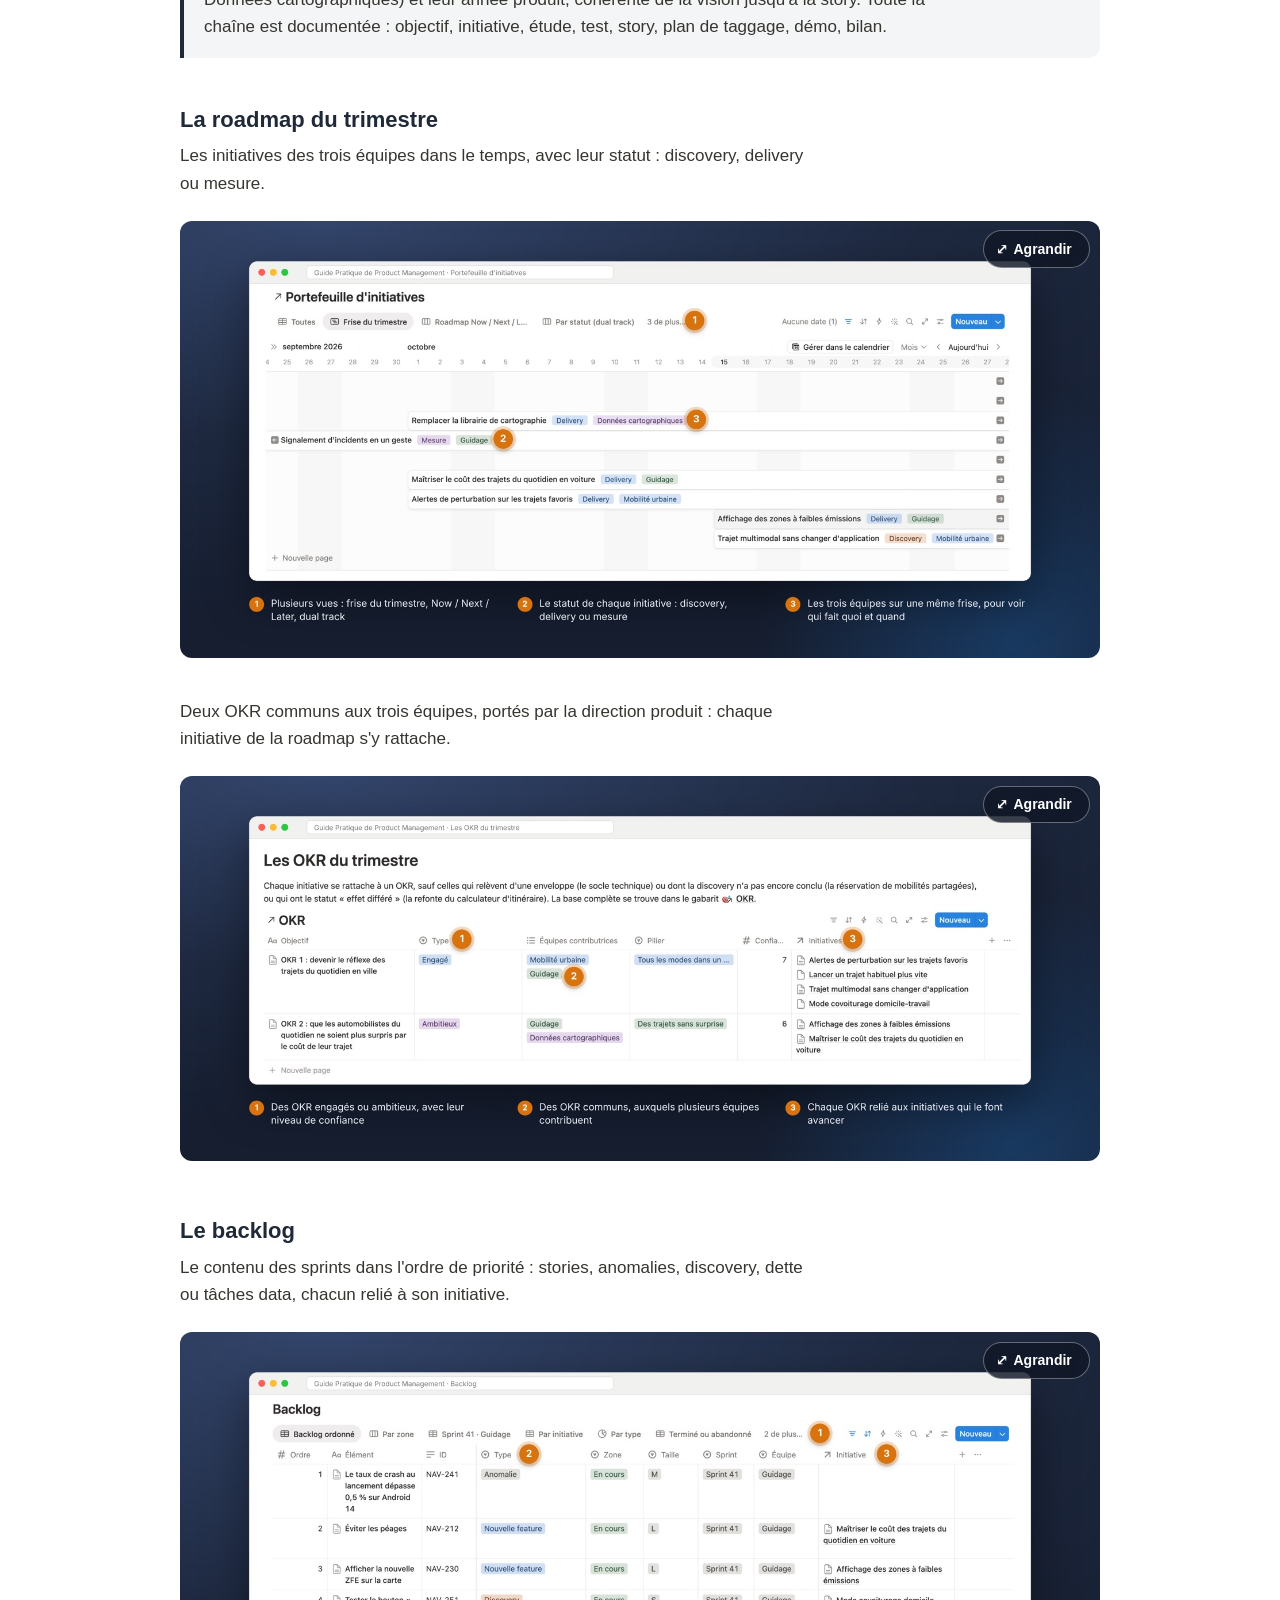
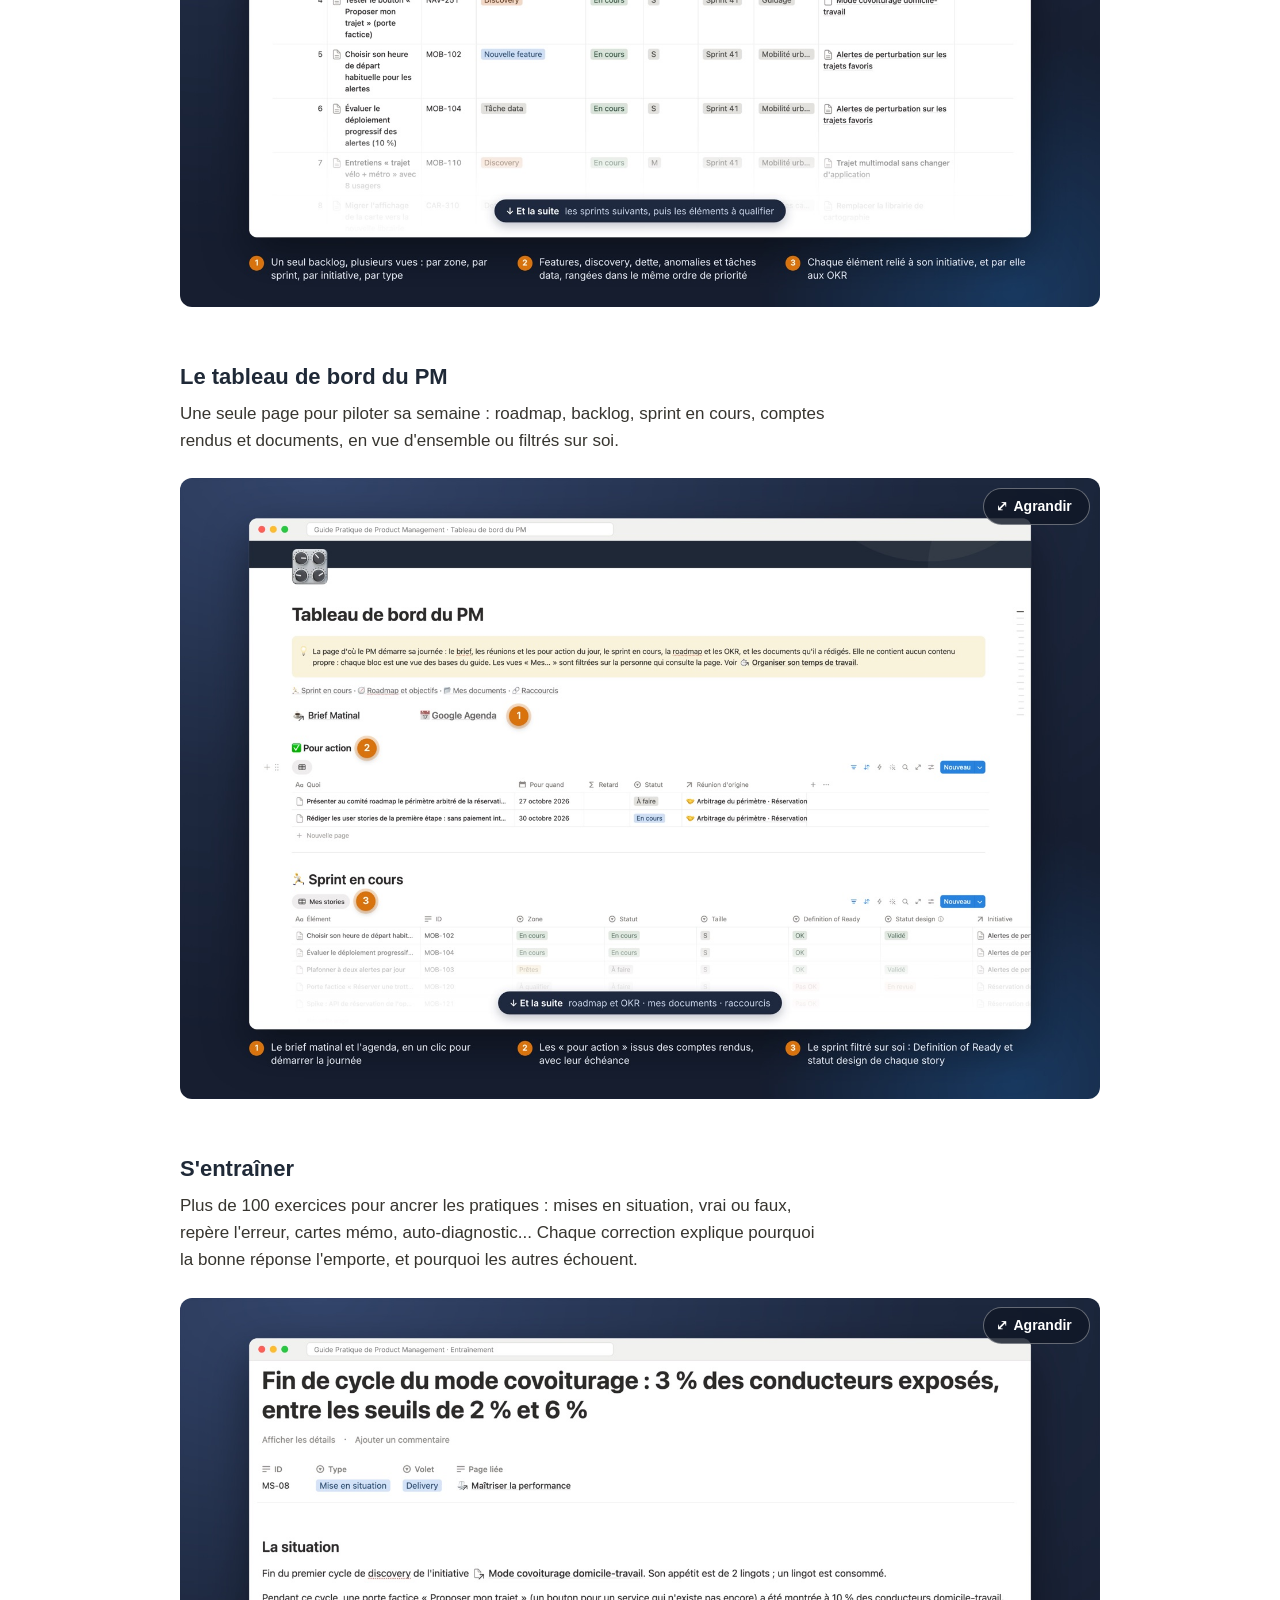
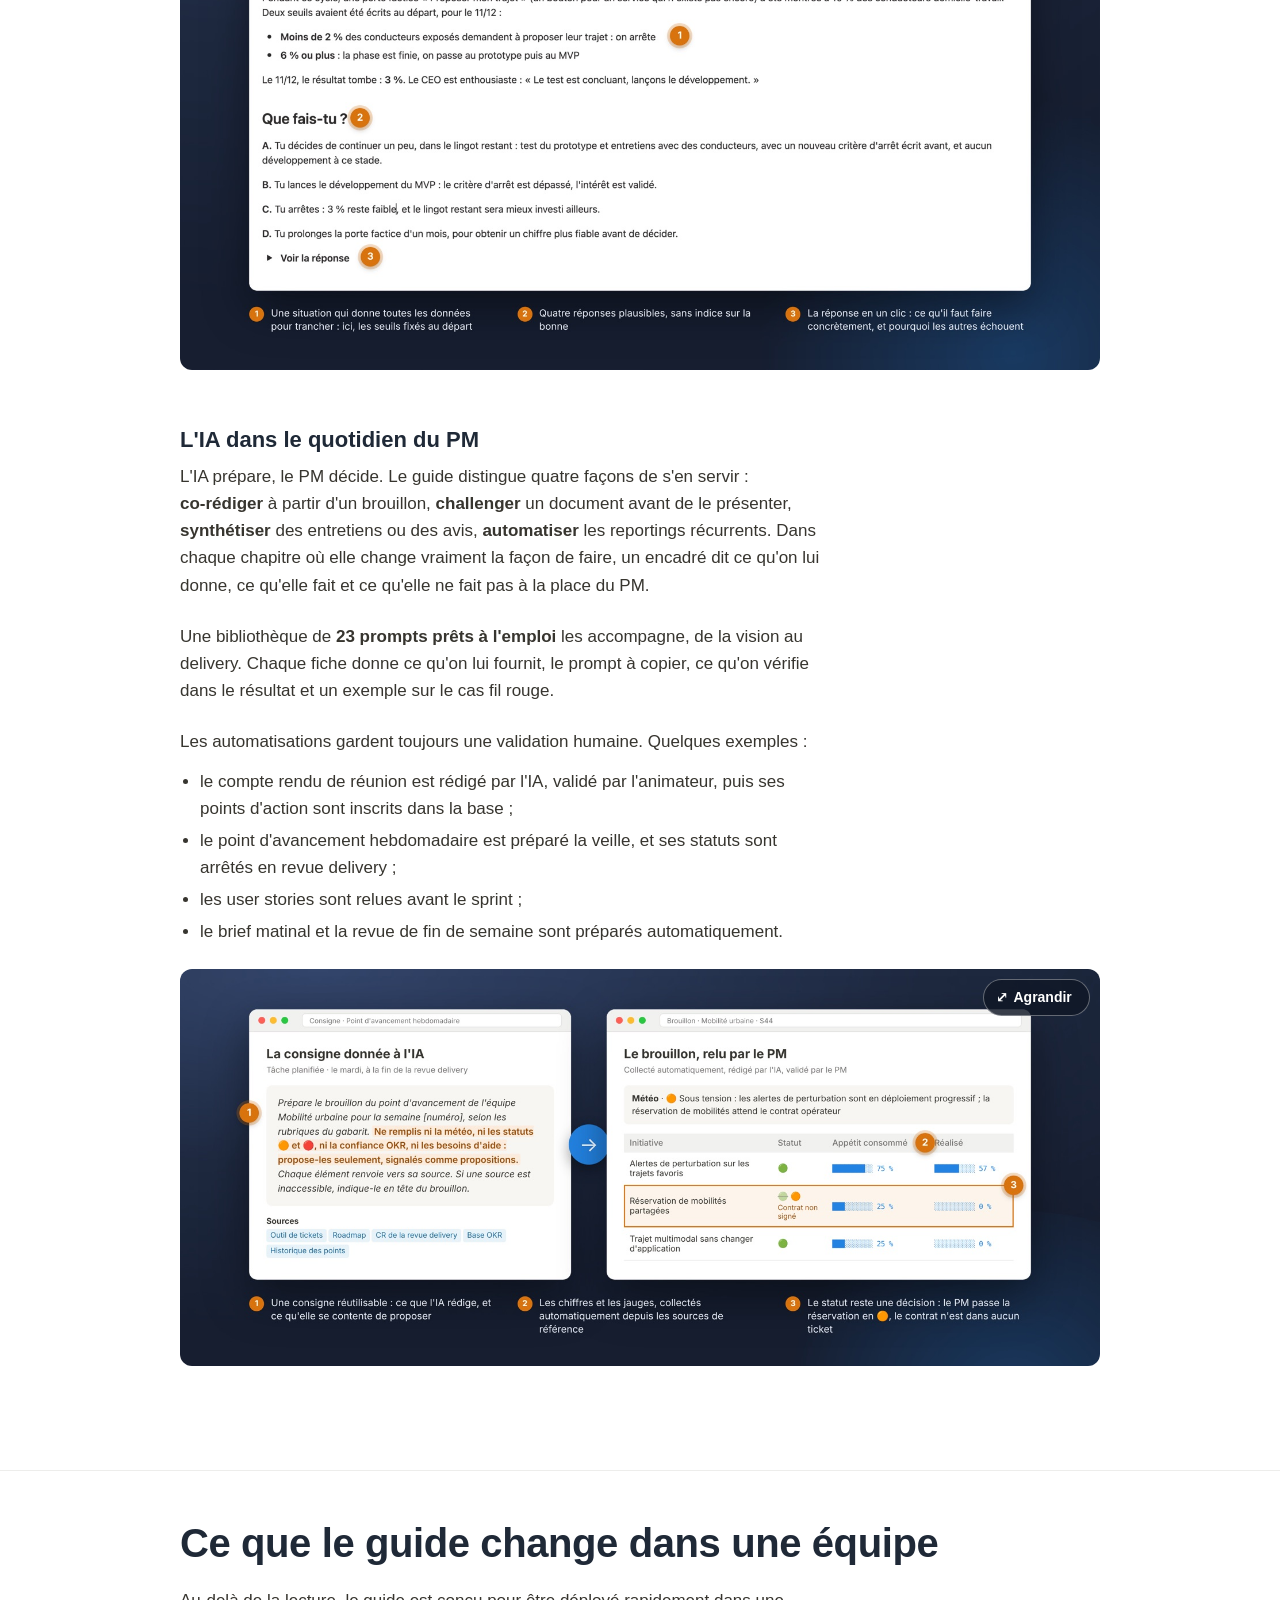
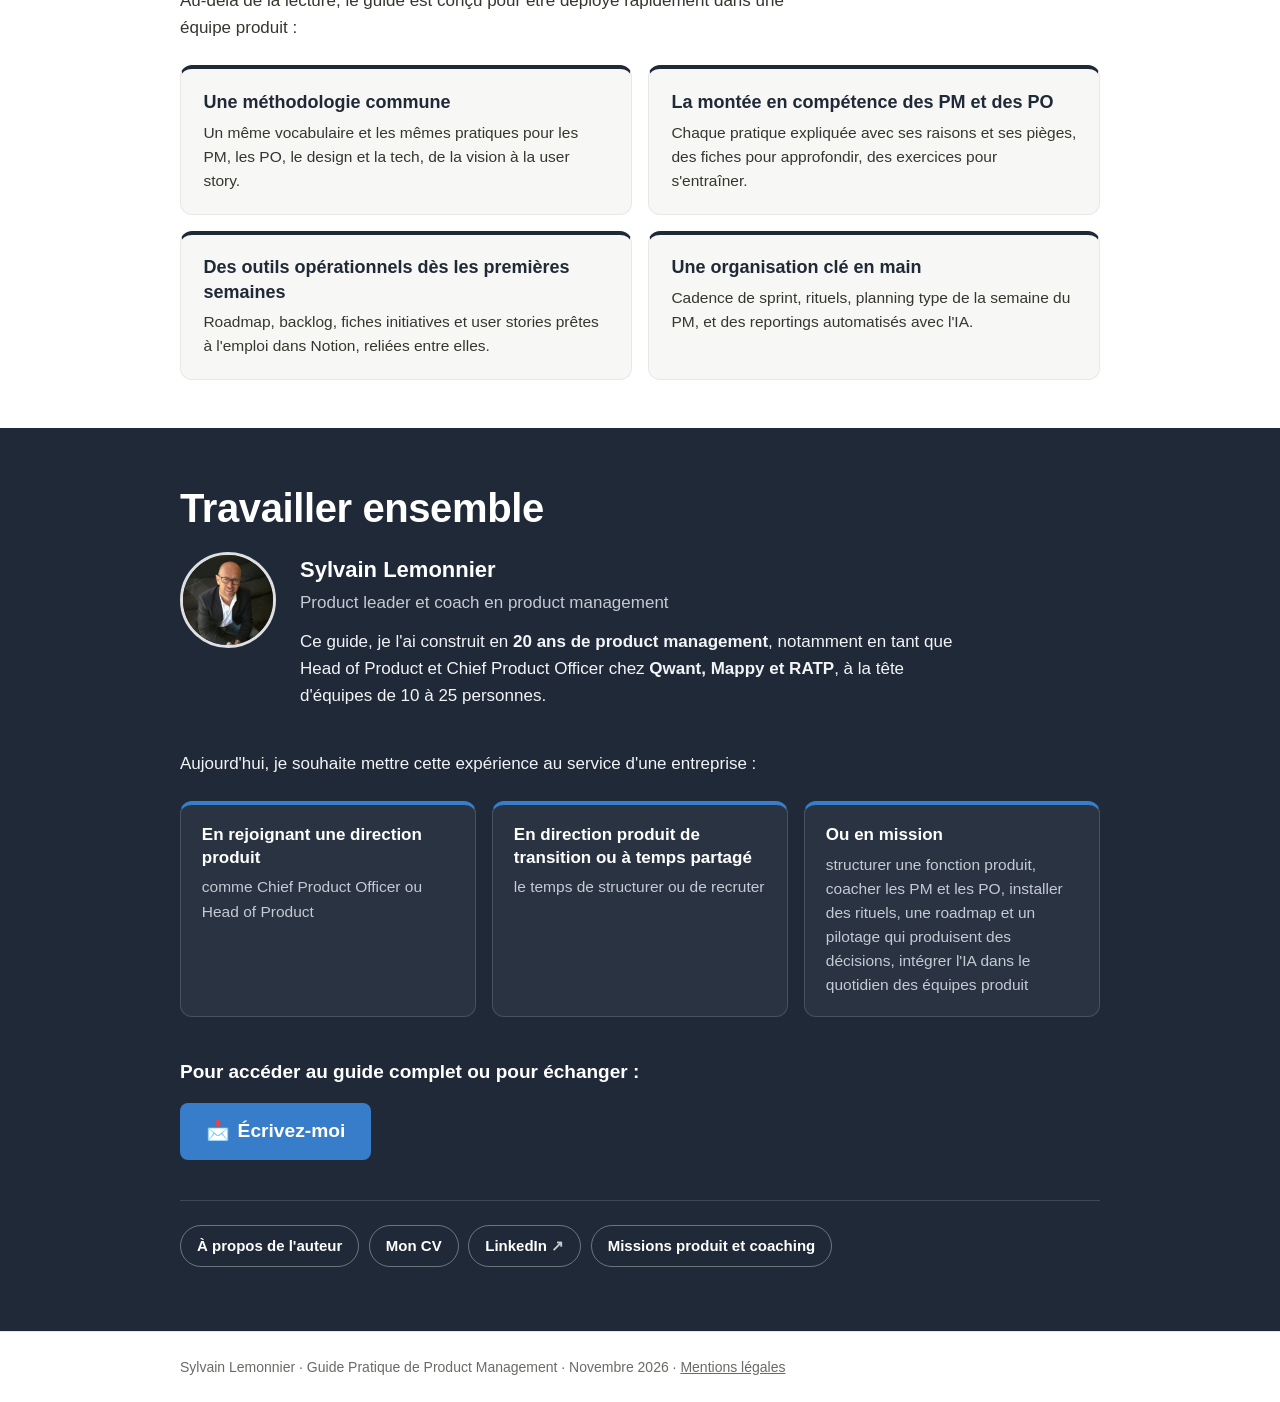
==== commit 8f76d3a4: "Accueil : titre du guide agrandi et barre fixe « Écrivez-moi » - « Guide Pratique de Product Managem" ====
--- a/index.html
+++ b/index.html
@@ -30,11 +30,21 @@
 
   <a class="lien-evitement" href="#contenu">Aller au contenu</a>
 
+  <!-- Barre fixe : apparaît quand le grand titre sort de l'écran (js/animations.js) -->
+  <div class="barre" aria-hidden="true" inert>
+    <div class="conteneur barre__contenu">
+      <a class="barre__titre" href="#">Guide Pratique de Product Management</a>
+      <a class="bouton bouton--petit" href="/contact/">
+        <span aria-hidden="true">📩</span> Écrivez-moi
+      </a>
+    </div>
+  </div>
+
   <!-- 1. Accroche -->
   <header class="hero">
     <div class="conteneur hero__grille">
       <div class="hero__texte">
-      <p class="hero__marque">Guide Pratique de Product Management</p>
+      <h1 class="hero__marque">Guide Pratique de Product Management</h1>
       <div class="hero__volets" aria-hidden="true">
         <span class="volet volet--vision"></span>
         <span class="volet volet--discovery"></span>
@@ -43,7 +53,7 @@
       </div>
       <p class="hero__auteur">Par Sylvain Lemonnier</p>
 
-      <h1 class="hero__titre">Tout le cycle produit, de la vision au delivery&nbsp;: expliqué, illustré, prêt à l'emploi</h1>
+      <p class="hero__titre">Tout le cycle produit, de la vision au delivery&nbsp;: expliqué, illustré, prêt à l'emploi</p>
 
       <p class="hero__bandeau">Ces pages sont une présentation rapide du guide, la version complète est accessible sur demande.</p>
 
--- a/css/style.css
+++ b/css/style.css
@@ -51,6 +51,7 @@
 
 html {
   -webkit-text-size-adjust: 100%;
+  scroll-padding-top: 4.5rem;   /* l'élément ciblé ne passe pas sous la barre fixe de l'accueil */
 }
 
 body {
@@ -78,7 +79,7 @@
   position: absolute;
   top: 0.5rem;
   left: 0.5rem;
-  z-index: 10;
+  z-index: 30;   /* au-dessus de la barre fixe */
   padding: 0.6rem 1rem;
   border-radius: 0.5rem;
   background: #FFFFFF;
@@ -139,12 +140,14 @@
   position: relative; /* passe au-dessus des cercles */
 }
 
+/* Titre du guide : le titre principal de la page */
 .hero__marque {
   margin: 0;
-  font-size: 0.8125rem;
-  font-weight: 700;
-  letter-spacing: 0.22em;
-  text-transform: uppercase;
+  font-size: 2.25rem;
+  line-height: 1.1;
+  font-weight: 800;
+  letter-spacing: -0.015em;
+  color: #FFFFFF;
 }
 
 .hero__volets {
@@ -173,13 +176,63 @@
   color: var(--nuit-discret);
 }
 
+/* Slogan, en sous-titre */
 .hero__titre {
-  margin: 2.5rem 0 1.25rem;
-  font-size: 1.875rem;
-  line-height: 1.2;
+  margin: 2rem 0 1.25rem;
+  font-size: 1.375rem;
+  line-height: 1.3;
+  font-weight: 600;
+  max-width: 22em;
+}
+
+/* ---------- Barre fixe (accueil) ----------
+   Cachée au chargement ; js/animations.js ajoute « barre--visible »
+   quand le grand titre sort de l'écran. */
+.barre {
+  position: fixed;
+  top: 0;
+  left: 0;
+  right: 0;
+  z-index: 20;
+  background: rgba(31, 41, 55, 0.96);   /* bleu nuit, très légèrement translucide */
+  box-shadow: 0 2px 12px rgba(0, 0, 0, 0.25);
+  transform: translateY(-110%);
+  visibility: hidden;
+  transition: transform 0.25s ease, visibility 0s linear 0.25s;
+}
+
+.barre--visible {
+  transform: none;
+  visibility: visible;
+  transition: transform 0.25s ease;
+}
+
+.barre__contenu {
+  display: flex;
+  align-items: center;
+  justify-content: space-between;
+  gap: 1rem;
+  min-height: 3.5rem;
+  padding-top: 0.4rem;
+  padding-bottom: 0.4rem;
+}
+
+.barre__titre {
+  font-size: 0.9375rem;
+  line-height: 1.25;
   font-weight: 700;
-  letter-spacing: -0.01em;
-  max-width: 22em;
+  color: #FFFFFF;
+  text-decoration: none;
+}
+
+.barre__titre:hover {
+  text-decoration: underline;
+}
+
+.barre .bouton--petit {   /* « .barre » : passe avant la règle .bouton, plus bas dans le fichier */
+  flex-shrink: 0;
+  padding: 0.5rem 1rem;
+  font-size: 0.9375rem;
 }
 
 .hero__bandeau {
@@ -2402,11 +2455,15 @@
   }
 
   .hero__marque {
-    font-size: 0.9375rem;
+    font-size: 3.25rem;
   }
 
   .hero__titre {
-    font-size: 2.75rem;
+    font-size: 1.75rem;
+  }
+
+  .barre__titre {
+    font-size: 1.0625rem;
   }
 
   .hero__bandeau {
@@ -2626,7 +2683,7 @@
   }
 
   .hero__titre {
-    font-size: 2.375rem;
+    font-size: 1.625rem;
   }
 
   .hero__vitrine {
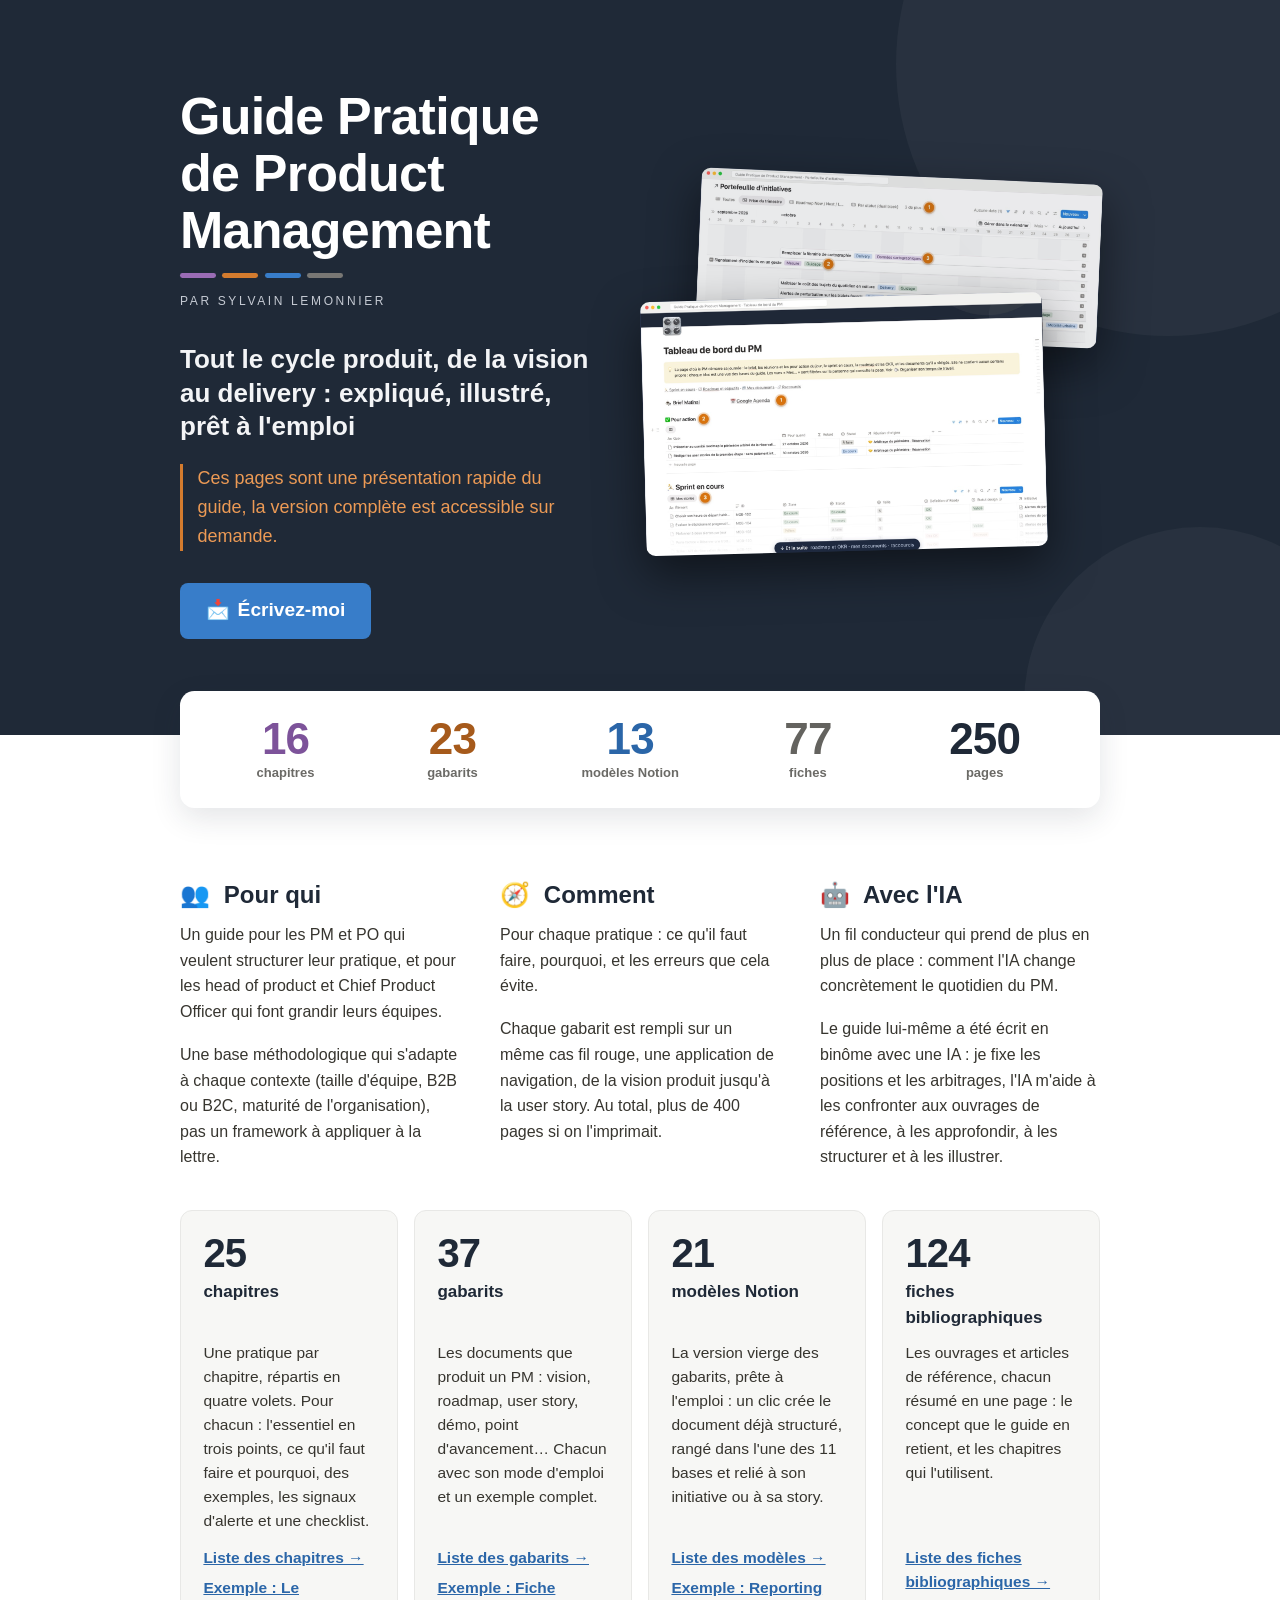
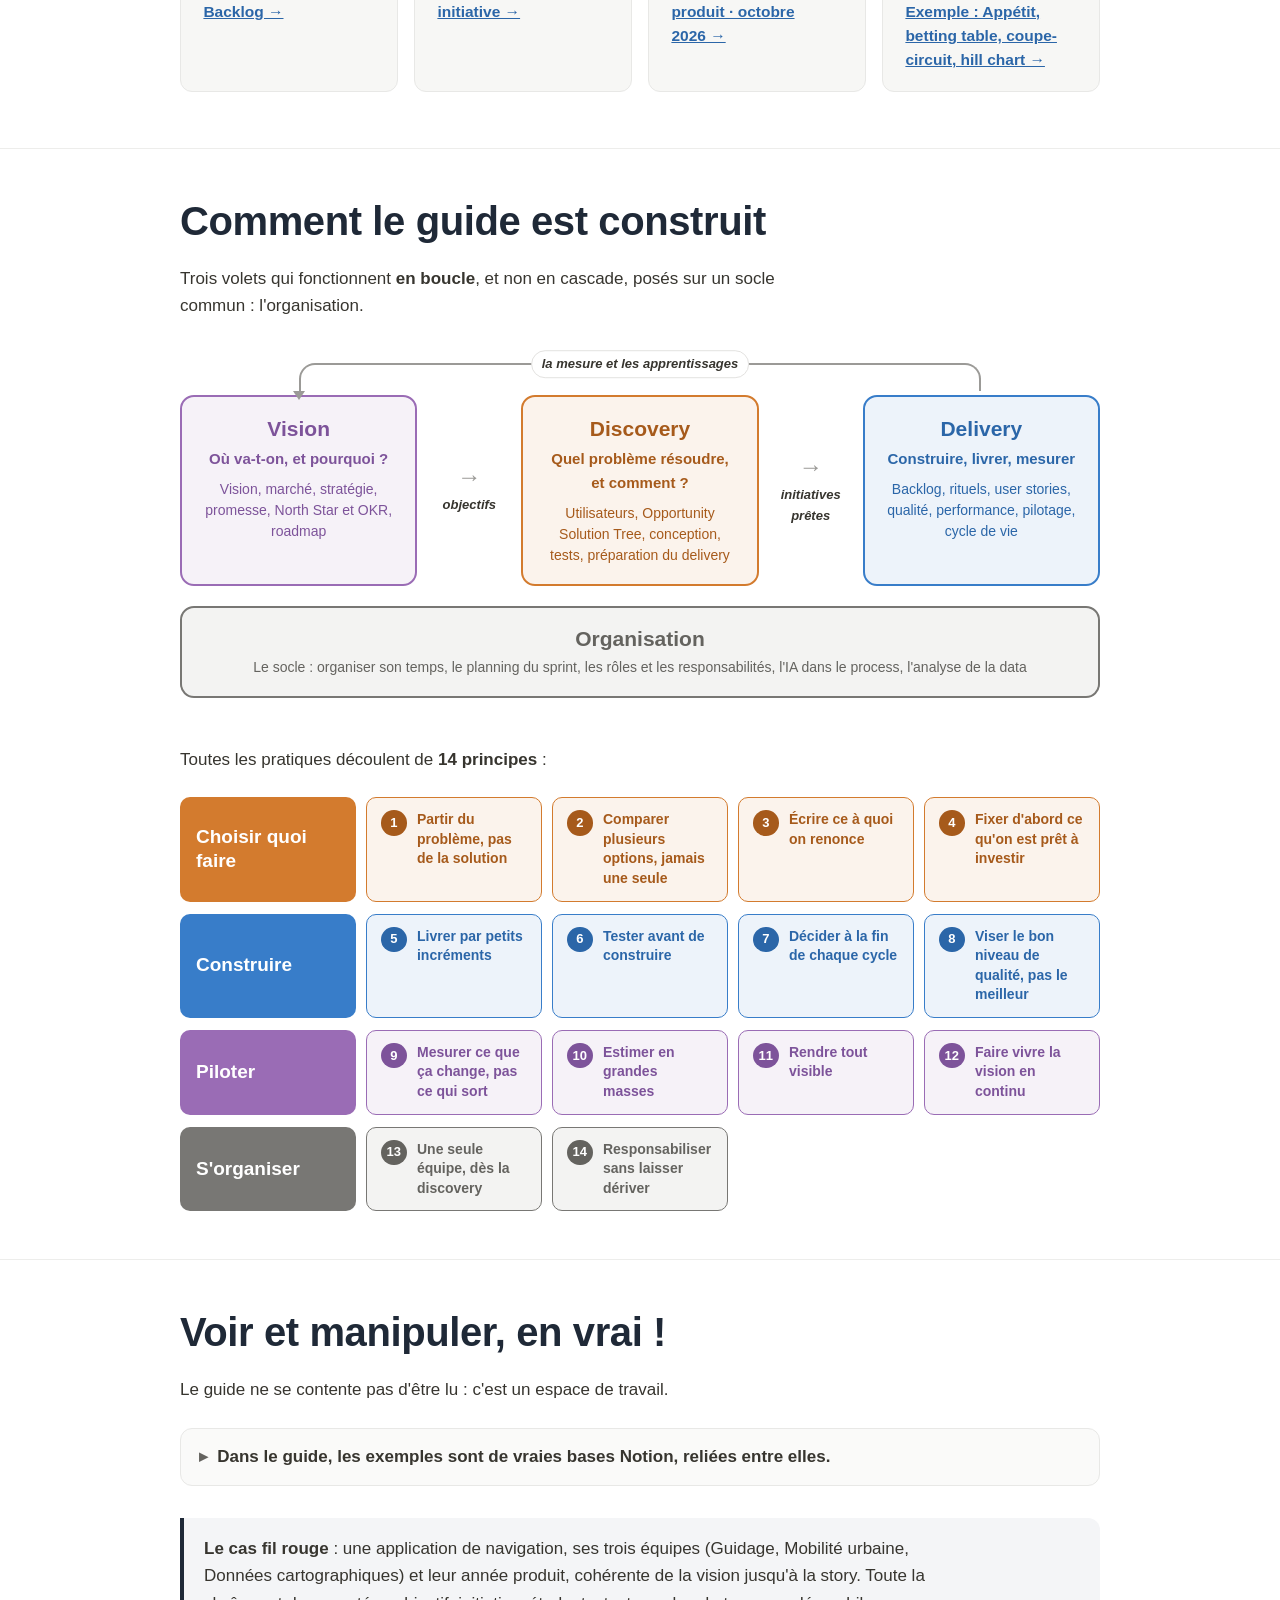
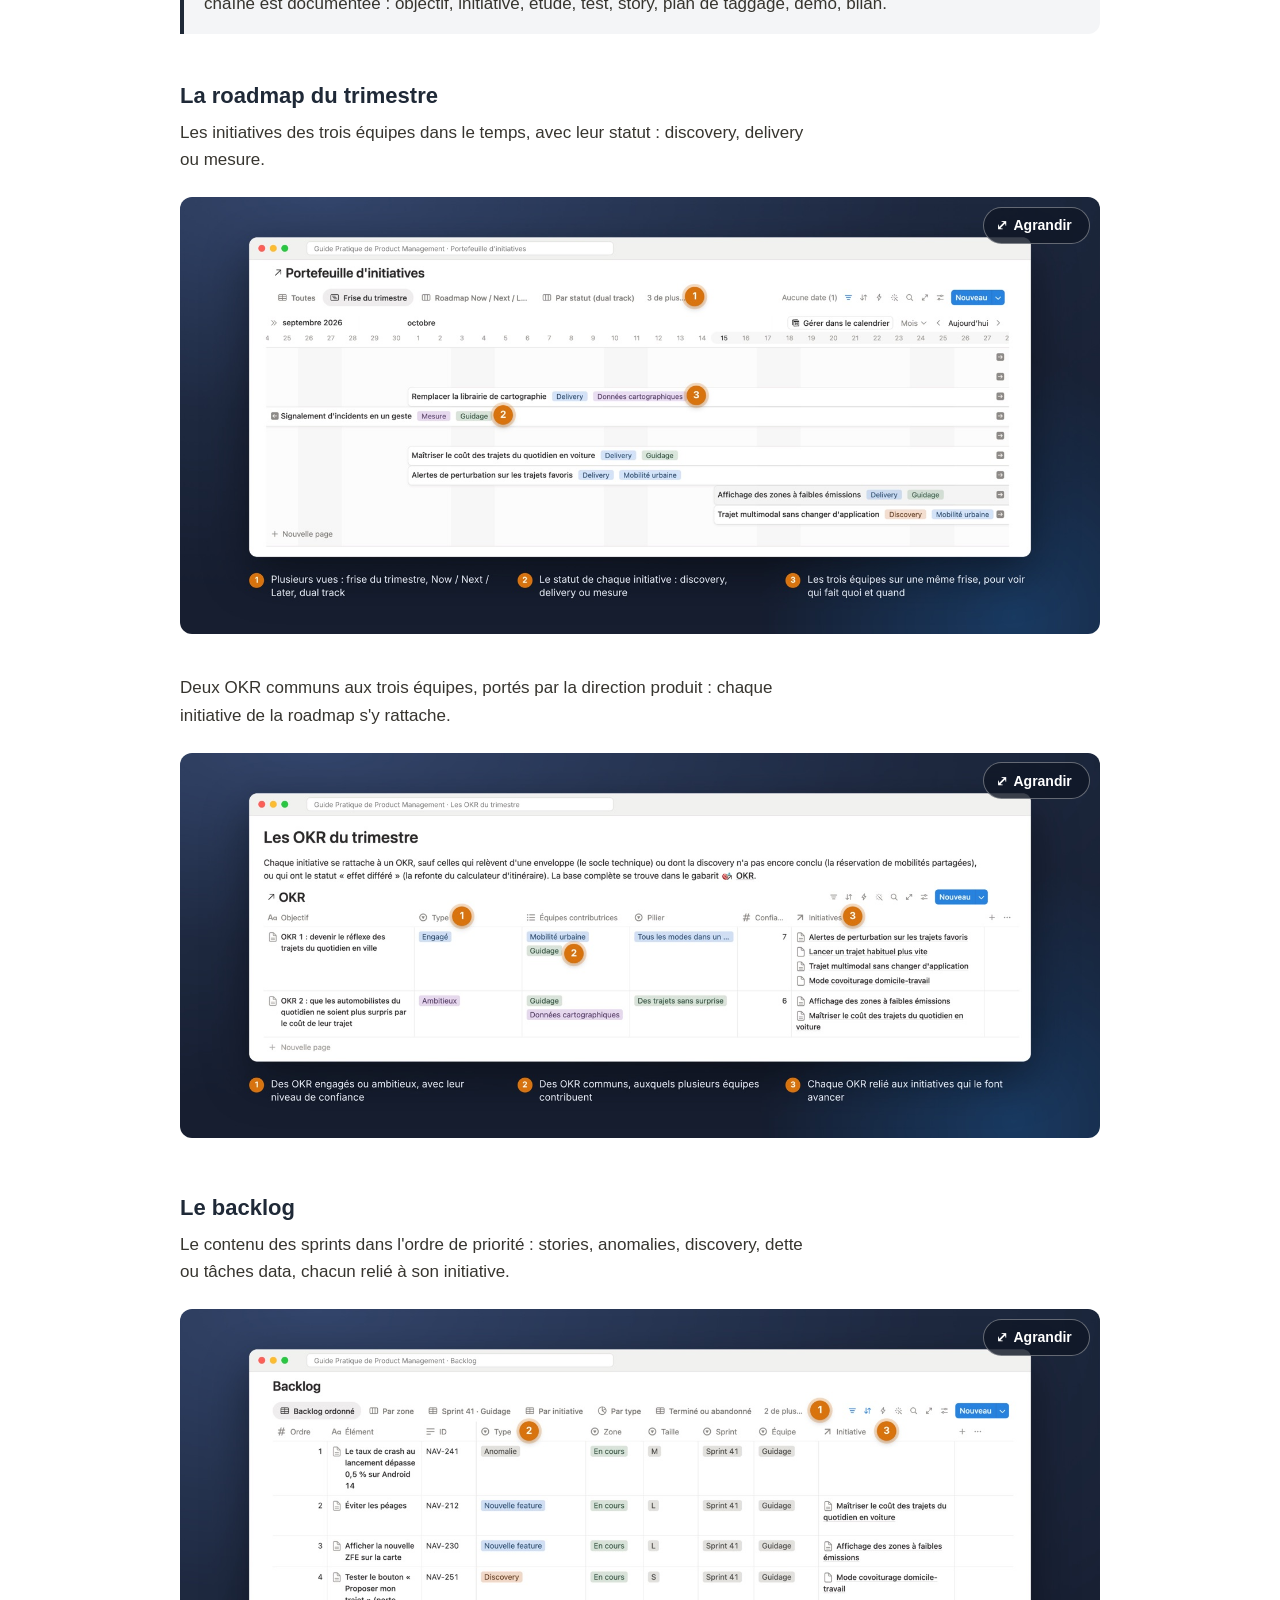
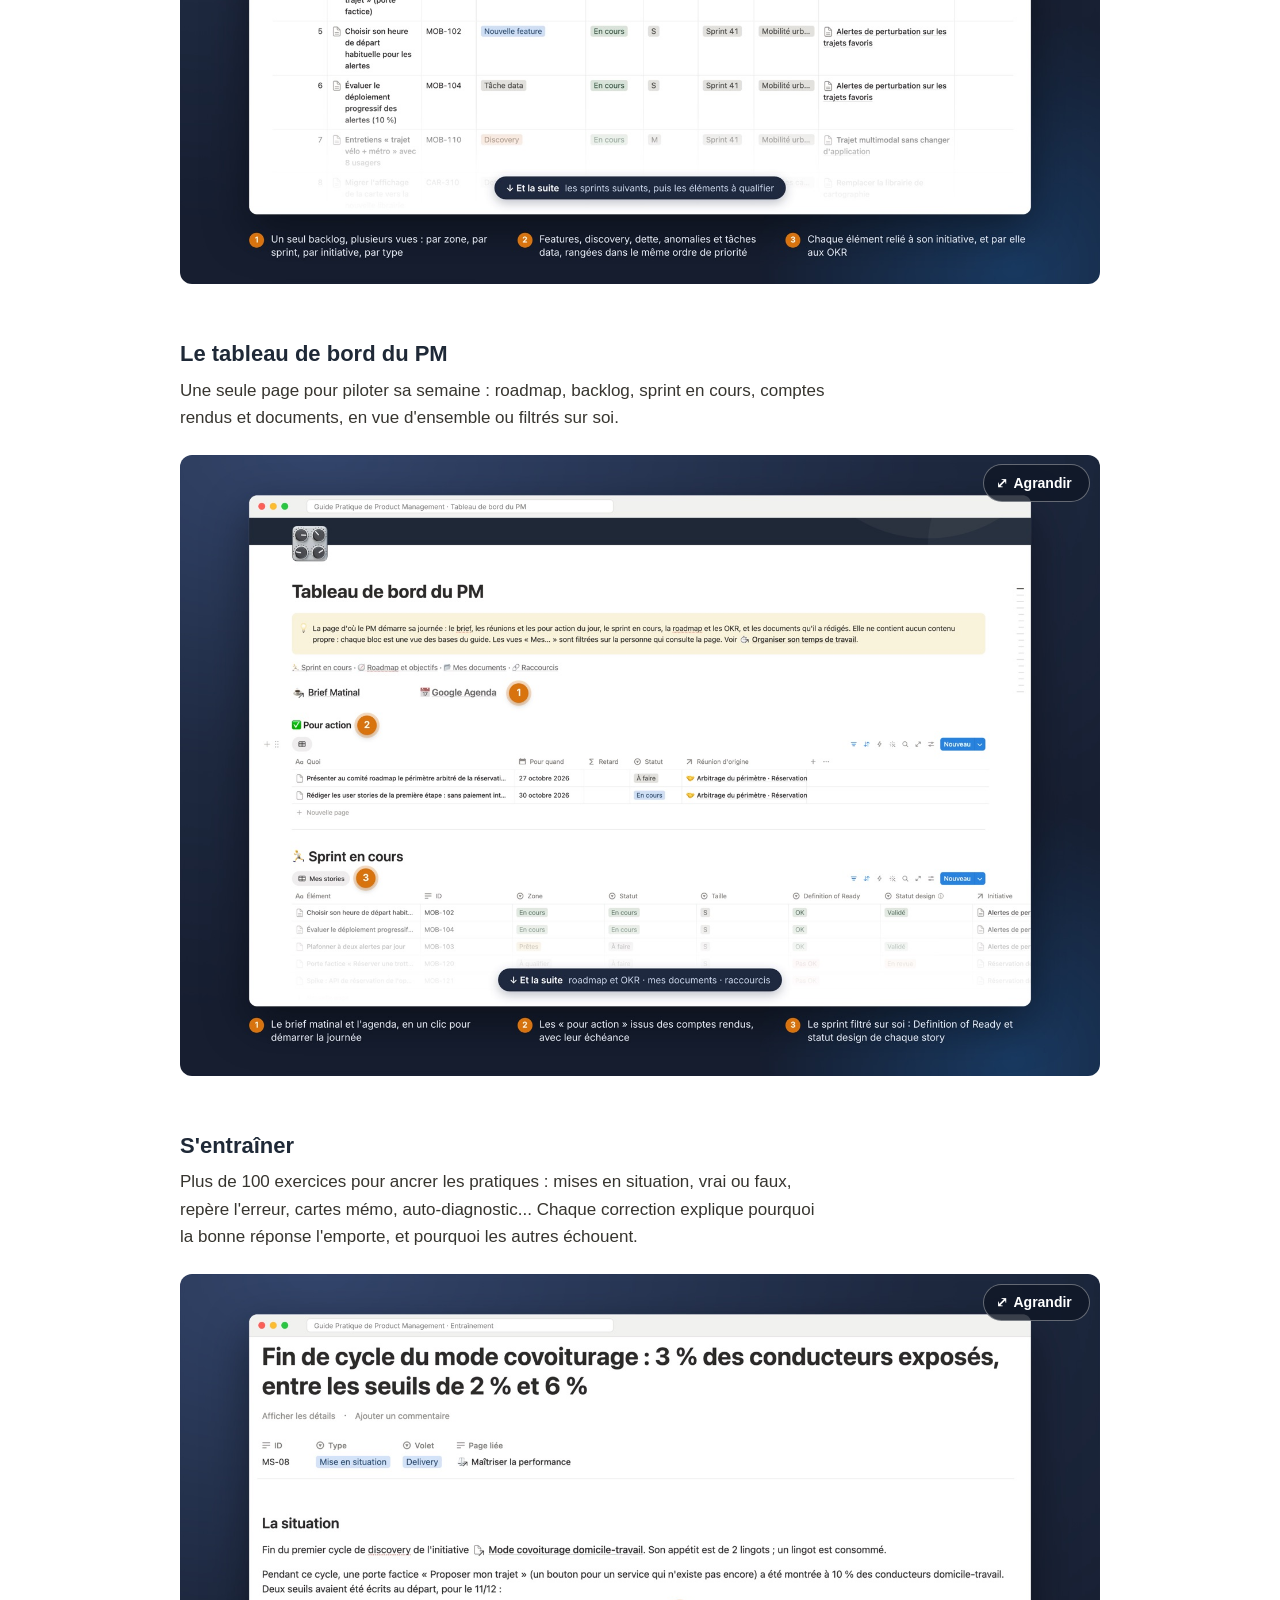
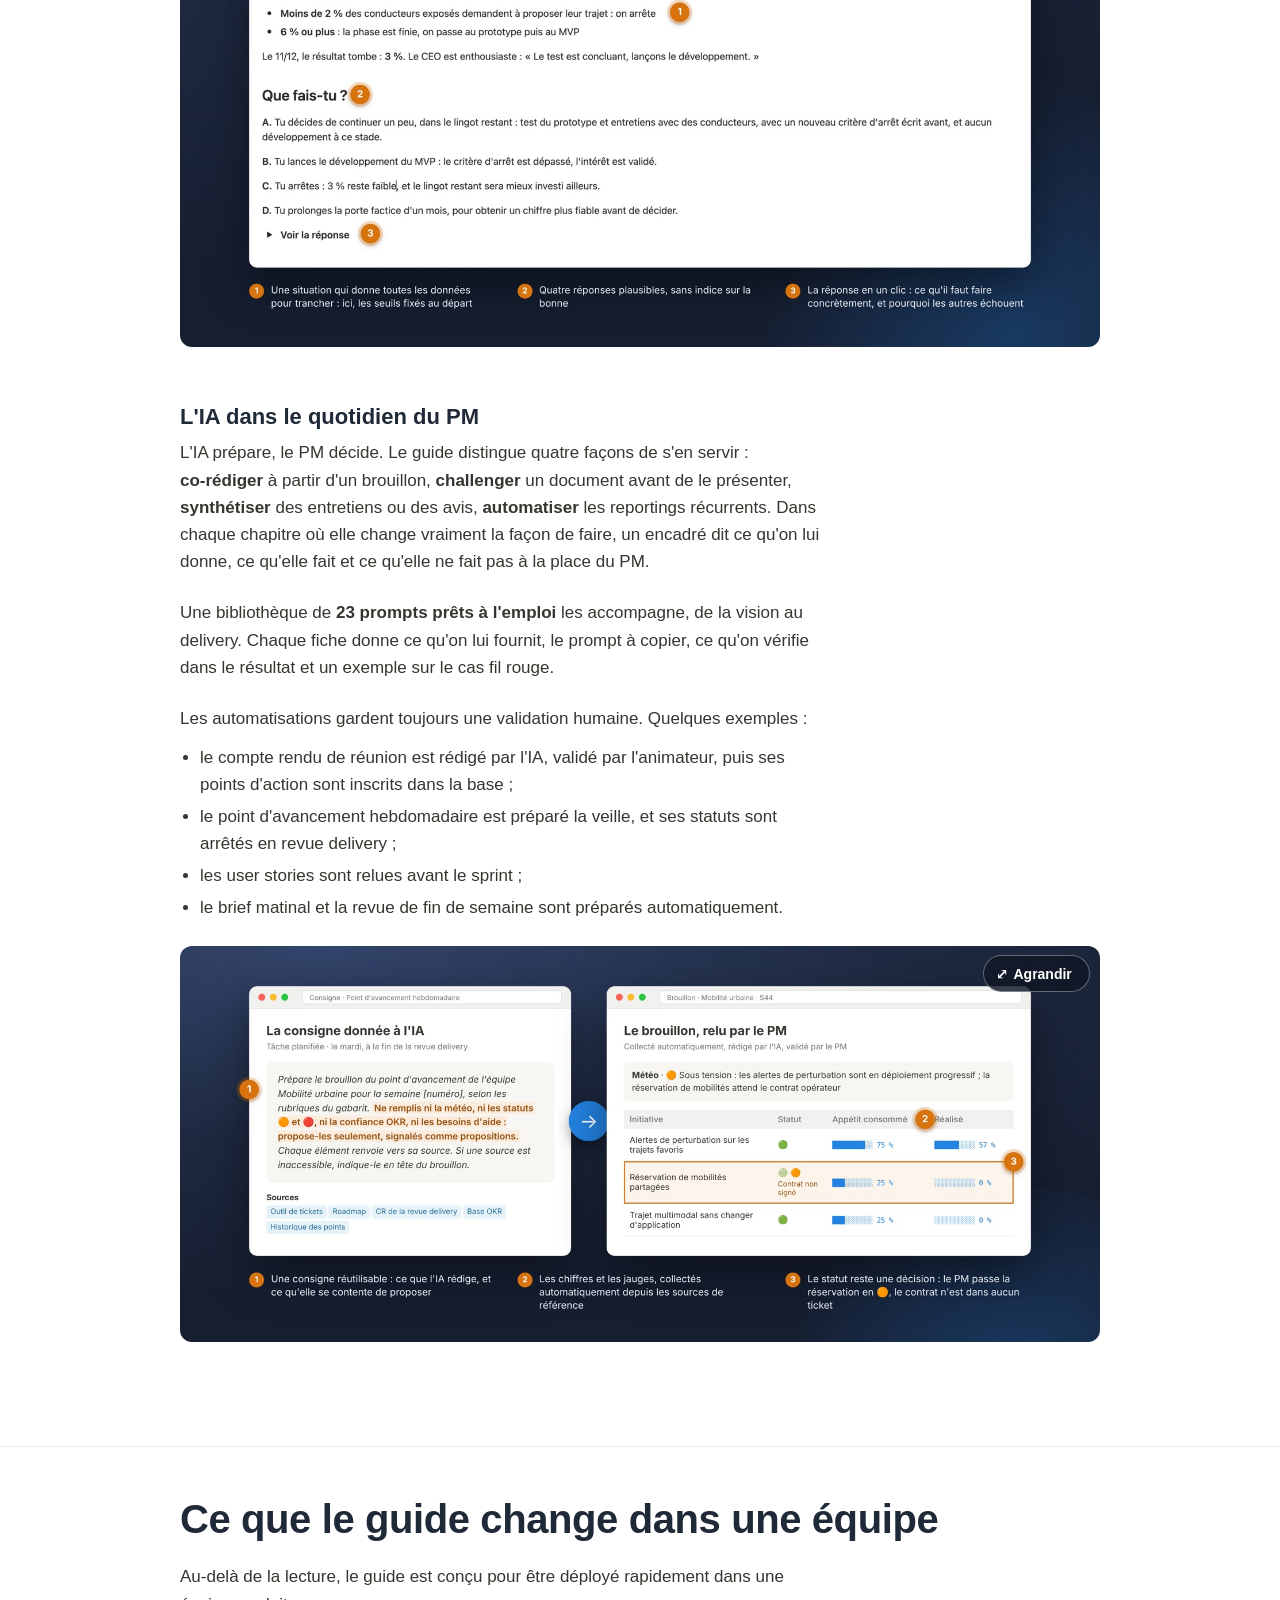
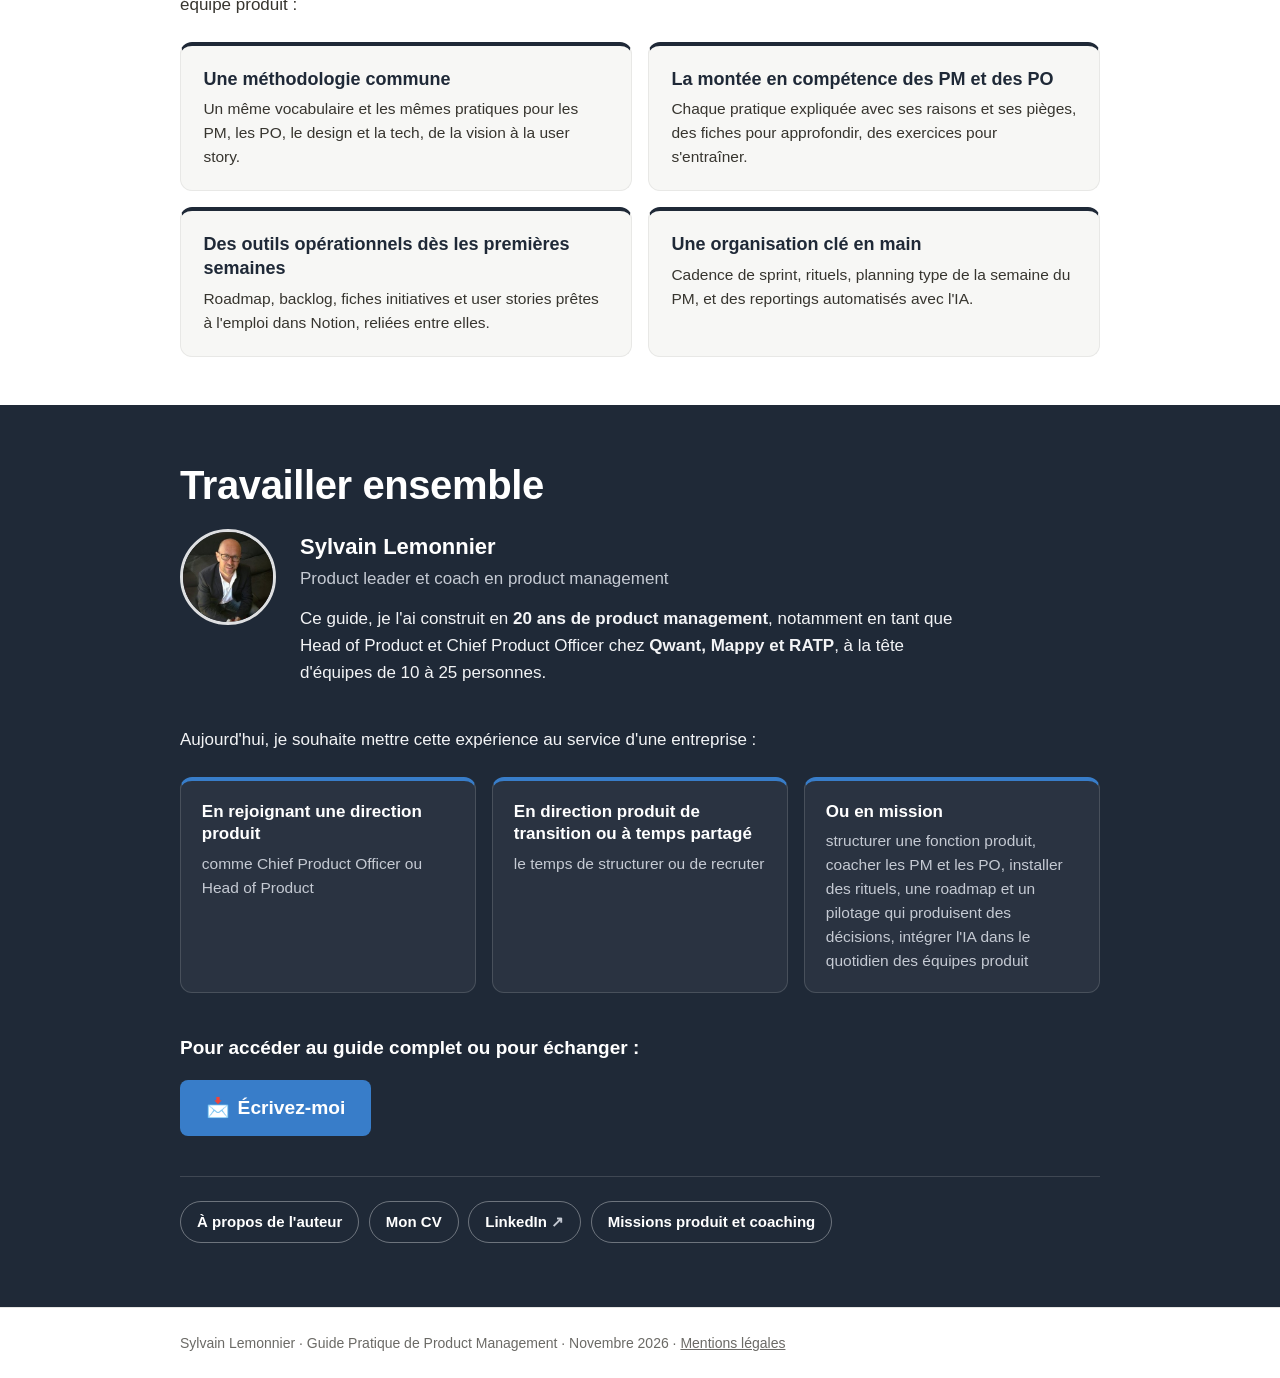
==== commit 68e920b7: "Accueil : « espace de travail » reformulé en une phrase « Le guide ne se contente pas d'être lu : c'" ====
--- a/index.html
+++ b/index.html
@@ -236,10 +236,7 @@
       <div class="conteneur">
         <h2 id="titre-manipuler" class="section__titre">Voir et manipuler, en vrai&nbsp;!</h2>
 
-        <p class="section__texte">Le guide ne se lit pas seulement, il s'utilise&nbsp;:</p>
-        <ul class="section__liste">
-          <li>Il fonctionne comme un espace de travail.</li>
-        </ul>
+        <p class="section__texte">Le guide ne se contente pas d'être lu&nbsp;: c'est un espace de travail.</p>
 
         <details class="depliant">
           <summary>Dans le guide, les exemples sont de vraies bases Notion, reliées entre elles.</summary>
--- a/css/style.css
+++ b/css/style.css
@@ -327,9 +327,9 @@
 }
 
 .intro__titre {
-  margin: 0 0 0.6rem;
-  font-size: 1.1875rem;
-  line-height: 1.3;
+  margin: 0 0 0.75rem;
+  font-size: 1.5rem;   /* nettement plus grand que le texte, plus petit que les titres de section */
+  line-height: 1.25;
   color: var(--nuit);
 }
 
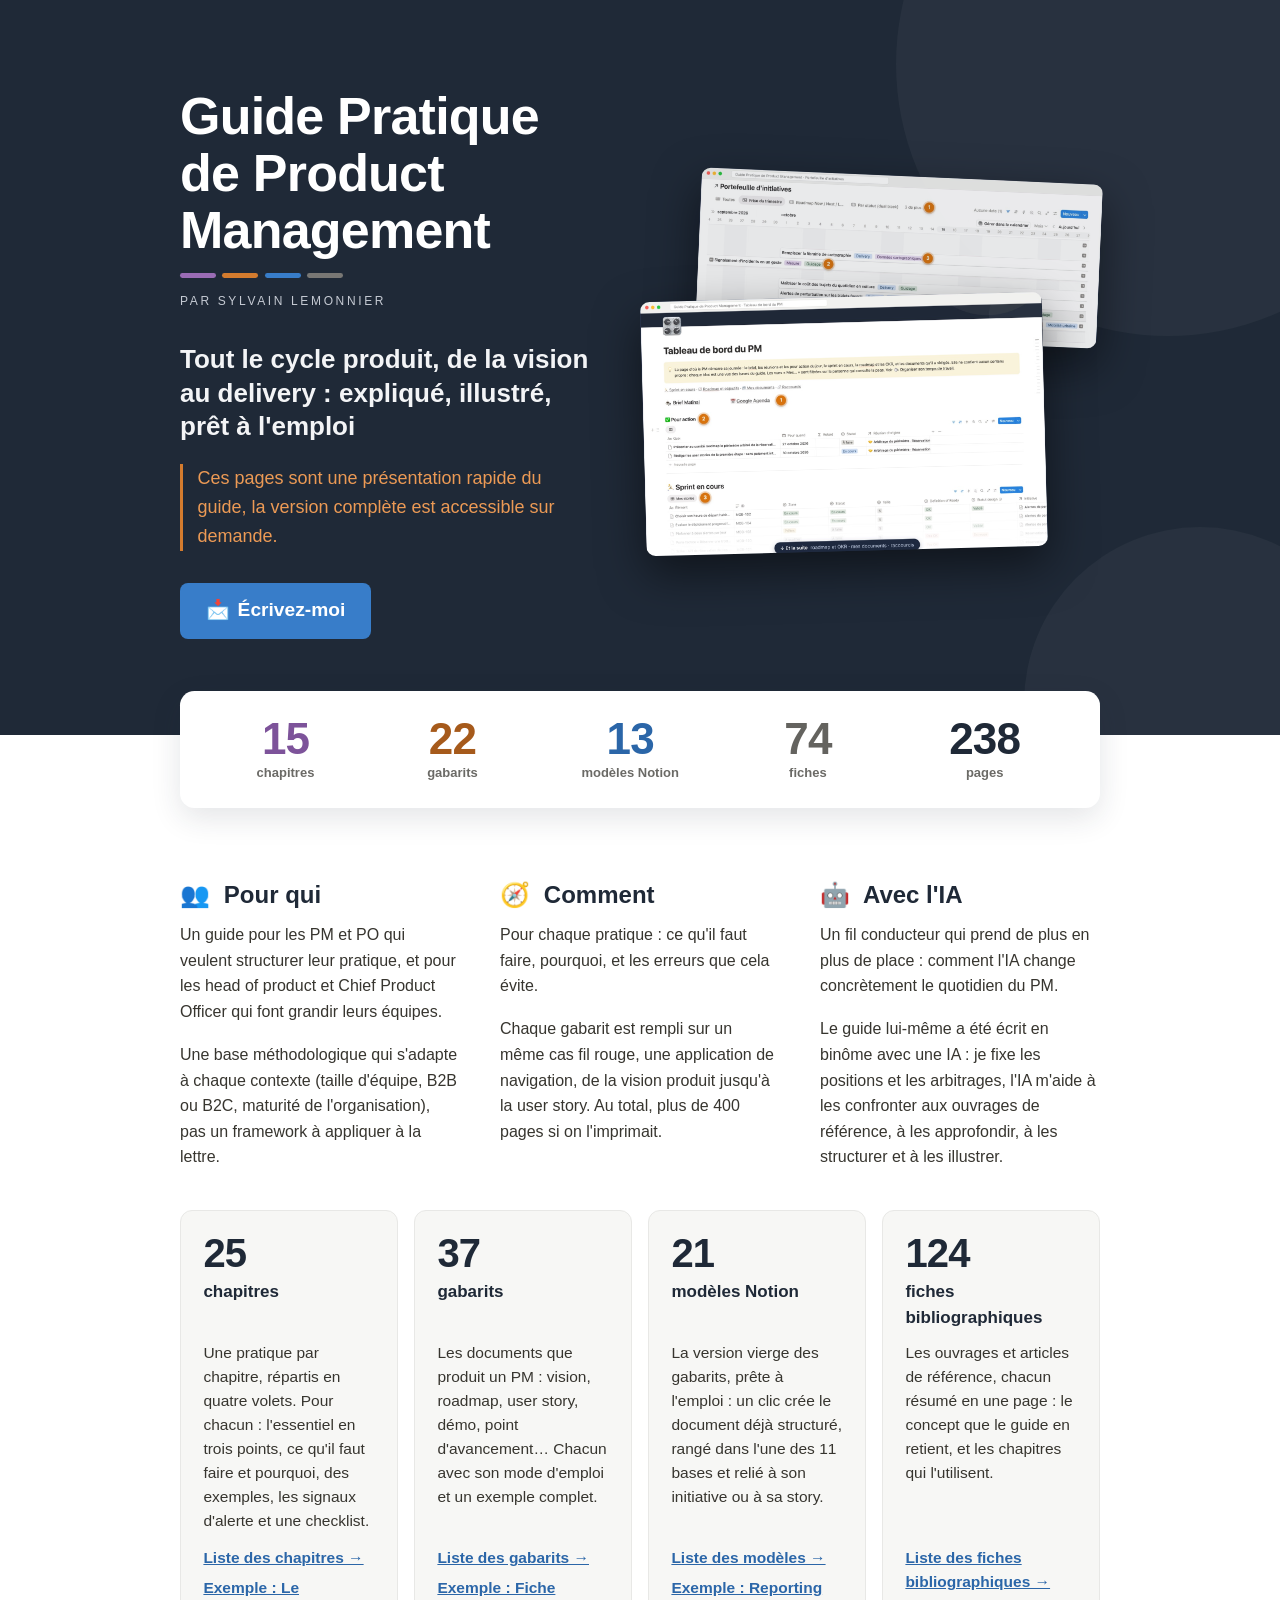
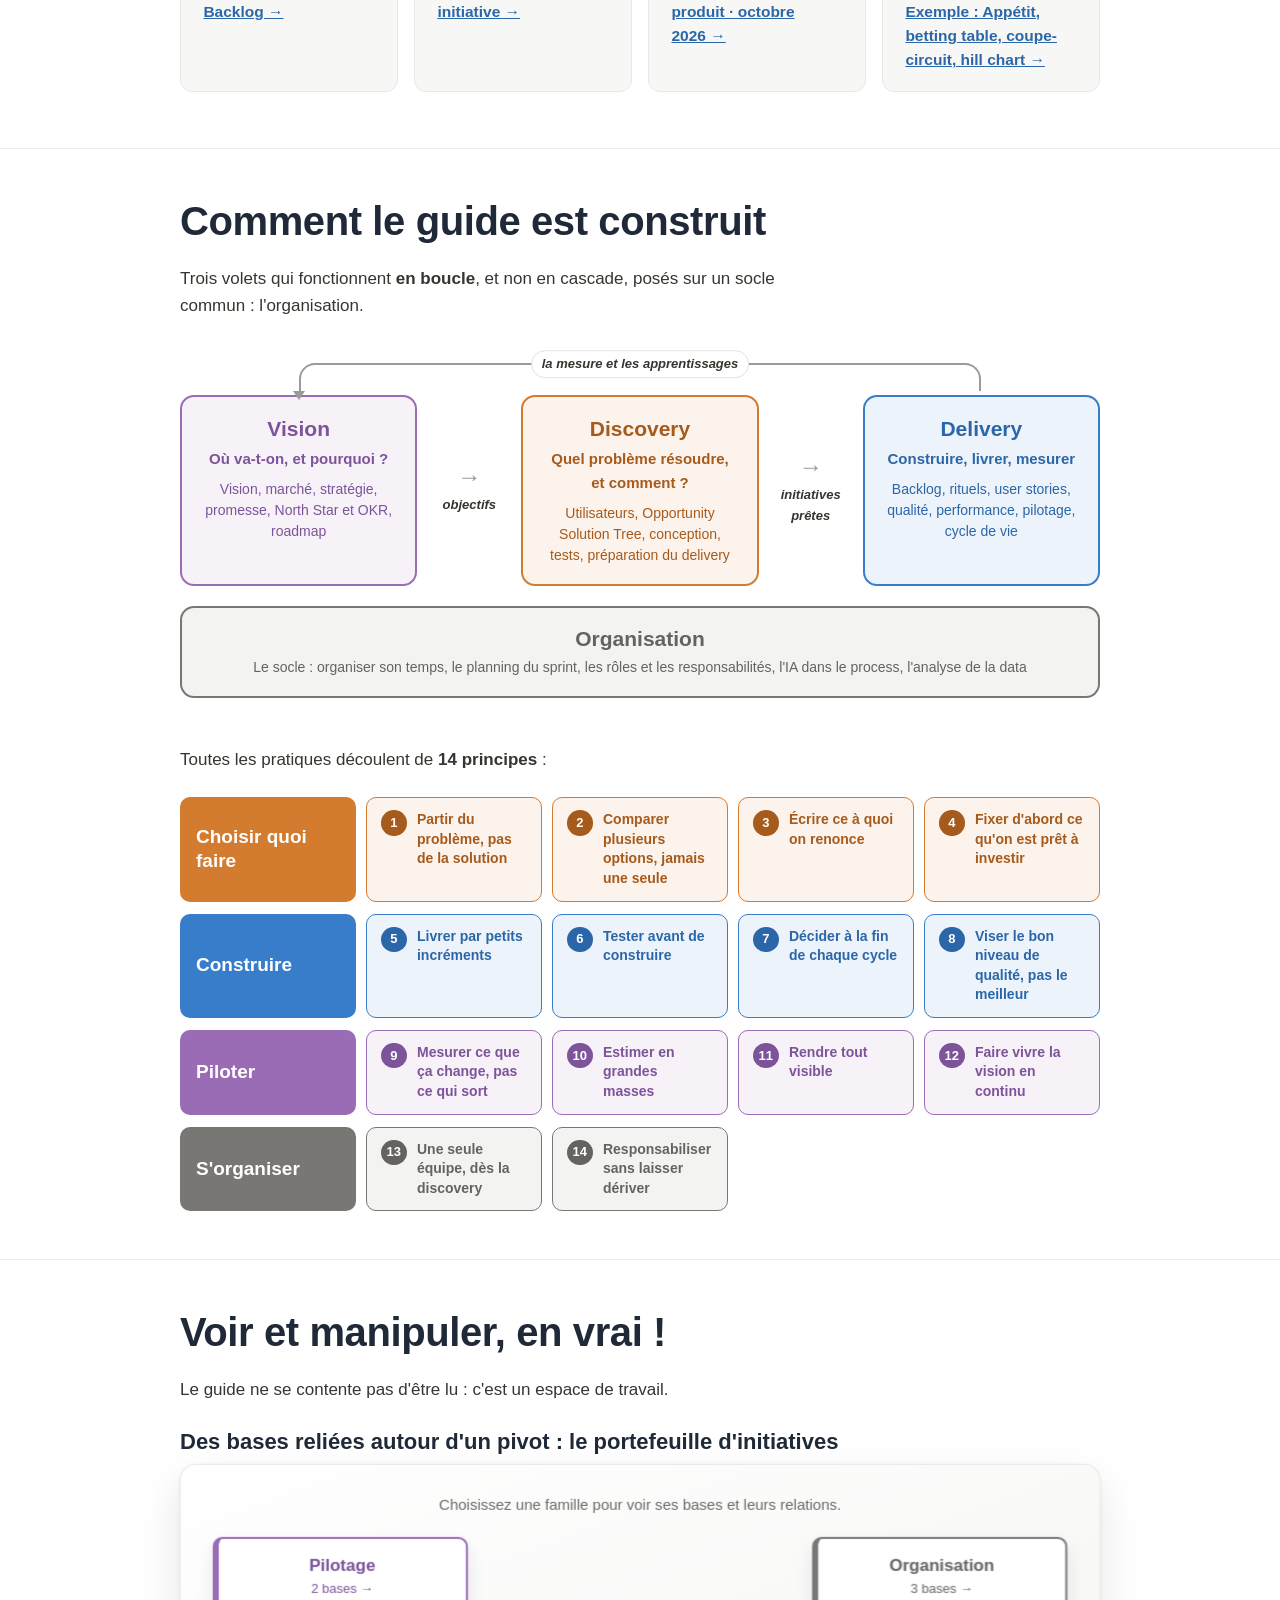
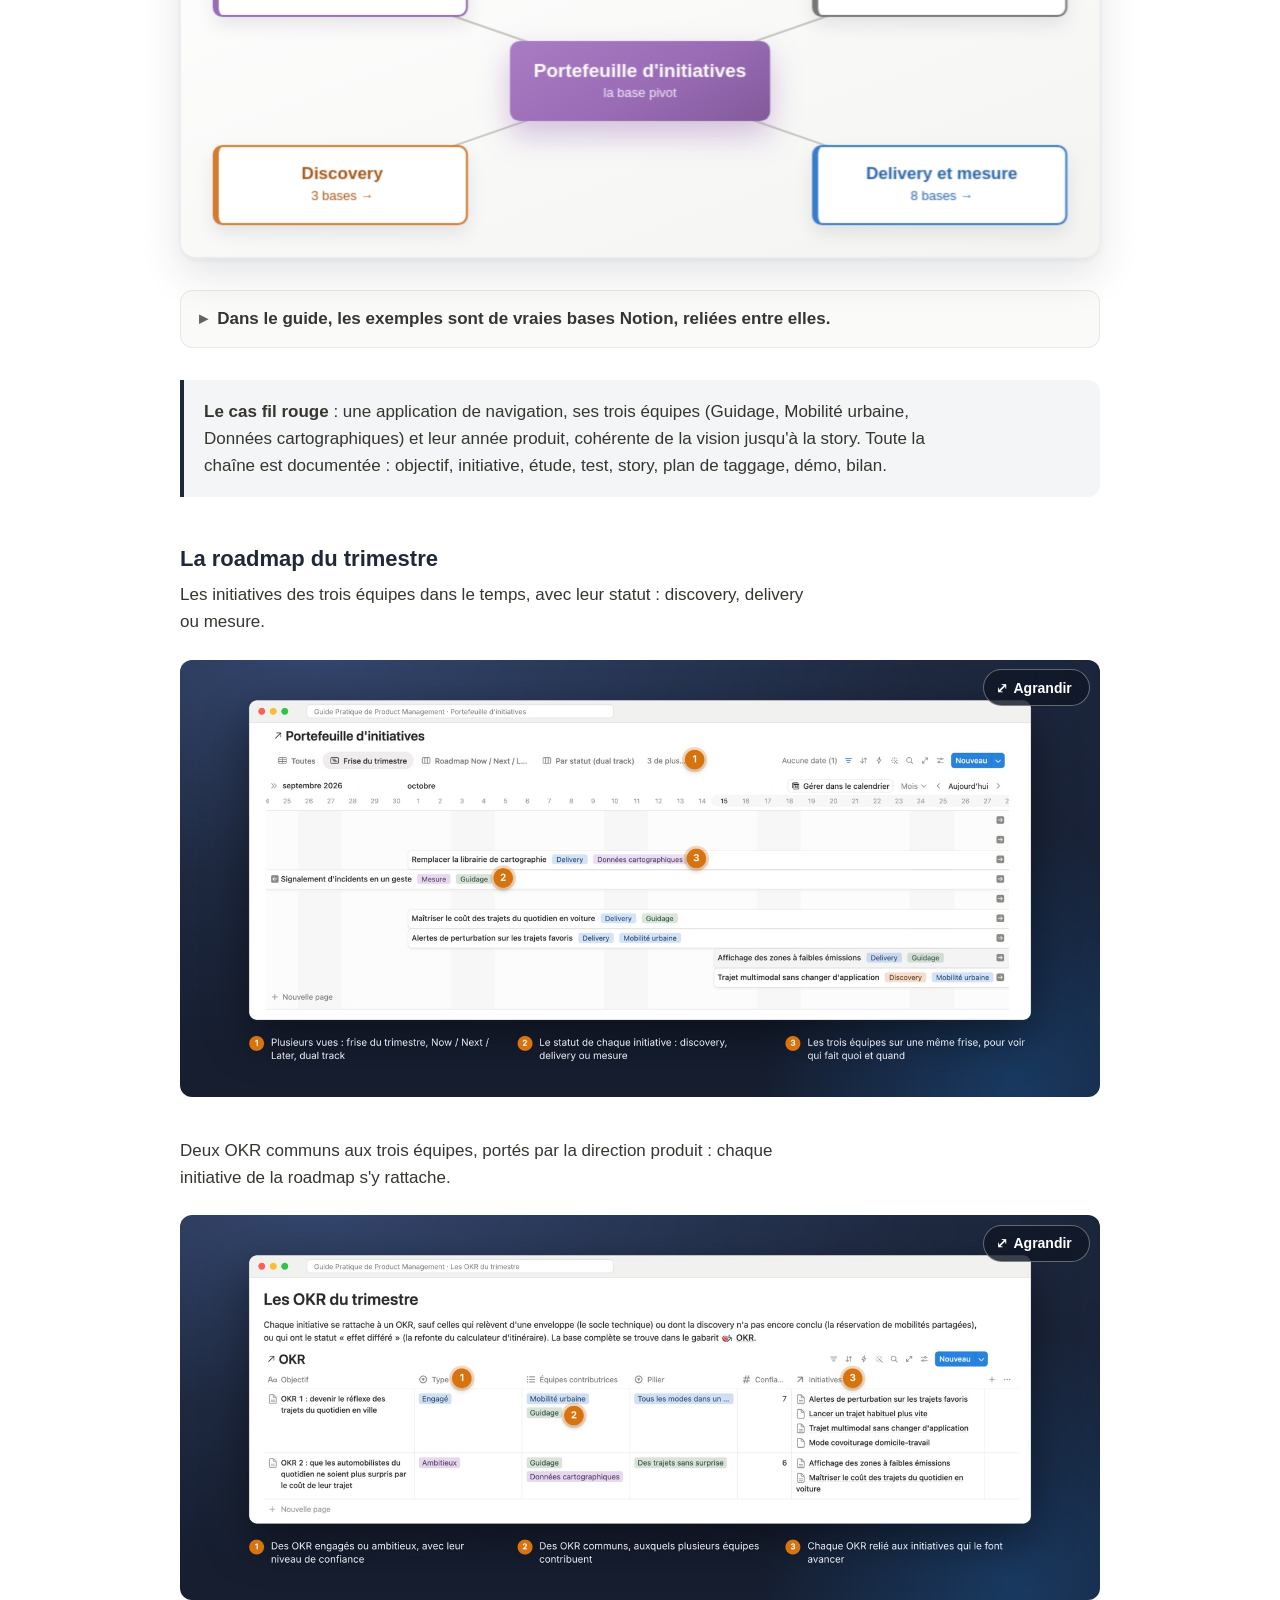
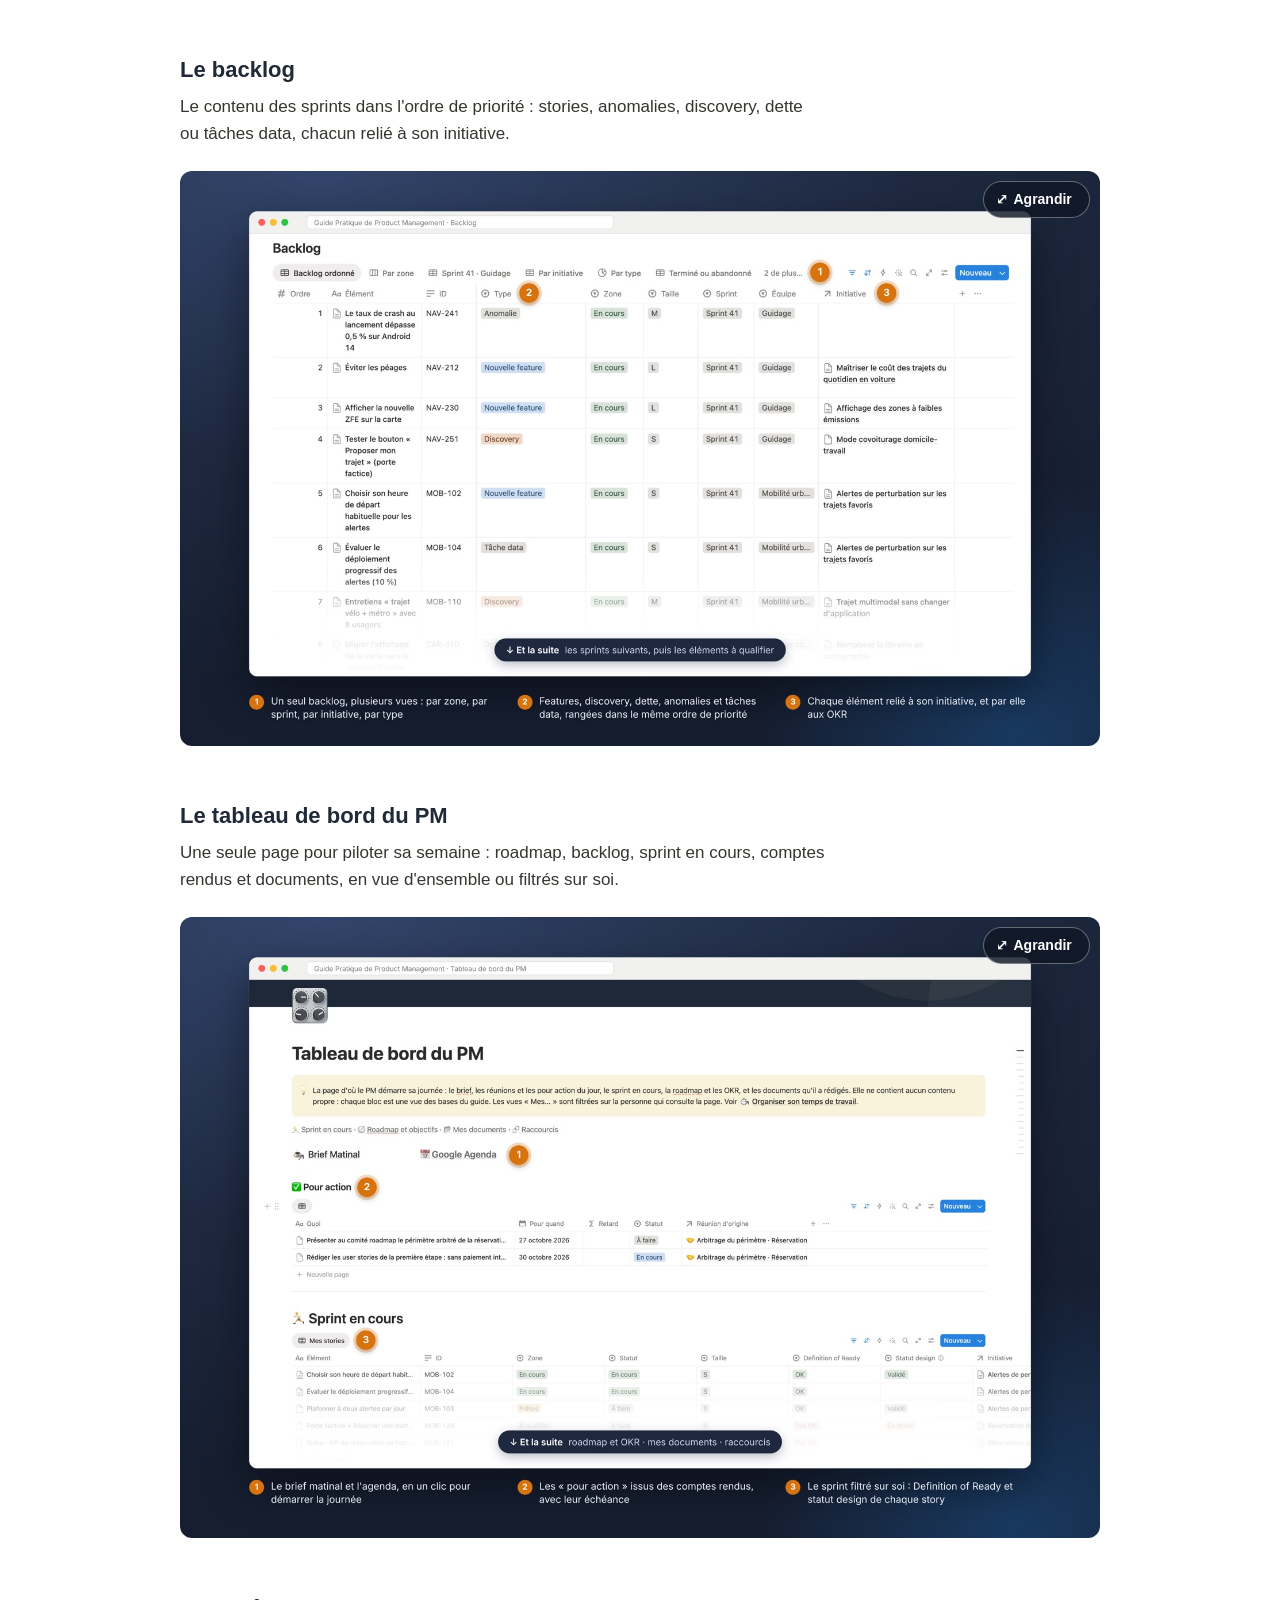
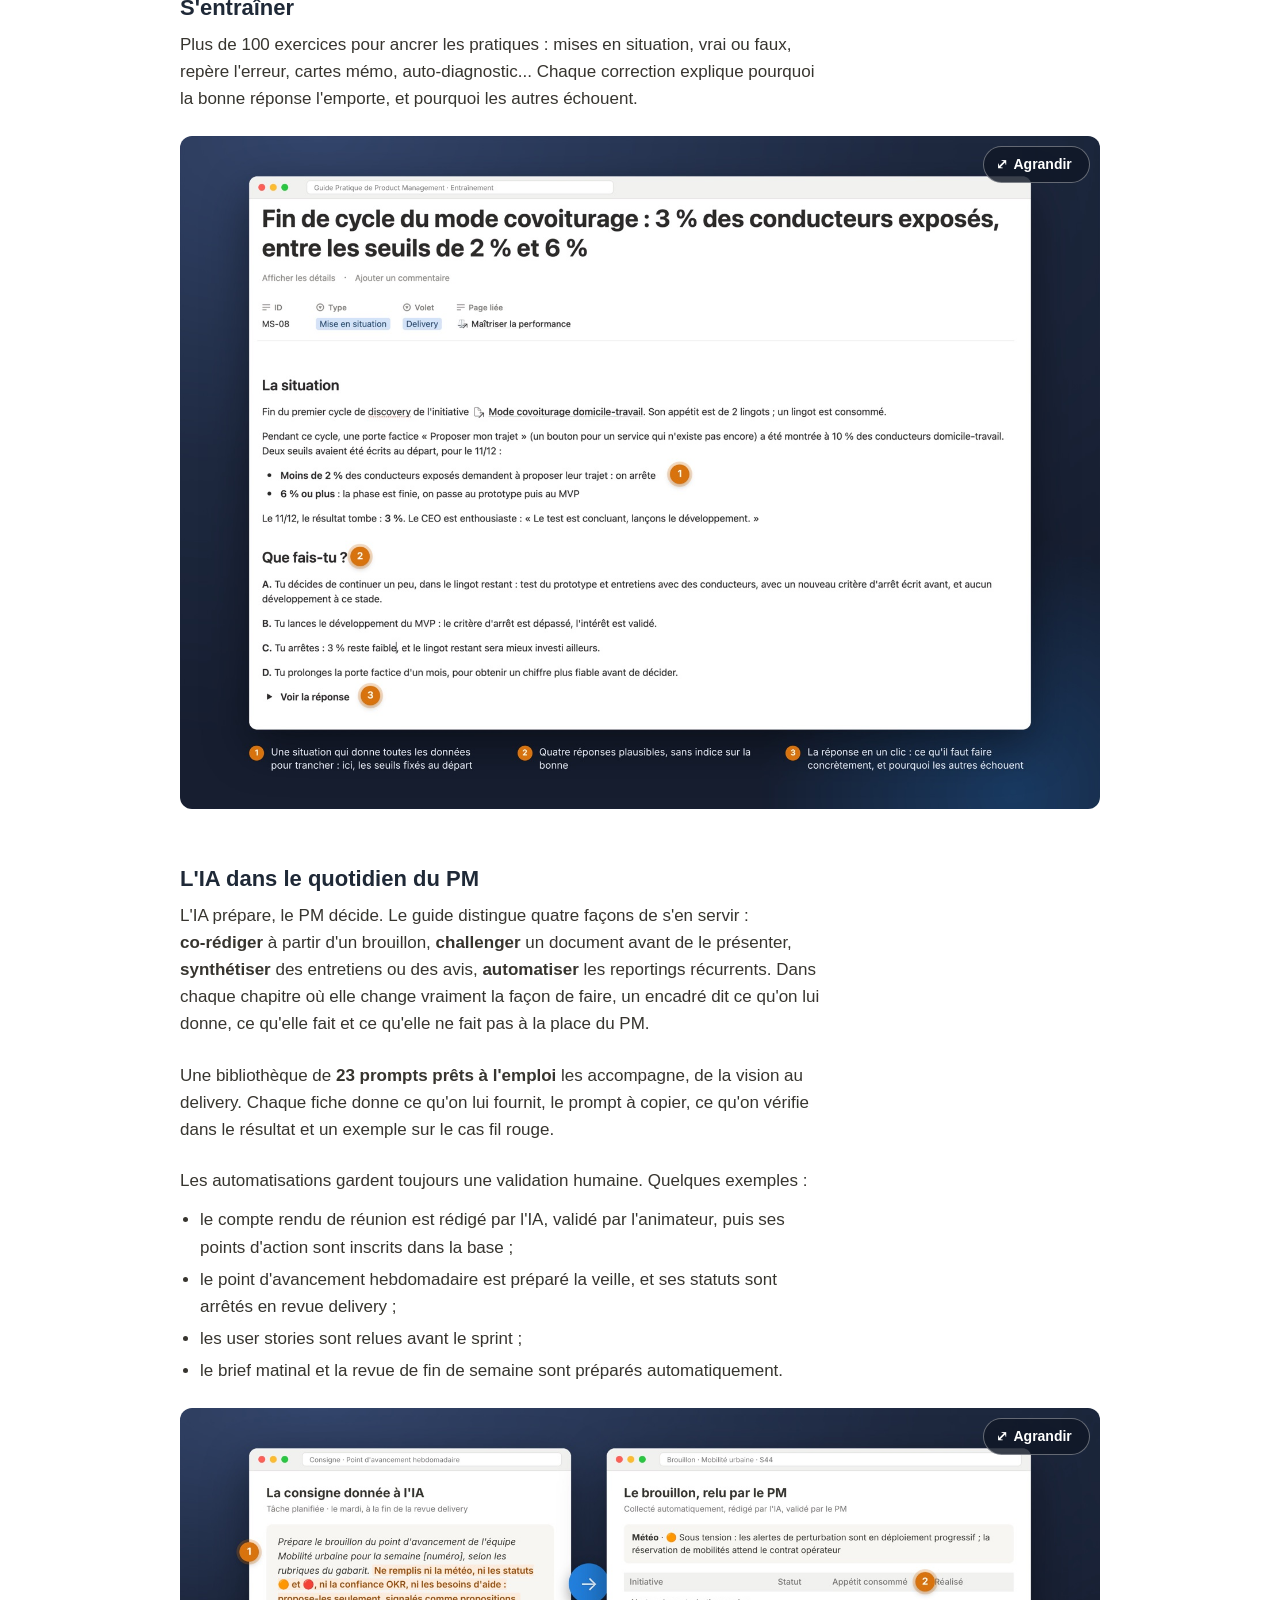
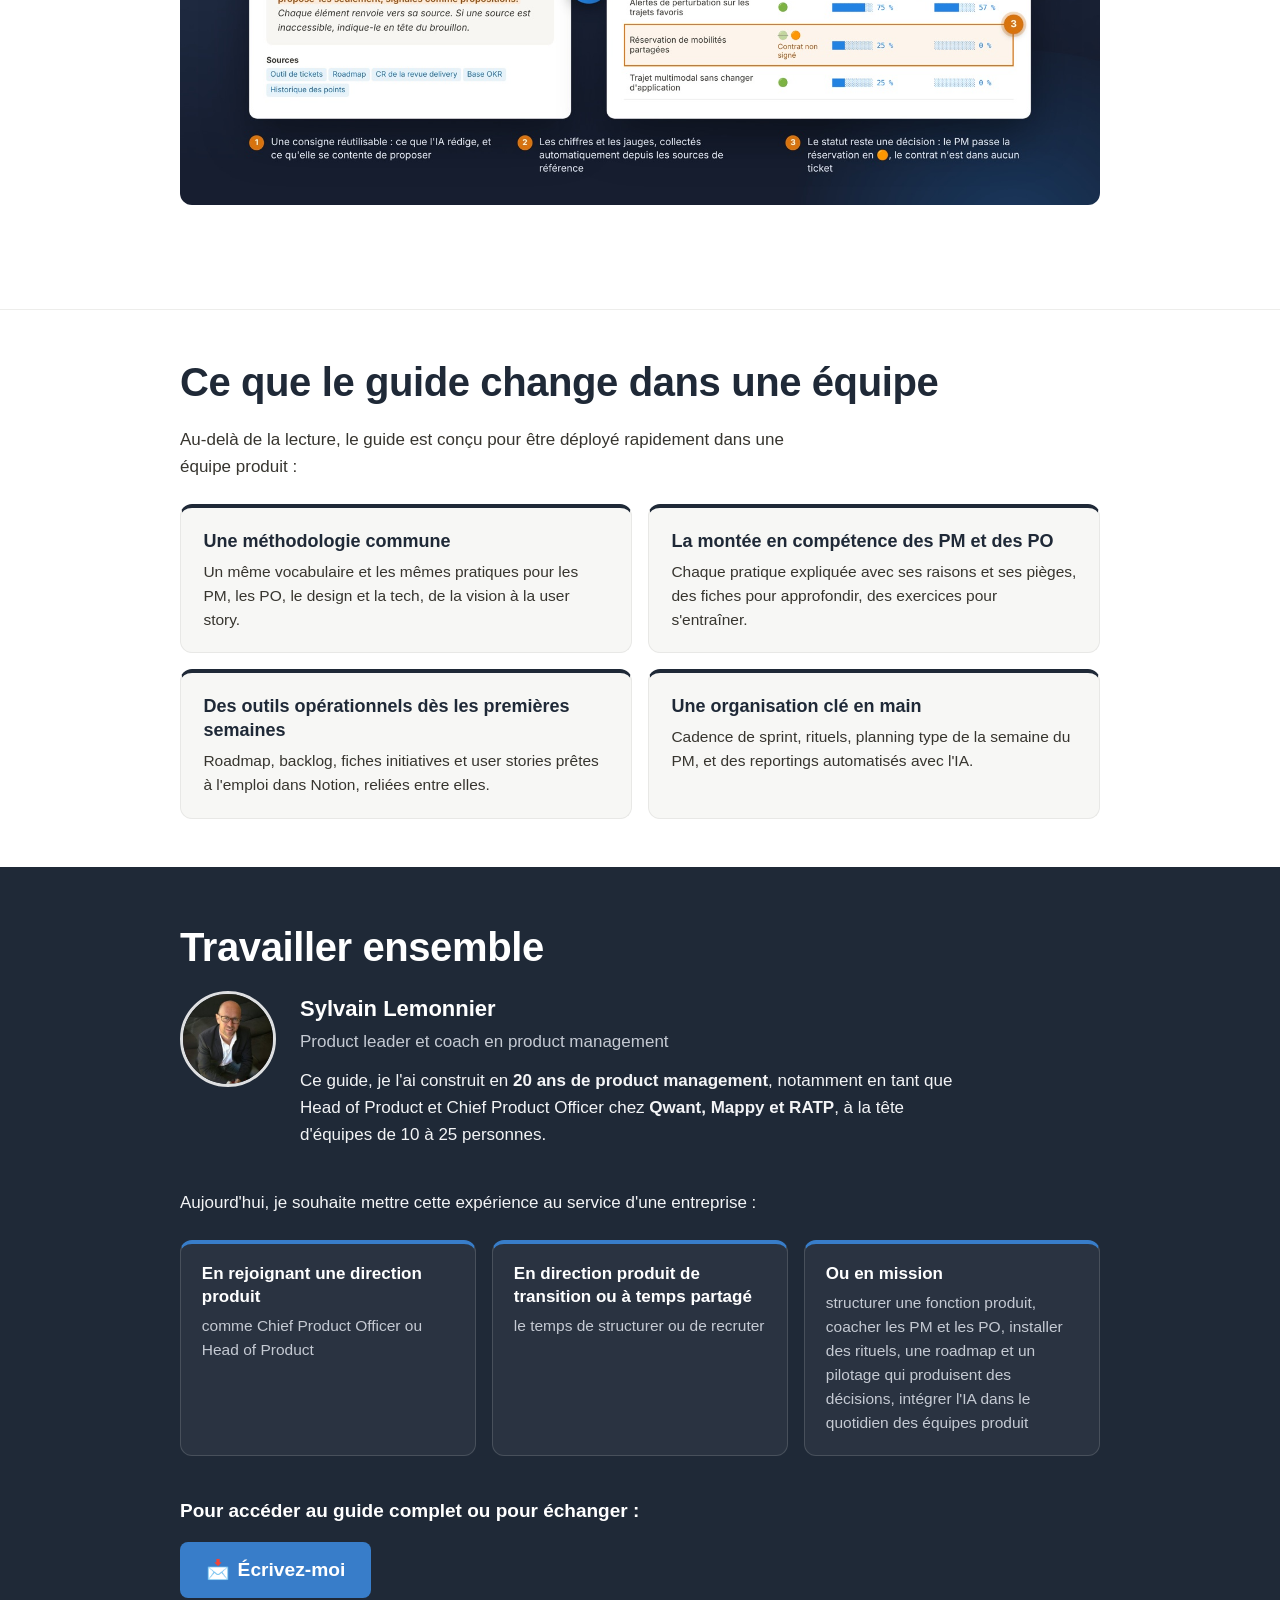
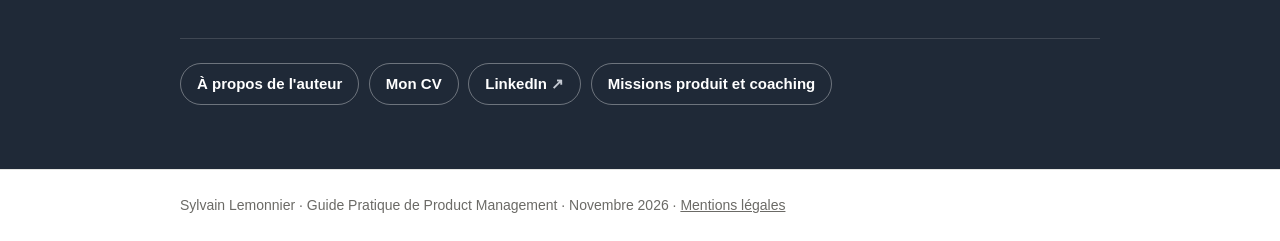
==== commit 6ef57b0e: "Accueil : schéma interactif en 3D des bases Notion (à l'essai) - Carte à deux faces au-dessus de l'a" ====
--- a/index.html
+++ b/index.html
@@ -238,6 +238,135 @@
 
         <p class="section__texte">Le guide ne se contente pas d'être lu&nbsp;: c'est un espace de travail.</p>
 
+        <!-- Schéma interactif des bases Notion (à l'essai, au-dessus de l'ancienne version).
+             Une carte à deux faces : l'étoile au recto, le schéma d'une famille au verso.
+             js/bases.js retourne la carte et trace les liens. -->
+        <div class="bases">
+          <h3 class="exemple__titre">Des bases reliées autour d'un pivot&nbsp;: le portefeuille d'initiatives</h3>
+
+          <div class="bases__scene">
+            <div class="bases__carte">
+
+              <!-- Recto : les quatre familles autour du pivot -->
+              <div class="bases__face bases__face--recto">
+                <p class="bases__aide">Choisissez une famille pour voir ses bases et leurs relations.</p>
+                <div class="bases__etoile">
+                  <svg class="bases__liens" aria-hidden="true" focusable="false"></svg>
+
+                  <button type="button" class="bases__famille bases__famille--pilotage" data-famille="pilotage">
+                    <span class="bases__nom">Pilotage</span>
+                    <span class="bases__nombre">2 bases</span>
+                  </button>
+                  <button type="button" class="bases__famille bases__famille--organisation" data-famille="organisation">
+                    <span class="bases__nom">Organisation</span>
+                    <span class="bases__nombre">3 bases</span>
+                  </button>
+
+                  <div class="bases__pivot">
+                    <strong>Portefeuille d'initiatives</strong>
+                    <span>la base pivot</span>
+                  </div>
+
+                  <button type="button" class="bases__famille bases__famille--discovery" data-famille="discovery">
+                    <span class="bases__nom">Discovery</span>
+                    <span class="bases__nombre">3 bases</span>
+                  </button>
+                  <button type="button" class="bases__famille bases__famille--delivery" data-famille="delivery">
+                    <span class="bases__nom">Delivery et mesure</span>
+                    <span class="bases__nombre">8 bases</span>
+                  </button>
+                </div>
+              </div>
+
+              <!-- Verso : le schéma de la famille choisie.
+                   Les relations sont aussi écrites en toutes lettres pour les lecteurs d'écran. -->
+              <div class="bases__face bases__face--verso">
+                <div class="bases__entete">
+                  <button type="button" class="bases__retour"><span aria-hidden="true">←</span> Retour<span class="visuellement-cache"> à toutes les familles</span></button>
+                </div>
+
+                <div class="bases__vue bases__famille--pilotage" data-famille="pilotage">
+                  <p class="bases__titre-vue">Pilotage</p>
+                  <div class="bases__graphe" aria-hidden="true">
+                    <svg class="bases__liens"></svg>
+                    <span class="noeud noeud--pivot" data-id="pivot" style="grid-area: 1 / 2">Portefeuille d'initiatives</span>
+                    <span class="noeud" data-id="okr" style="grid-area: 2 / 2">OKR</span>
+                    <span class="noeud" data-id="rc" style="grid-area: 3 / 2">Résultats clés</span>
+                  </div>
+                  <ul class="bases__aretes">
+                    <li data-de="okr" data-vers="pivot">OKR, reliés au portefeuille d'initiatives (propriété « OKR »)</li>
+                    <li data-de="rc" data-vers="okr">Résultats clés, reliés aux OKR (propriété « Objectif »)</li>
+                  </ul>
+                </div>
+
+                <div class="bases__vue bases__famille--organisation" data-famille="organisation">
+                  <p class="bases__titre-vue">Organisation</p>
+                  <div class="bases__graphe" aria-hidden="true">
+                    <svg class="bases__liens"></svg>
+                    <span class="noeud noeud--pivot" data-id="pivot" style="grid-area: 1 / 2">Portefeuille d'initiatives</span>
+                    <span class="noeud" data-id="pa" style="grid-area: 2 / 1">Points d'avancement</span>
+                    <span class="noeud" data-id="reu" style="grid-area: 2 / 2">Réunions</span>
+                    <span class="noeud" data-id="act" style="grid-area: 2 / 3">Pour action</span>
+                  </div>
+                  <ul class="bases__aretes">
+                    <li data-de="pa" data-vers="pivot">Points d'avancement, reliés au portefeuille d'initiatives (propriété « Initiatives »)</li>
+                    <li data-de="reu" data-vers="pivot">Réunions, reliées au portefeuille d'initiatives (propriété « Initiatives »)</li>
+                    <li data-de="act" data-vers="reu">Pour action, relié aux réunions (propriété « Réunion d'origine »)</li>
+                  </ul>
+                </div>
+
+                <div class="bases__vue bases__famille--discovery" data-famille="discovery">
+                  <p class="bases__titre-vue">Discovery</p>
+                  <div class="bases__graphe" aria-hidden="true">
+                    <svg class="bases__liens"></svg>
+                    <span class="noeud noeud--pivot" data-id="pivot" style="grid-area: 1 / 2">Portefeuille d'initiatives</span>
+                    <span class="noeud" data-id="tests" style="grid-area: 2 / 1">Tests</span>
+                    <span class="noeud" data-id="etudes" style="grid-area: 2 / 3">Études</span>
+                    <span class="noeud" data-id="ens" style="grid-area: 3 / 1 / 4 / 4">Enseignements</span>
+                  </div>
+                  <ul class="bases__aretes">
+                    <li data-de="tests" data-vers="pivot">Tests, reliés au portefeuille d'initiatives (propriété « Initiative »)</li>
+                    <li data-de="etudes" data-vers="pivot">Études, reliées au portefeuille d'initiatives (propriété « Initiatives »)</li>
+                    <li data-de="ens" data-vers="pivot">Enseignements, reliés au portefeuille d'initiatives (propriété « Initiatives »)</li>
+                    <li data-de="ens" data-vers="etudes">Enseignements, reliés aux études (propriété « Études »)</li>
+                  </ul>
+                </div>
+
+                <div class="bases__vue bases__famille--delivery" data-famille="delivery">
+                  <p class="bases__titre-vue">Delivery et mesure</p>
+                  <div class="bases__graphe" aria-hidden="true">
+                    <svg class="bases__liens"></svg>
+                    <span class="noeud noeud--pivot" data-id="pivot" style="grid-area: 1 / 1">Portefeuille d'initiatives</span>
+                    <span class="noeud" data-id="dor" style="grid-area: 1 / 2">Checklist DoR</span>
+                    <span class="noeud" data-id="dod" style="grid-area: 1 / 3">Checklist DoD</span>
+                    <span class="noeud" data-id="plans" style="grid-area: 2 / 1">Plans de taggage</span>
+                    <span class="noeud noeud--centre" data-id="backlog" style="grid-area: 2 / 2">Backlog</span>
+                    <span class="noeud" data-id="rel" style="grid-area: 2 / 3">Releases</span>
+                    <span class="noeud" data-id="dico" style="grid-area: 3 / 1">Dictionnaire des métriques</span>
+                    <span class="noeud" data-id="evt" style="grid-area: 3 / 2">Événements</span>
+                    <span class="noeud" data-id="inv" style="grid-area: 3 / 3">Inventaire des features</span>
+                  </div>
+                  <ul class="bases__aretes">
+                    <li data-de="backlog" data-vers="pivot">Backlog, relié au portefeuille d'initiatives (propriété « Initiative »)</li>
+                    <li data-de="plans" data-vers="pivot">Plans de taggage, reliés au portefeuille d'initiatives (propriété « Initiative »)</li>
+                    <li data-de="backlog" data-vers="dor">Backlog, relié à la checklist DoR (propriété « Checklist DoR »)</li>
+                    <li data-de="backlog" data-vers="dod">Backlog, relié à la checklist DoD (propriété « Checklist DoD »)</li>
+                    <li data-de="backlog" data-vers="rel">Backlog, relié aux releases (propriété « Release »)</li>
+                    <li data-de="inv" data-vers="rel">Inventaire des features, relié aux releases (propriété « Release de lancement »)</li>
+                    <li data-de="backlog" data-vers="plans">Backlog, relié aux plans de taggage (propriété « Plan de taggage »)</li>
+                    <li data-de="backlog" data-vers="evt">Backlog, relié aux événements (propriété « Événements »)</li>
+                    <li data-de="plans" data-vers="evt">Plans de taggage, reliés aux événements (propriété « Événements »)</li>
+                    <li data-de="plans" data-vers="dico">Plans de taggage, reliés au dictionnaire des métriques (propriété « Métriques »)</li>
+                  </ul>
+                </div>
+
+                <p class="bases__legende">Chaque trait est une relation entre deux bases Notion.</p>
+              </div>
+
+            </div>
+          </div>
+        </div>
+
         <details class="depliant">
           <summary>Dans le guide, les exemples sont de vraies bases Notion, reliées entre elles.</summary>
           <figure class="capture capture--schema">
@@ -485,6 +614,7 @@
 
   <script src="js/visionneuse.js" defer></script>
   <script src="js/animations.js" defer></script>
+  <script src="js/bases.js" defer></script>
   <!-- Mesure d'audience anonyme, sans cookie (GoatCounter) -->
   <script data-goatcounter="https://sylvain-lemonnier.goatcounter.com/count"
           async src="https://gc.zgo.at/count.js"></script>
--- a/css/style.css
+++ b/css/style.css
@@ -740,6 +740,404 @@
 .depliant .capture {
   margin: 0;
   padding: 0 1.1rem 1.1rem;
+}
+
+/* ----- Schéma interactif des bases Notion (à l'essai) -----
+   Une carte à deux faces dans un espace en perspective :
+   recto = le portefeuille d'initiatives et les quatre familles,
+   verso = le schéma de la famille choisie. js/bases.js retourne la carte. */
+.bases {
+  margin: 0 0 2rem;
+}
+
+.bases__famille--pilotage {
+  --c: var(--vision);
+  --c-clair: var(--vision-clair);
+  --c-fonce: var(--vision-fonce);
+}
+
+.bases__famille--organisation {
+  --c: var(--organisation);
+  --c-clair: var(--organisation-clair);
+  --c-fonce: var(--organisation-fonce);
+}
+
+.bases__famille--discovery {
+  --c: var(--discovery);
+  --c-clair: var(--discovery-clair);
+  --c-fonce: var(--discovery-fonce);
+}
+
+.bases__famille--delivery {
+  --c: var(--delivery);
+  --c-clair: var(--delivery-clair);
+  --c-fonce: var(--delivery-fonce);
+}
+
+/* L'espace 3D : la perspective donne la profondeur au retournement */
+.bases__scene {
+  perspective: 1400px;
+}
+
+.bases__carte {
+  --retourne: 0deg;
+  --incl-x: 0deg;
+  --incl-y: 0deg;
+  display: grid;                 /* les deux faces se superposent dans la même case */
+  transform-style: preserve-3d;
+  transform: rotateX(var(--incl-x)) rotateY(calc(var(--retourne) + var(--incl-y)));
+  transition: transform 0.9s cubic-bezier(0.3, 0.7, 0.2, 1);
+}
+
+.bases__carte.retournee {
+  --retourne: 180deg;
+}
+
+/* Pendant l'inclinaison au survol, la carte suit la souris sans retard */
+.bases__carte.suit {
+  transition: transform 0.15s ease-out;
+}
+
+.bases__face {
+  position: relative;
+  padding: 1.25rem 1rem 1.5rem;
+  border: 1px solid #E8E8E6;
+  border-radius: 1rem;
+  background: linear-gradient(160deg, #FFFFFF 0%, #F4F4F2 100%);
+  box-shadow: 0 18px 40px rgba(31, 41, 55, 0.12), 0 2px 6px rgba(31, 41, 55, 0.06);
+  -webkit-backface-visibility: hidden;
+  backface-visibility: hidden;
+  /* Chaque face est « aplatie » (sinon son dos resterait visible) mais garde
+     sa propre perspective : ses cartes gardent leur relief */
+  perspective: 900px;
+}
+
+/* Montage recto-verso seulement avec le script ; sans lui, le verso s'affiche sous le recto */
+.bases--js .bases__face {
+  grid-area: 1 / 1;
+  transform: translateZ(1px);    /* chaque face décollée d'un pixel vers l'avant… */
+}
+
+.bases--js .bases__face--verso {
+  transform: rotateY(180deg) translateZ(1px);
+}
+
+/* …et la carte elle-même ignore la souris : seules ses faces la reçoivent */
+.bases--js .bases__carte {
+  pointer-events: none;
+}
+
+.bases--js .bases__face {
+  pointer-events: auto;
+}
+
+/* La face cachée est dans le même plan que la face visible : sans cette règle,
+   la souris la « touche » par endroits et le survol des boutons clignote.
+   On la masque donc vraiment, au moment où la carte est de profil (mi-retournement). */
+.bases--js .bases__face {
+  transition: visibility 0s linear 0.45s;
+}
+
+.bases--js .bases__carte:not(.retournee) .bases__face--verso,
+.bases--js .bases__carte.retournee .bases__face--recto {
+  visibility: hidden;
+}
+
+.bases__face + .bases__face {
+  margin-top: 1rem;
+}
+
+.bases--js .bases__face + .bases__face {
+  margin-top: 0;
+}
+
+.bases__aide,
+.bases__legende {
+  margin: 0 0 1.25rem;
+  font-size: 0.9375rem;
+  color: var(--texte-discret);
+  text-align: center;
+}
+
+.bases__legende {
+  margin: 1.25rem 0 0;
+  font-size: 0.8125rem;
+}
+
+/* --- Recto : l'étoile ---
+   Téléphone : deux familles en haut, le pivot au milieu, deux en bas */
+.bases__etoile {
+  position: relative;
+  display: grid;
+  grid-template-columns: 1fr 1fr;
+  grid-template-areas:
+    "pilotage  organisation"
+    "pivot     pivot"
+    "discovery delivery";
+  gap: 2.75rem 1rem;
+}
+
+.bases__liens {
+  position: absolute;
+  inset: 0;
+  width: 100%;
+  height: 100%;
+  overflow: visible;
+  pointer-events: none;
+}
+
+.bases__lien {
+  stroke: #C9C8C4;
+  stroke-width: 2;
+  stroke-linecap: round;
+}
+
+.bases__famille--pilotage     { grid-area: pilotage; }
+.bases__famille--organisation { grid-area: organisation; }
+.bases__famille--discovery    { grid-area: discovery; }
+.bases__famille--delivery     { grid-area: delivery; }
+
+/* Les cartes flottent légèrement au-dessus du fond (translateZ, dans la perspective de la face) */
+.bases__famille {
+  position: relative;
+  display: flex;
+  flex-direction: column;
+  align-items: center;
+  justify-content: center;
+  gap: 0.15rem;
+  min-height: 4.5rem;
+  padding: 0.75rem 0.5rem;
+  border: 2px solid var(--c);
+  border-left-width: 6px;
+  border-radius: 0.6rem;
+  background: #FFFFFF;
+  color: var(--c-fonce);
+  font: inherit;
+  text-align: center;
+  cursor: pointer;
+  transform: translateZ(18px);
+  box-shadow: 0 8px 18px rgba(31, 41, 55, 0.1);
+  transition: transform 0.2s ease, box-shadow 0.2s ease, background-color 0.2s ease;
+}
+
+.bases__famille:hover,
+.bases__famille:focus-visible {
+  background: var(--c-clair);
+  transform: translateZ(30px) translateY(-3px);
+  box-shadow: 0 14px 28px rgba(31, 41, 55, 0.16);
+}
+
+.bases__nom {
+  font-weight: 700;
+  line-height: 1.25;
+}
+
+.bases__nombre {
+  font-size: 0.8125rem;
+}
+
+.bases__nombre::after {
+  content: " →";
+}
+
+.bases__pivot {
+  position: relative;
+  grid-area: pivot;
+  justify-self: center;
+  display: flex;
+  flex-direction: column;
+  align-items: center;
+  padding: 0.9rem 1.25rem;
+  border-radius: 0.6rem;
+  background: linear-gradient(150deg, #A97CC4 0%, var(--vision) 55%, #835A9C 100%);
+  color: #FFFFFF;
+  text-align: center;
+  transform: translateZ(30px);
+  box-shadow: 0 14px 30px rgba(154, 108, 181, 0.4);
+}
+
+.bases__pivot strong {
+  font-size: 1.0625rem;
+  line-height: 1.25;
+}
+
+.bases__pivot span {
+  font-size: 0.8125rem;
+  opacity: 0.9;
+}
+
+/* --- Verso : la famille choisie --- */
+.bases__entete {
+  margin: 0 0 0.75rem;
+}
+
+.bases__retour {
+  padding: 0.45rem 0.85rem;
+  border: 1px solid #D6D5D1;
+  border-radius: 2rem;
+  background: #FFFFFF;
+  color: var(--texte);
+  font: inherit;
+  font-size: 0.875rem;
+  font-weight: 600;
+  cursor: pointer;
+}
+
+.bases__retour:hover {
+  background: #F1F1EF;
+}
+
+.bases__titre-vue {
+  margin: 0 0 1.5rem;
+  font-size: 1.25rem;
+  font-weight: 700;
+  text-align: center;
+  color: var(--c-fonce);
+}
+
+.bases__graphe {
+  position: relative;
+  display: grid;
+  grid-template-columns: repeat(3, 1fr);
+  gap: 2.5rem 0.6rem;
+  align-items: center;
+}
+
+.bases__graphe .bases__lien {
+  stroke: var(--c);
+  stroke-opacity: 0.55;
+}
+
+.noeud {
+  position: relative;
+  justify-self: center;
+  max-width: 100%;
+  padding: 0.55rem 0.6rem;
+  border: 2px solid var(--c);
+  border-left-width: 5px;
+  border-radius: 0.5rem;
+  background: #FFFFFF;
+  color: var(--c-fonce);
+  font-size: 0.875rem;
+  font-weight: 700;
+  line-height: 1.25;
+  text-align: center;
+  transform: translateZ(14px);
+  box-shadow: 0 8px 18px rgba(31, 41, 55, 0.12);
+}
+
+.noeud--pivot {
+  border-color: transparent;
+  background: linear-gradient(150deg, #A97CC4 0%, var(--vision) 55%, #835A9C 100%);
+  color: #FFFFFF;
+  box-shadow: 0 10px 22px rgba(154, 108, 181, 0.4);
+}
+
+.noeud--centre {
+  background: var(--c-clair);
+  transform: translateZ(24px);
+}
+
+/* Relations en toutes lettres : lues par les lecteurs d'écran, cachées à l'écran
+   une fois le script chargé (sans script, elles restent visibles en liste) */
+.bases--js .bases__aretes {
+  position: absolute;
+  width: 1px;
+  height: 1px;
+  margin: -1px;
+  overflow: hidden;
+  clip: rect(0 0 0 0);
+  white-space: nowrap;
+}
+
+/* --- Animations (désactivées si le visiteur a demandé moins d'animations) --- */
+@media (prefers-reduced-motion: no-preference) {
+  /* Recto : construction à l'arrivée à l'écran */
+  .bases--anime .bases__pivot,
+  .bases--anime .bases__famille {
+    opacity: 0;
+    transform: translateZ(-120px);
+    transition: opacity 0.5s ease, transform 0.6s ease;
+  }
+
+  .bases--anime .bases__etoile .bases__lien {
+    stroke-dasharray: var(--longueur);
+    stroke-dashoffset: var(--longueur);
+    transition: stroke-dashoffset 0.6s ease;
+  }
+
+  .bases--anime.visible .bases__pivot {
+    opacity: 1;
+    transform: translateZ(30px);
+  }
+
+  .bases--anime.visible .bases__famille {
+    opacity: 1;
+    transform: translateZ(18px);
+  }
+
+  .bases--anime.visible .bases__etoile .bases__lien {
+    stroke-dashoffset: 0;
+  }
+
+  /* Verso : les bases surgissent de la profondeur, puis les liens se tracent */
+  .bases__vue.entree .noeud {
+    opacity: 0;
+    transform: translateZ(-150px);
+  }
+
+  .bases__vue.entree .bases__graphe .bases__lien {
+    stroke-dasharray: var(--longueur);
+    stroke-dashoffset: var(--longueur);
+  }
+
+  .bases__vue .noeud {
+    transition: opacity 0.45s ease, transform 0.55s cubic-bezier(0.3, 1.4, 0.5, 1);
+  }
+
+  .bases__vue .bases__graphe .bases__lien {
+    stroke-dasharray: var(--longueur);
+    transition: stroke-dashoffset 0.5s ease;
+  }
+}
+
+/* Ordinateur : une vraie étoile, le pivot au centre */
+@media (min-width: 48rem) {
+  .bases__face {
+    padding: 1.75rem 2rem 2rem;
+  }
+
+  .bases__etoile {
+    grid-template-columns: 1fr 1.1fr 1fr;
+    grid-template-areas:
+      "pilotage  .     organisation"
+      ".         pivot .           "
+      "discovery .     delivery    ";
+    gap: 1.5rem 2rem;
+  }
+
+  .bases__famille {
+    min-height: 5rem;
+  }
+
+  .bases__pivot {
+    padding: 1.1rem 1.5rem;
+  }
+
+  .bases__pivot strong {
+    font-size: 1.1875rem;
+  }
+
+  .bases__graphe {
+    max-width: 44rem;
+    margin: 0 auto;
+    gap: 3rem 2.5rem;
+  }
+
+  .noeud {
+    padding: 0.7rem 1rem;
+    font-size: 0.9375rem;
+  }
 }
 
 /* Encadré du cas fil rouge */
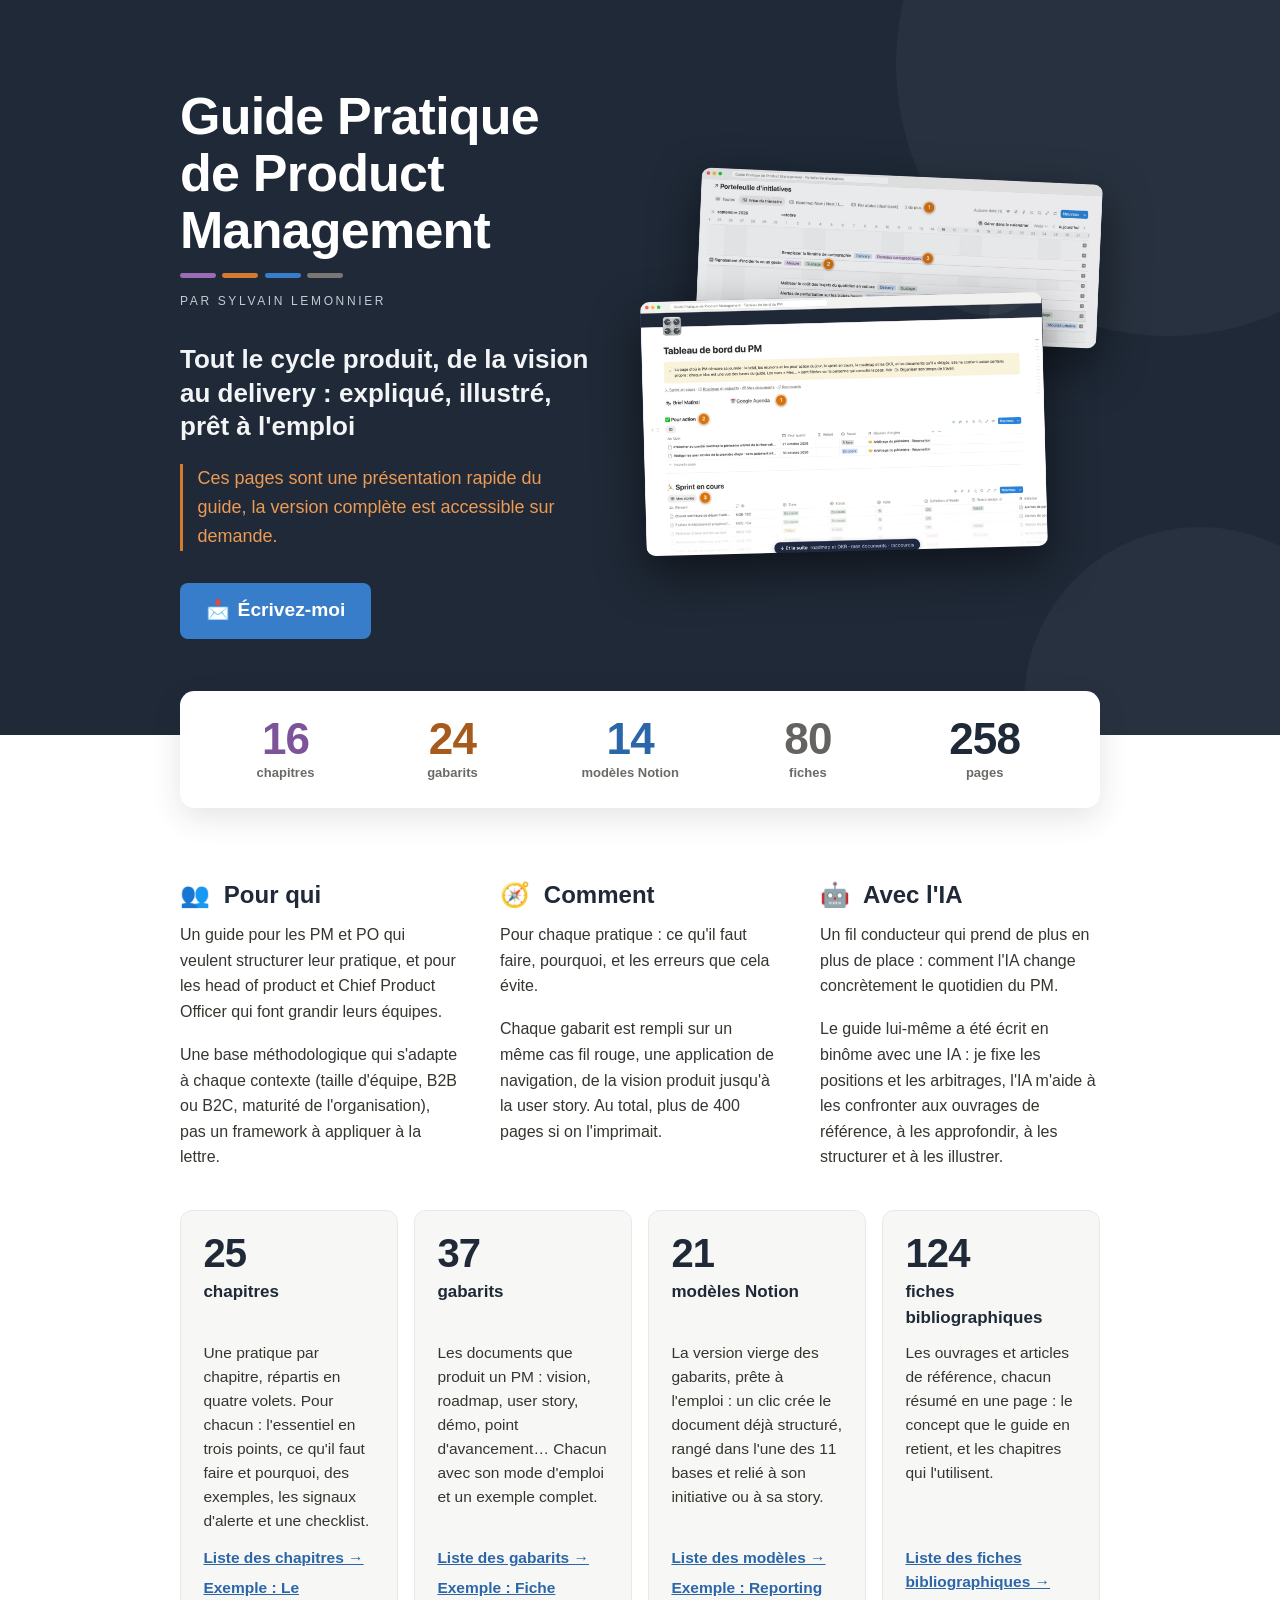
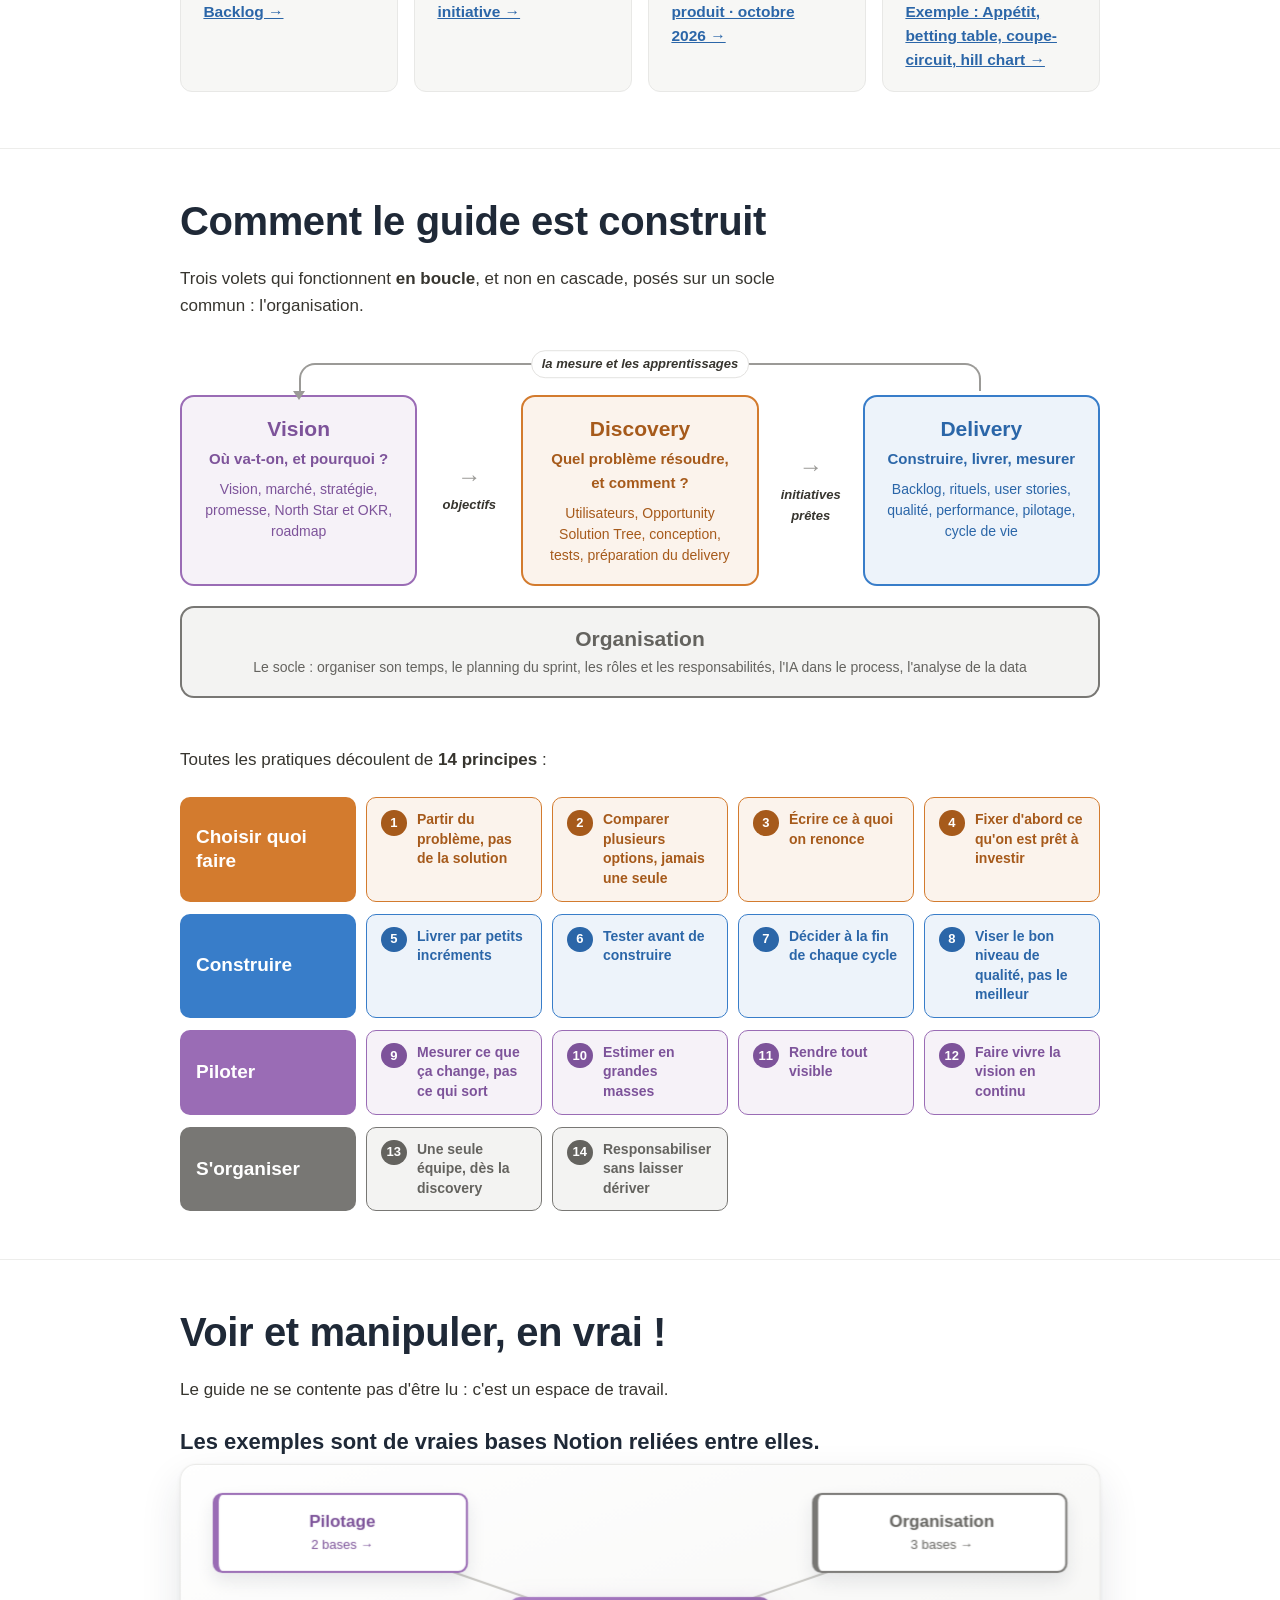
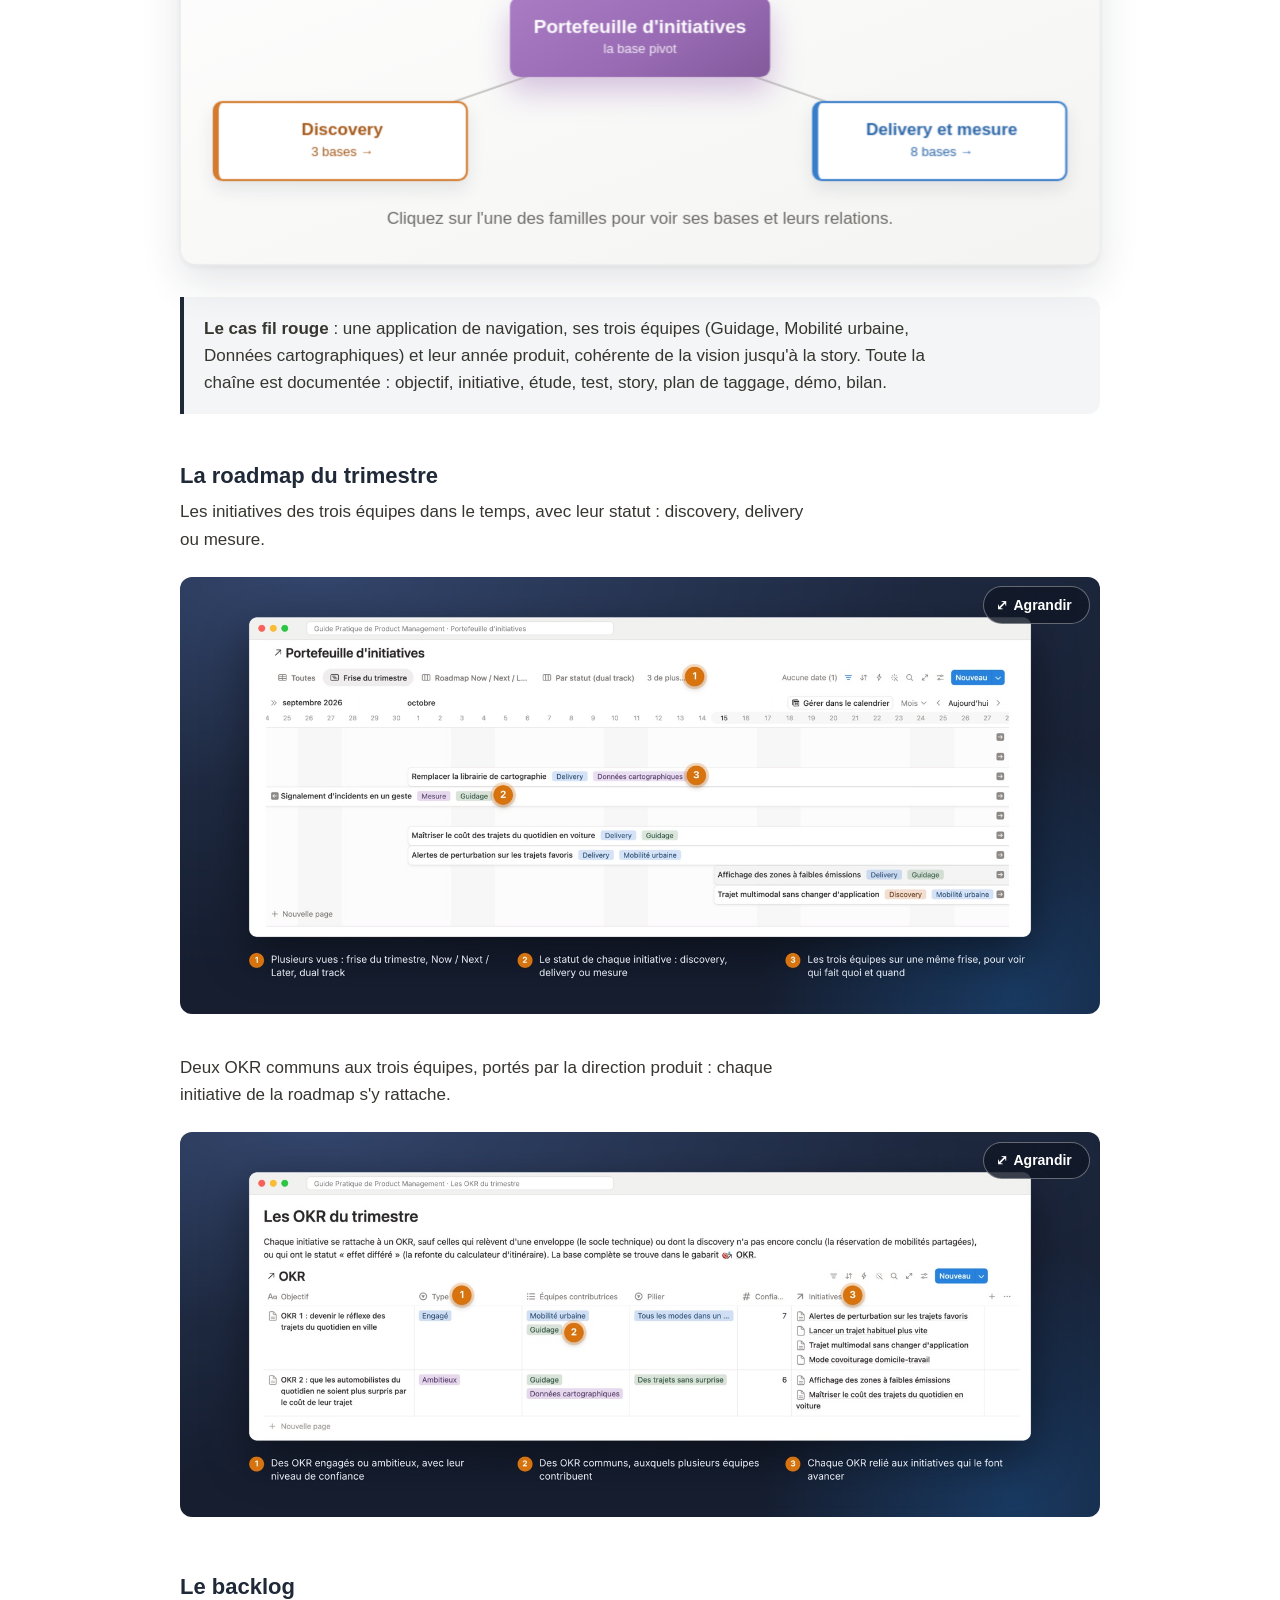
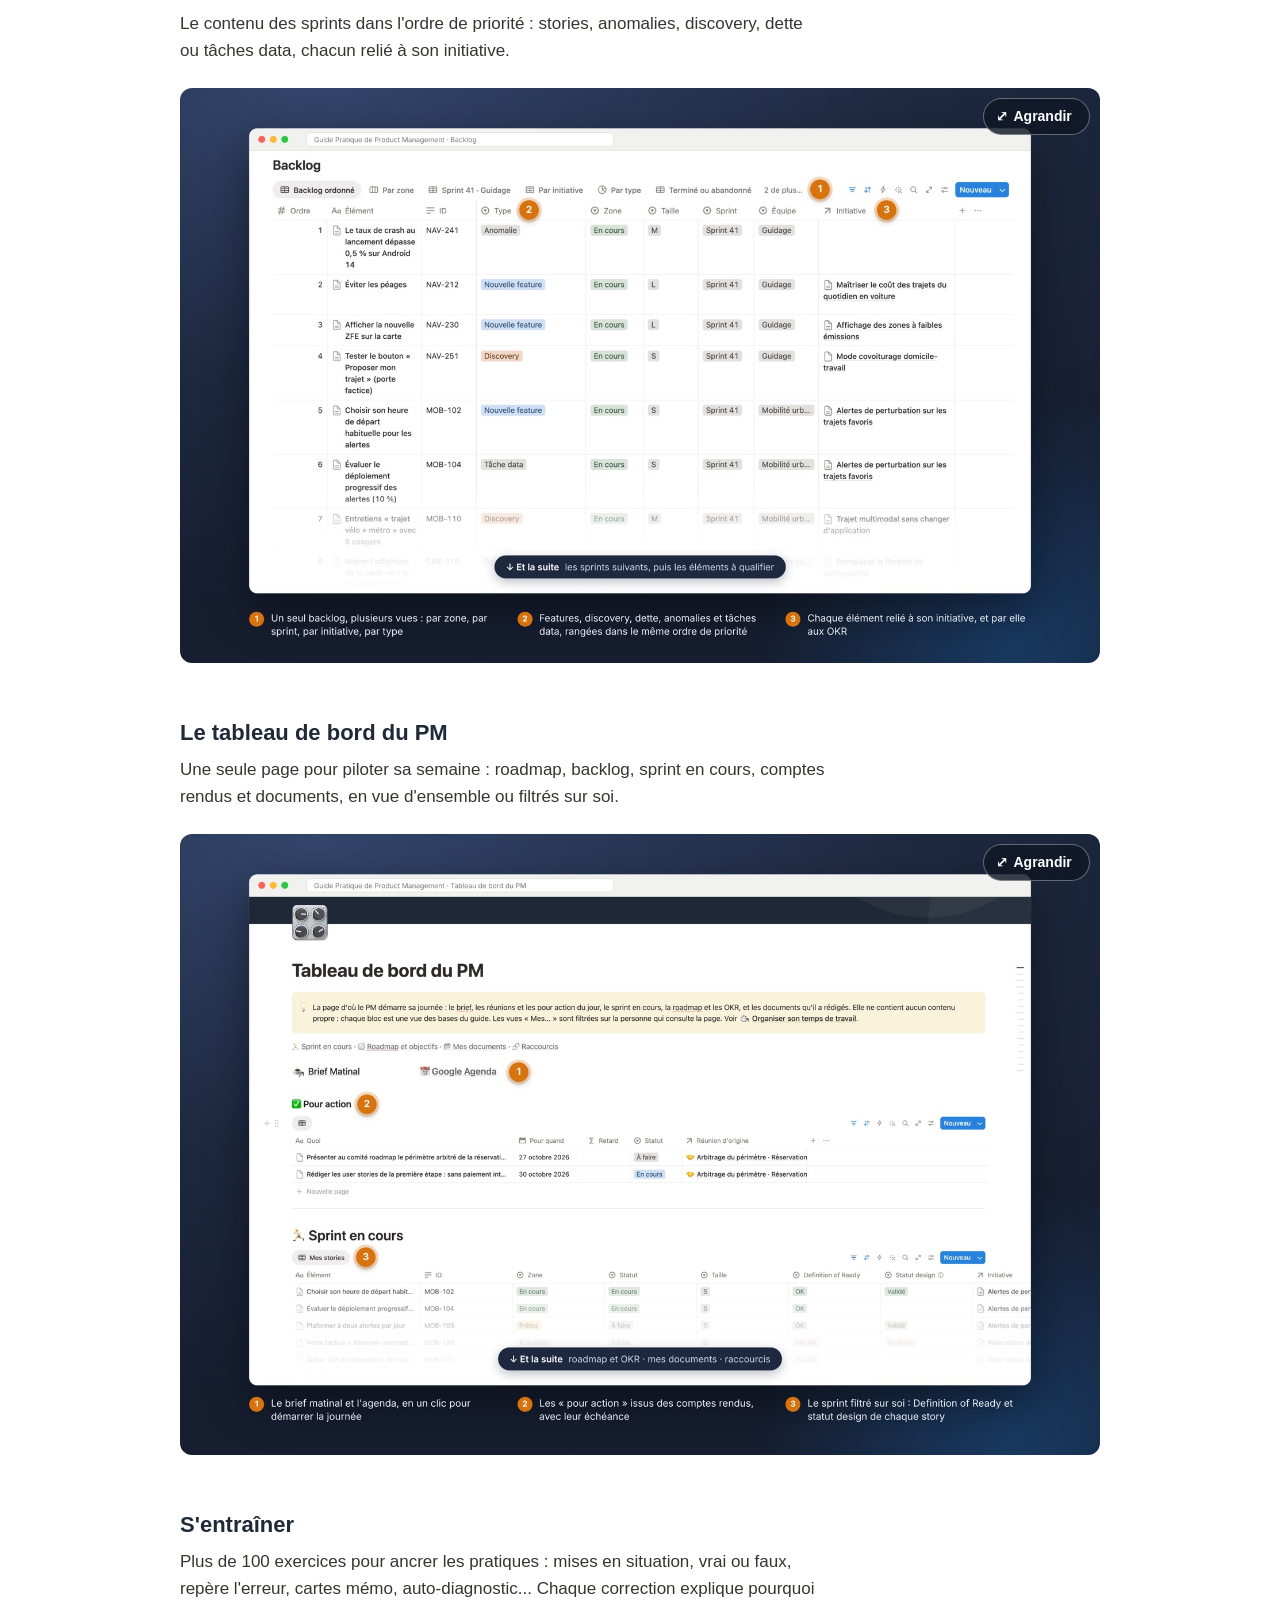
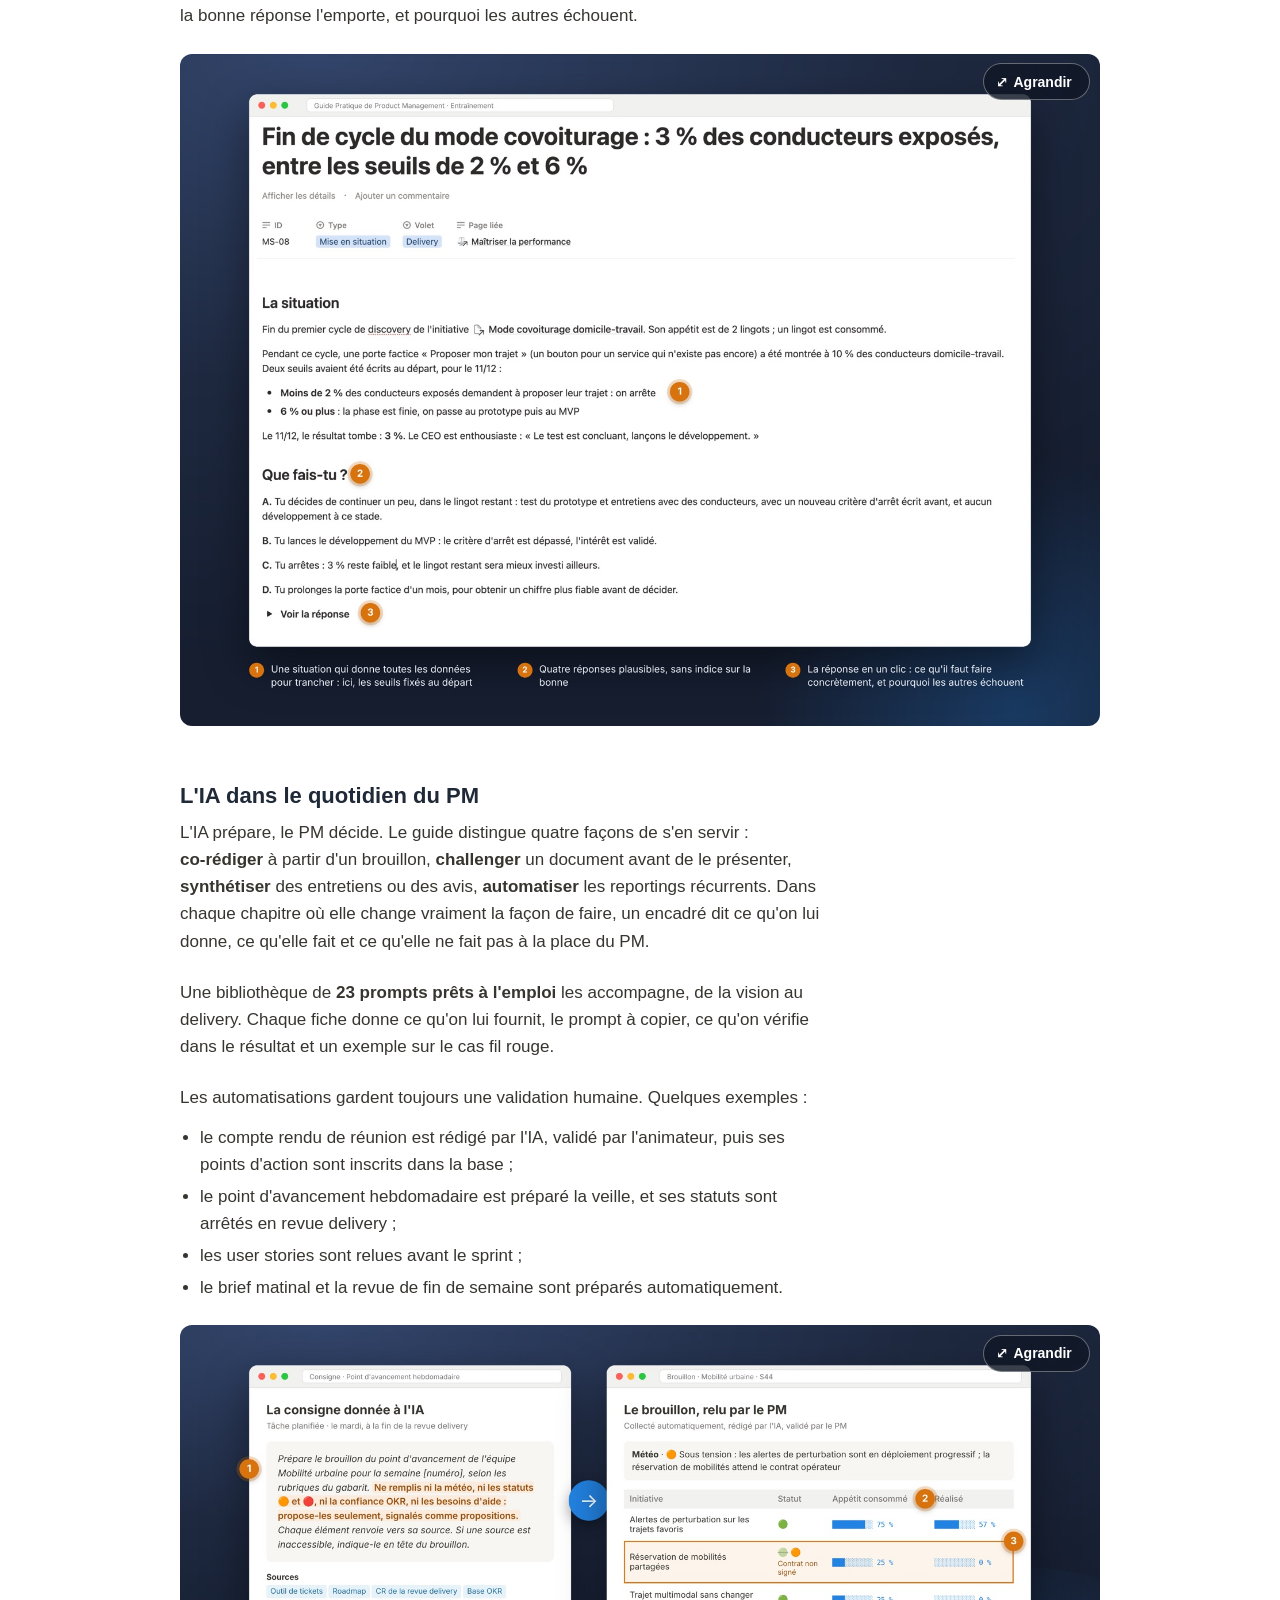
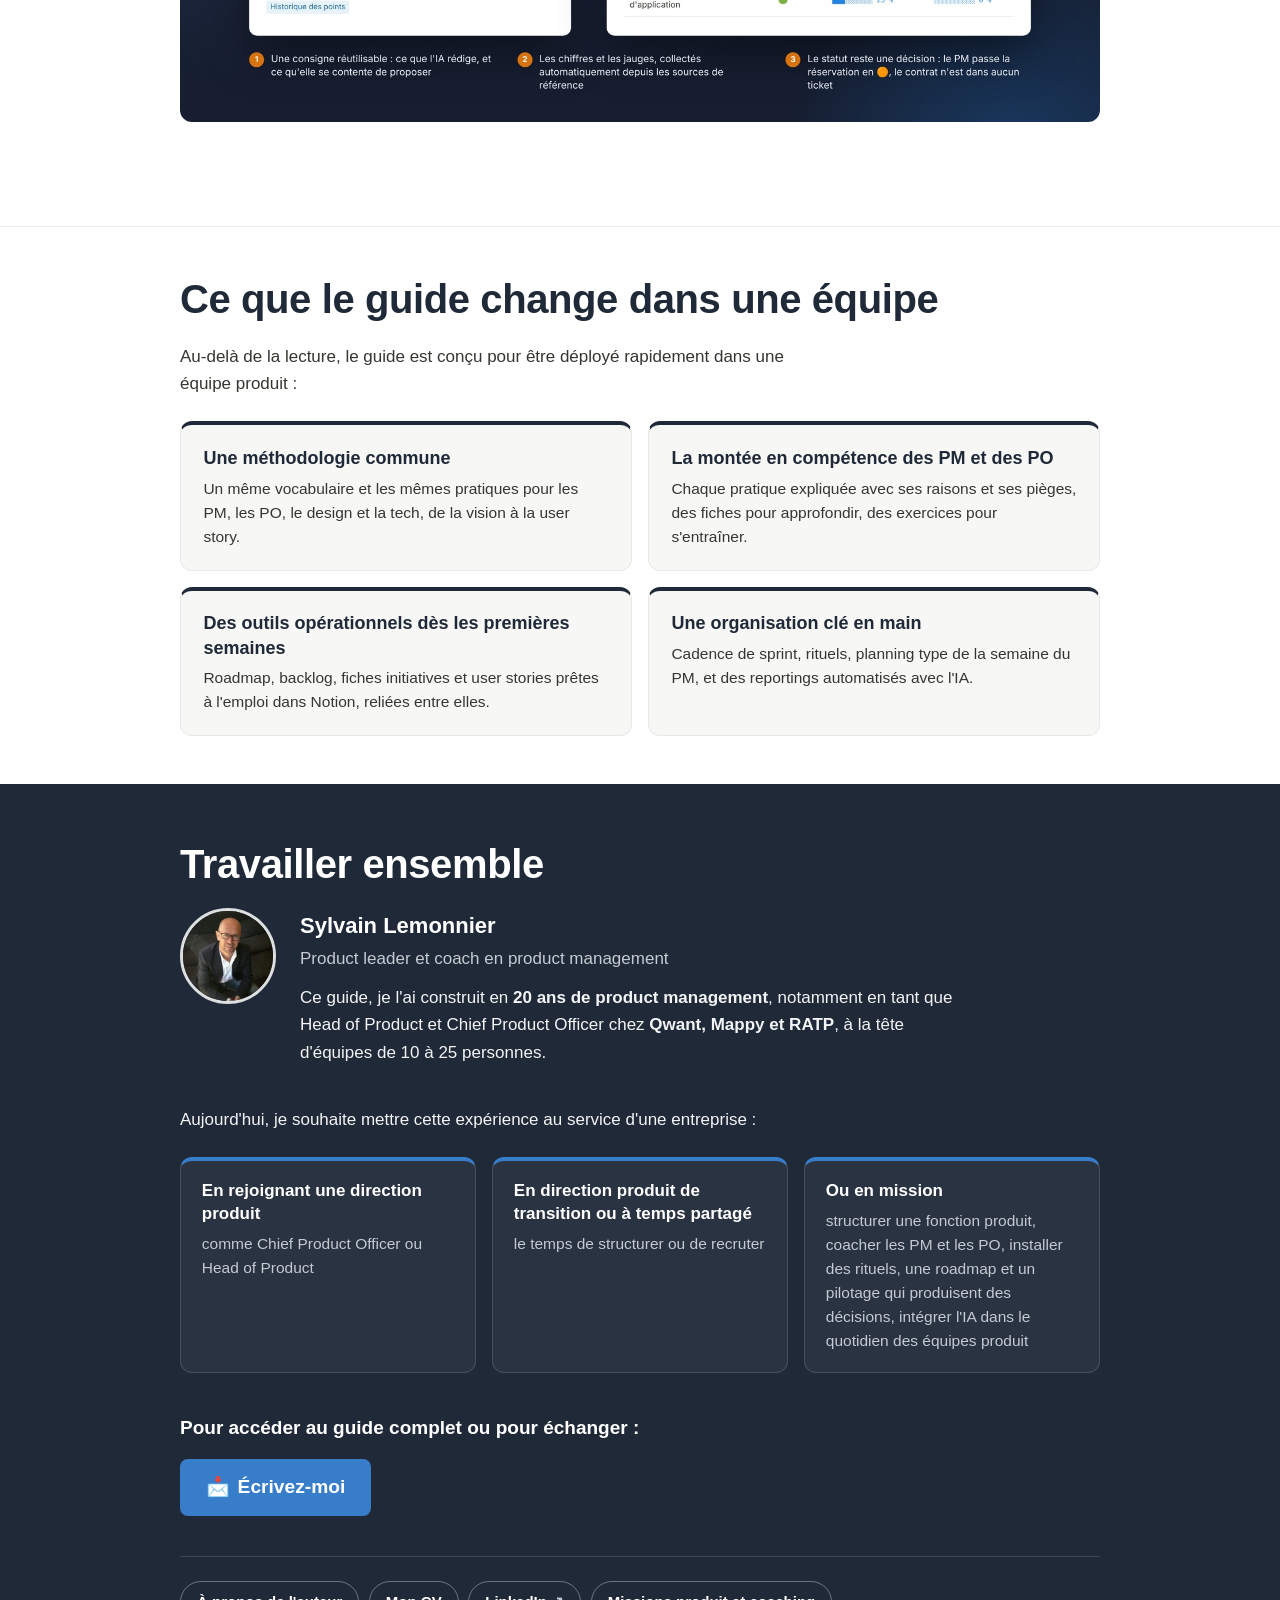
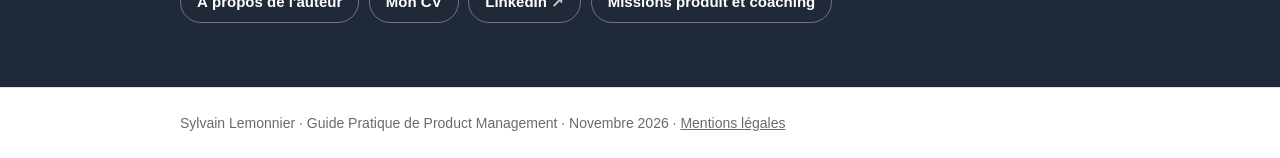
==== commit e4dd1f36: "Schéma des bases Notion : textes revus et ancien schéma retiré - Titre : « Les exemples sont de vrai" ====
--- a/index.html
+++ b/index.html
@@ -238,18 +238,17 @@
 
         <p class="section__texte">Le guide ne se contente pas d'être lu&nbsp;: c'est un espace de travail.</p>
 
-        <!-- Schéma interactif des bases Notion (à l'essai, au-dessus de l'ancienne version).
+        <!-- Schéma interactif des bases Notion.
              Une carte à deux faces : l'étoile au recto, le schéma d'une famille au verso.
              js/bases.js retourne la carte et trace les liens. -->
         <div class="bases">
-          <h3 class="exemple__titre">Des bases reliées autour d'un pivot&nbsp;: le portefeuille d'initiatives</h3>
+          <h3 class="exemple__titre">Les exemples sont de vraies bases Notion reliées entre elles.</h3>
 
           <div class="bases__scene">
             <div class="bases__carte">
 
               <!-- Recto : les quatre familles autour du pivot -->
               <div class="bases__face bases__face--recto">
-                <p class="bases__aide">Choisissez une famille pour voir ses bases et leurs relations.</p>
                 <div class="bases__etoile">
                   <svg class="bases__liens" aria-hidden="true" focusable="false"></svg>
 
@@ -276,6 +275,7 @@
                     <span class="bases__nombre">8 bases</span>
                   </button>
                 </div>
+                <p class="bases__aide">Cliquez sur l'une des familles pour voir ses bases et leurs relations.</p>
               </div>
 
               <!-- Verso : le schéma de la famille choisie.
@@ -367,19 +367,6 @@
           </div>
         </div>
 
-        <details class="depliant">
-          <summary>Dans le guide, les exemples sont de vraies bases Notion, reliées entre elles.</summary>
-          <figure class="capture capture--schema">
-            <div class="capture__cadre">
-              <img src="images/captures/bases-product-management.jpg" width="1480" height="1010" loading="lazy"
-                   alt="Schéma des bases Notion du guide, reliées autour du portefeuille d'initiatives, la base pivot : Pilotage (OKR, résultats clés), Organisation (points d'avancement, réunions, pour action), Discovery (tests, études, enseignements), Delivery et mesure (backlog, checklists DoR et DoD, releases, inventaire des features, plans de taggage, événements, dictionnaire des métriques), et des documents de période autonomes.">
-              <button type="button" class="capture__agrandir" data-plein-ecran="images/captures/bases-product-management.jpg">
-                <span aria-hidden="true">⤢</span> Agrandir<span class="visuellement-cache"> le schéma des bases Notion</span>
-              </button>
-            </div>
-          </figure>
-        </details>
-
         <aside class="encadre">
           <p><strong>Le cas fil rouge</strong>&nbsp;: une application de navigation, ses trois équipes (Guidage, Mobilité urbaine, Données cartographiques) et leur année produit, cohérente de la vision jusqu'à la story. Toute la chaîne est documentée&nbsp;: objectif, initiative, étude, test, story, plan de taggage, démo, bilan.</p>
         </aside>
--- a/css/style.css
+++ b/css/style.css
@@ -742,7 +742,7 @@
   padding: 0 1.1rem 1.1rem;
 }
 
-/* ----- Schéma interactif des bases Notion (à l'essai) -----
+/* ----- Schéma interactif des bases Notion -----
    Une carte à deux faces dans un espace en perspective :
    recto = le portefeuille d'initiatives et les quatre familles,
    verso = le schéma de la famille choisie. js/bases.js retourne la carte. */
@@ -851,17 +851,12 @@
   margin-top: 0;
 }
 
+/* Textes sous le schéma : taille normale du site */
 .bases__aide,
 .bases__legende {
-  margin: 0 0 1.25rem;
-  font-size: 0.9375rem;
+  margin: 1.5rem 0 0;
   color: var(--texte-discret);
   text-align: center;
-}
-
-.bases__legende {
-  margin: 1.25rem 0 0;
-  font-size: 0.8125rem;
 }
 
 /* --- Recto : l'étoile ---
